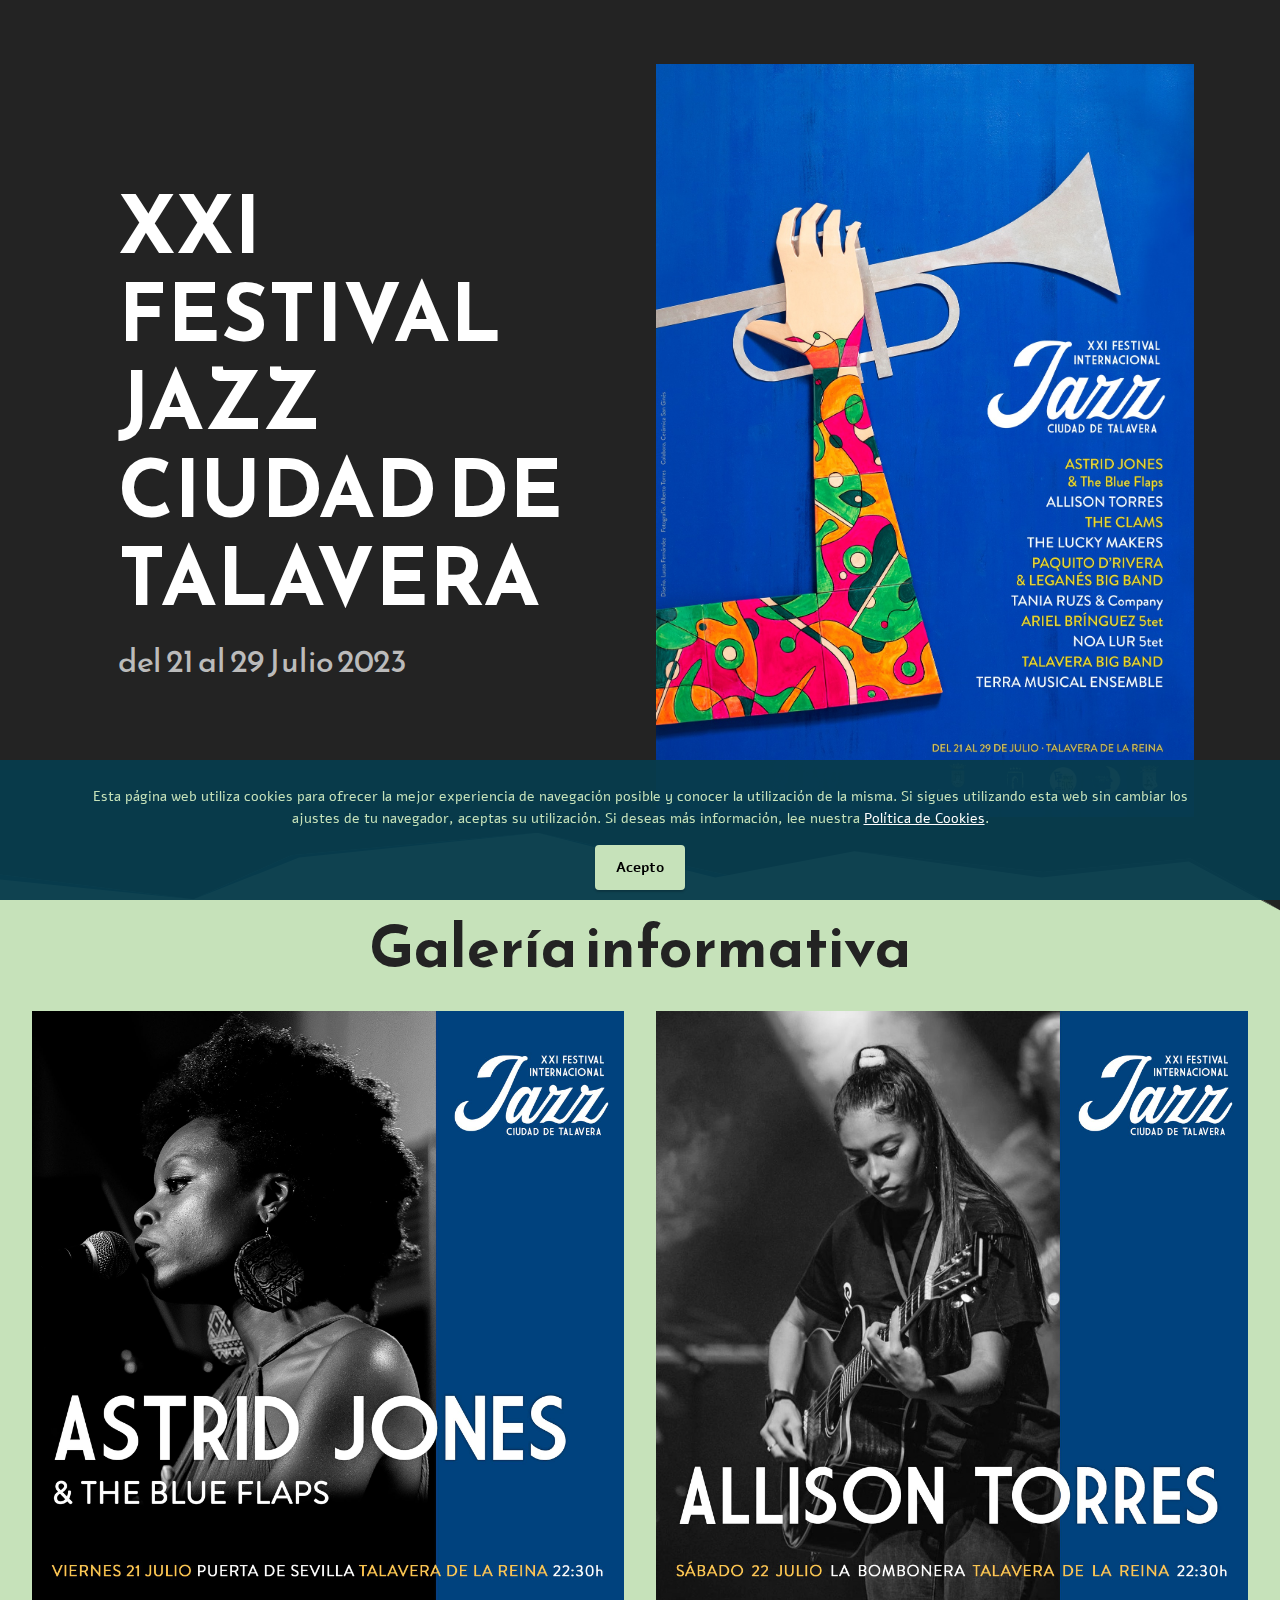
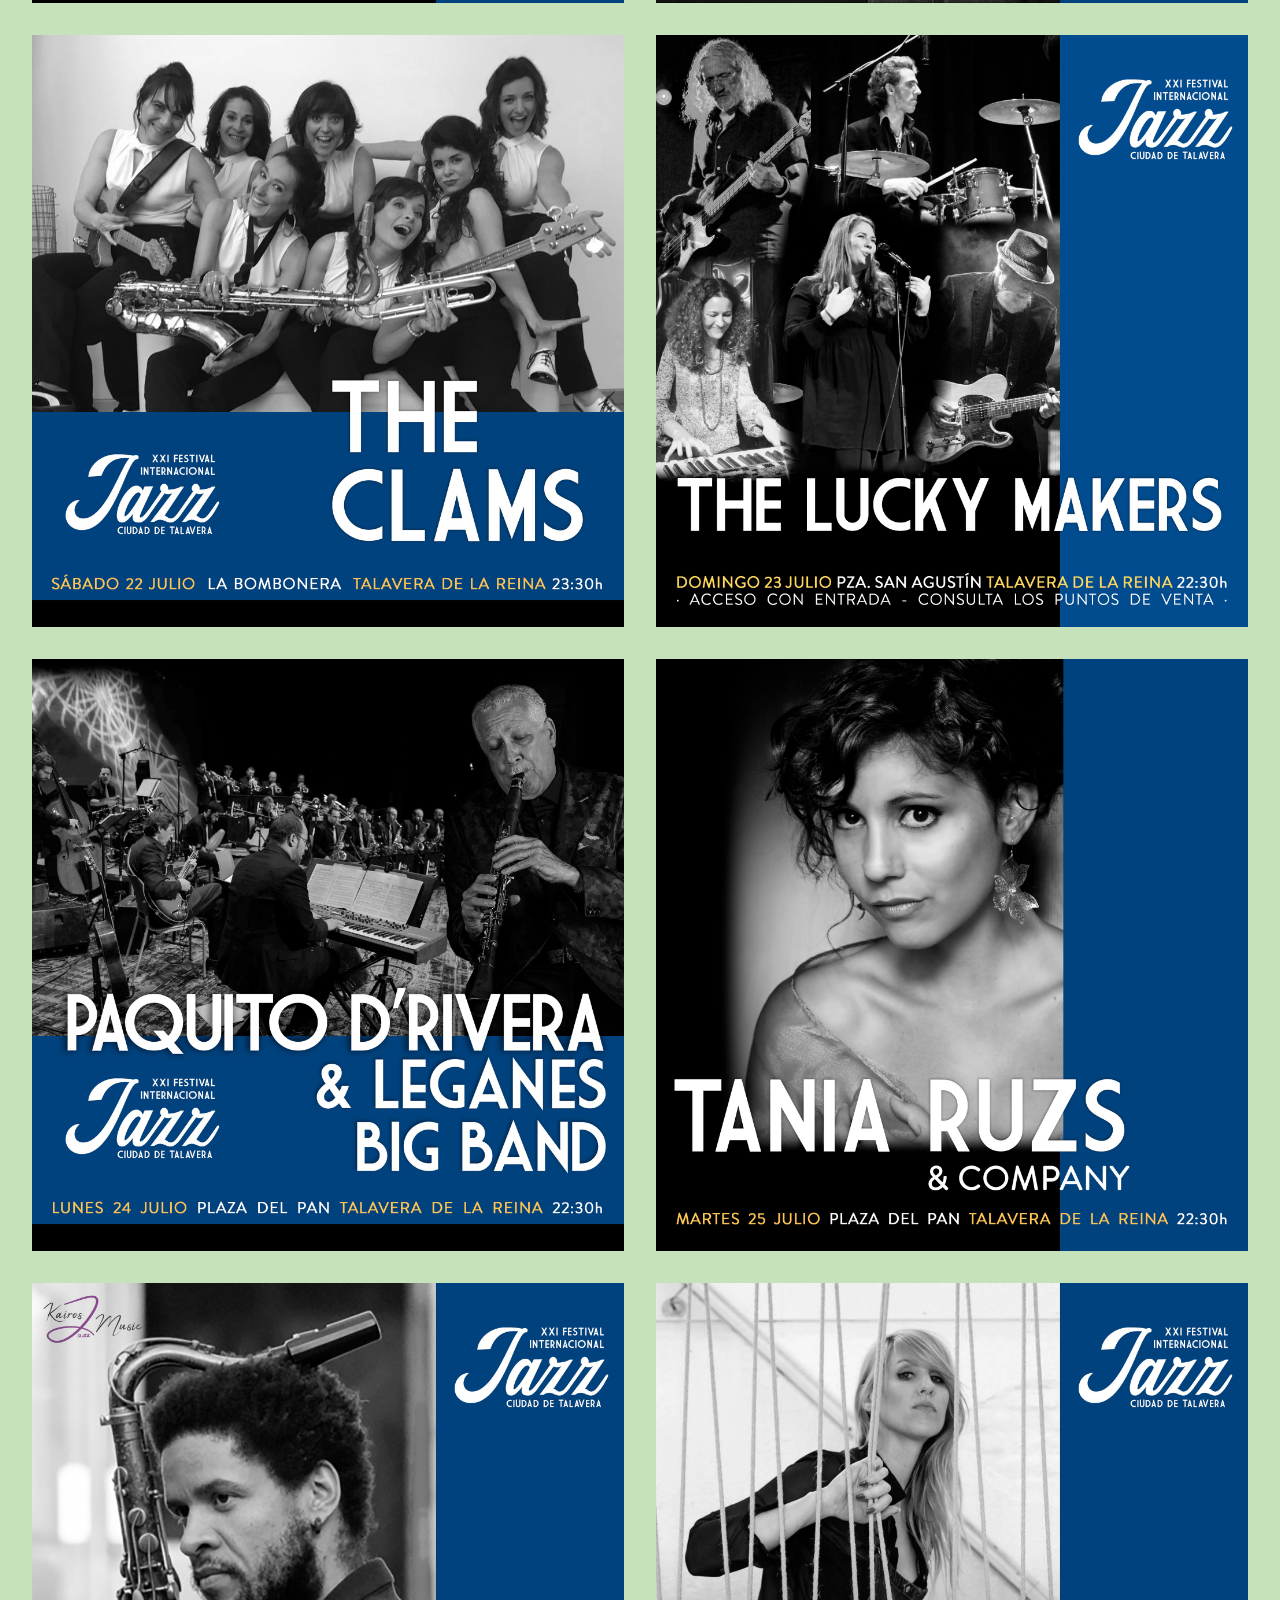
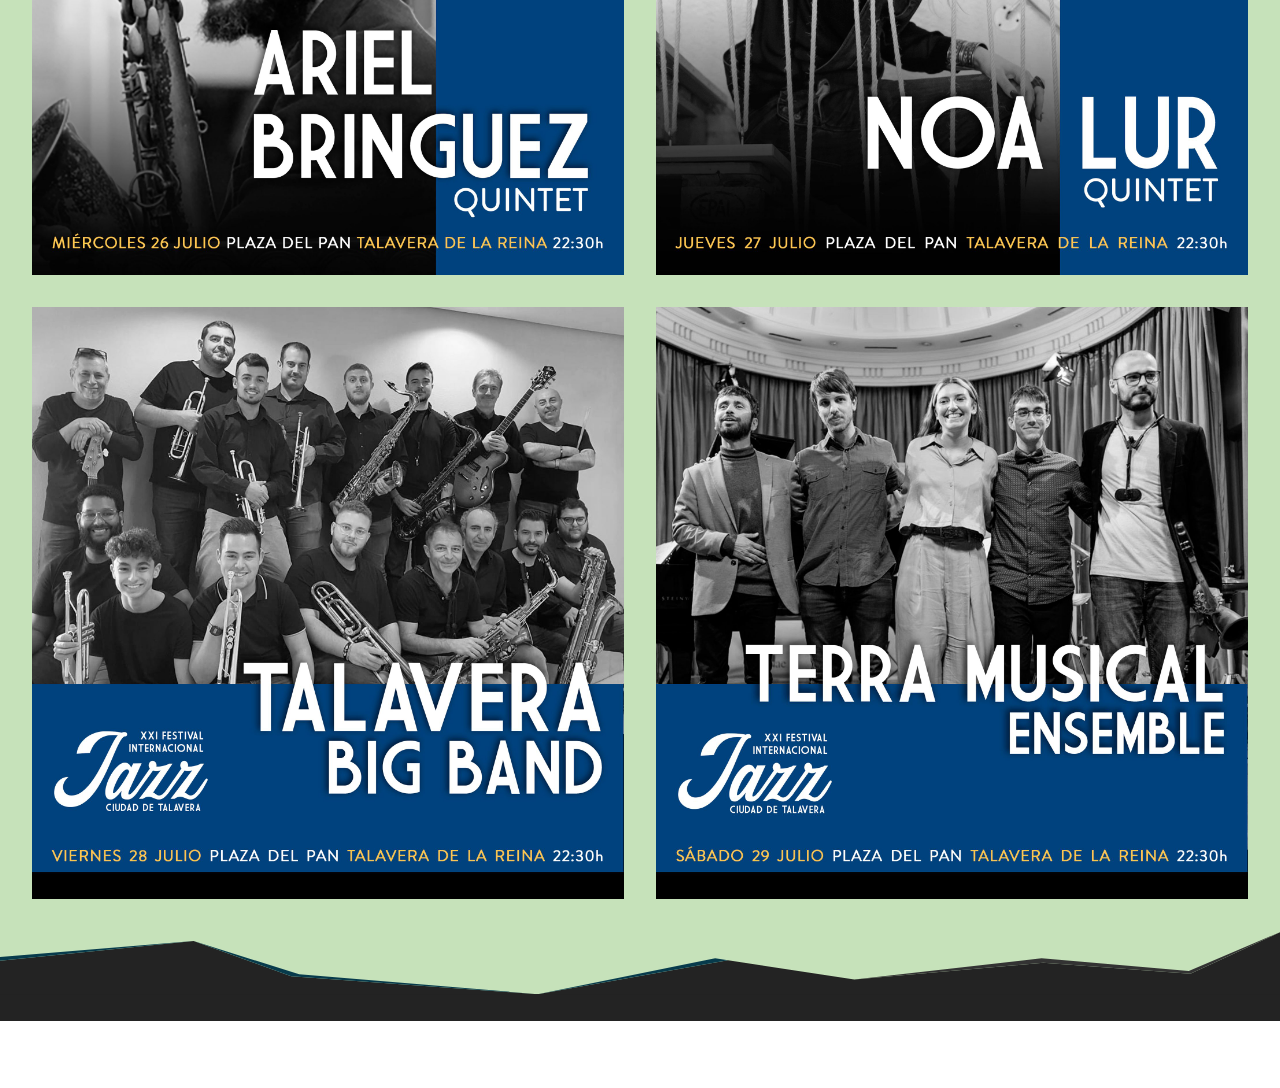
==== index.html @ 3ff1b947 "ok" ====
<!DOCTYPE html>
<html  >
<head>
  
  <meta charset="UTF-8">
  <meta http-equiv="X-UA-Compatible" content="IE=edge">
  
  <meta name="twitter:card" content="summary_large_image"/>
  <meta name="twitter:image:src" content="assets/images/index-meta.jpg">
  <meta property="og:image" content="assets/images/index-meta.jpg">
  <meta name="twitter:title" content="TalaveraJazz">
  <meta name="viewport" content="width=device-width, initial-scale=1, minimum-scale=1">
  <link rel="shortcut icon" href="assets/images/2023.festi.21.logo-128x128.png" type="image/x-icon">
  <meta name="description" content="Festival Jazz Ciudad de Talavera 2023, TalaveraJazz 2023">
  
  
  <title>TalaveraJazz</title>
  <link rel="stylesheet" href="assets/web/assets/mobirise-icons2/mobirise2.css">
  <link rel="stylesheet" href="assets/bootstrap/css/bootstrap.min.css">
  <link rel="stylesheet" href="assets/bootstrap/css/bootstrap-grid.min.css">
  <link rel="stylesheet" href="assets/bootstrap/css/bootstrap-reboot.min.css">
  <link rel="stylesheet" href="assets/animatecss/animate.css">
  <link rel="stylesheet" href="assets/socicon/css/styles.css">
  <link rel="stylesheet" href="assets/theme/css/style.css">
  <link rel="preload" href="https://fonts.googleapis.com/css?family=Reem+Kufi:400,500,600,700&display=swap" as="style" onload="this.onload=null;this.rel='stylesheet'">
  <noscript><link rel="stylesheet" href="https://fonts.googleapis.com/css?family=Reem+Kufi:400,500,600,700&display=swap"></noscript>
  <link rel="preload" href="https://fonts.googleapis.com/css?family=Alef:400,700&display=swap" as="style" onload="this.onload=null;this.rel='stylesheet'">
  <noscript><link rel="stylesheet" href="https://fonts.googleapis.com/css?family=Alef:400,700&display=swap"></noscript>
  <link rel="preload" as="style" href="assets/mobirise/css/mbr-additional.css"><link rel="stylesheet" href="assets/mobirise/css/mbr-additional.css" type="text/css">

  
  
  
</head>
<body>

<!-- Analytics -->
<!-- Global site tag (gtag.js) - Google Analytics -->
<script async src="https://www.googletagmanager.com/gtag/js?id=G-JDN6D75YZQ"></script>
<script>
  window.dataLayer = window.dataLayer || [];
  function gtag(){dataLayer.push(arguments);}
  gtag('js', new Date());

  gtag('config', 'G-JDN6D75YZQ');
</script>
<!-- /Analytics -->


  
  <section data-bs-version="5.1" class="header14 cid-tKys8ejuwC" id="header14-17">

    

    
    

    <div class="container">
        <div class="row justify-content-center align-items-center">
            <div class="col-12 col-md-6 image-wrapper">
                <img src="assets/images/2023.festi.21.cartel.jpg" alt="XXI Festival Jazz Talavera">
            </div>
            <div class="col-12 col-md">
                <div class="text-wrapper">
                    <h1 class="mbr-section-title mbr-fonts-style mb-3 display-1"><strong>XXI FESTIVAL JAZZ CIUDAD DE TALAVERA</strong></h1>
                    <p class="mbr-text mbr-fonts-style display-5">del 21 al 29 Julio 2023</p>
                    
                </div>
            </div>
        </div>
    </div>
</section>

<section data-bs-version="5.1" class="mbr-section article content1 cid-91MKDri6Ai" id="design-block-91MKDri6Ai">

    <!-- Block parameters controls (Blue "Gear" panel) -->
     
    <!-- End block parameters -->
  
 
  
    
	
<!-- Start row red --> 
 


<!-- End row red --> 
   

   

  
  
  
  
  
  
<!-- Start light-grey --> 
 


<!-- End light-grey -->  
  
  
  
  
  
  
  
  
<!-- Start dark-blue --> 
   


<!-- End dark-blue -->  
  
  
 
  
<!-- Start row green2 --> 
 

 
<!-- End row green2 -->   
  
   
  
  
<!-- Start linea a zig zag-->

<div>

	<div class="rowUp">  
	</div> 
	  
	  
	<div class="row zig-zag">
		<div>
			<svg id="" preserveAspectRatio="xMidYMax meet" class="svg-separator sep1" viewBox="0 0 1600 200" style="display: block;" data-height="200">
			<polygon class="zig-zag" points="1488,134 1304,100 1068,152 909.935,92.044 672,198 364,142 242,32 -4,95 -4,204 1604,204 1604,0 "></polygon> 
			<polygon class="firstColor" style="opacity: 1;" points="672,198 364,142 242,32 -4,95 -4,82.333 242,32 374,136 "></polygon> 
			<polygon class="firstColor" style="opacity: 1;" points="894,86 672,198 909.935,92.044 "></polygon> 
			<polygon class="secondColor" style="opacity: 1;" points="1068,152 1302,86 1486,126 1604,0 1488,134 1304,100 "></polygon>
			</svg>
		</div>
	</div>
</div>
  
<!-- End linea a zig zag-->   
    
	
	
	
 
   
<!-- Start grey-blue--> 
   


<!-- End grey-blue-->  
  
 





 
<!-- Start light-grey2-->  
 


<!-- End light-grey2-->  
  
  
  
  
  
 
  
  
<!-- Start white-trees-->



<!-- End white-trees-->
  
  
 
  
 
  
  
  
<!-- Start circle-line-->
  

  
<!-- End circle-line-->   
  
  
  
  
  
  

  
<!-- Start stupid-blue-->


  
<!-- End stupid-blue-->  
  
  
  
  
<!-- Start dark-blue2--> 
  


<!-- End dark-blue2--> 
  
  
  
  
<!-- Start v-->  
  

  
<!-- End v--> 
  
  
  
  
  
  
  
  
  
  
  
</section>

<section data-bs-version="5.1" class="gallery5 mbr-gallery cid-tKyoJLoDBj" id="gallery5-16">
    

    
    

    <div class="container-fluid">
        <div class="mbr-section-head">
            <h3 class="mbr-section-title mbr-fonts-style align-center m-0 display-2"><strong>Galería informativa</strong></h3>
            
        </div>
        <div class="row mbr-gallery mt-4">
            <div class="col-12 col-md-6 col-lg-6 item gallery-image">
                <div class="item-wrapper" data-toggle="modal" data-bs-toggle="modal" data-target="#tKRLpOxqw7-modal" data-bs-target="#tKRLpOxqw7-modal">
                    <img class="w-100" src="assets/images/2023.07.21.astrid.jpg" alt="Astrid Jones" data-slide-to="0" data-bs-slide-to="0" data-target="#lb-tKRLpOxqw7" data-bs-target="#lb-tKRLpOxqw7">
                    <div class="icon-wrapper">
                        <span class="mobi-mbri mobi-mbri-search mbr-iconfont mbr-iconfont-btn"></span>
                    </div>
                </div>
                
            </div>
            <div class="col-12 col-md-6 col-lg-6 item gallery-image">
                <div class="item-wrapper" data-toggle="modal" data-bs-toggle="modal" data-target="#tKRLpOxqw7-modal" data-bs-target="#tKRLpOxqw7-modal">
                    <img class="w-100" src="assets/images/2023.07.22.allsiontorres.jpg" alt="Allison Torres" data-slide-to="1" data-bs-slide-to="1" data-target="#lb-tKRLpOxqw7" data-bs-target="#lb-tKRLpOxqw7">
                    <div class="icon-wrapper">
                        <span class="mobi-mbri mobi-mbri-search mbr-iconfont mbr-iconfont-btn"></span>
                    </div>
                </div>
                
            </div>
            <div class="col-12 col-md-6 col-lg-6 item gallery-image">
                <div class="item-wrapper" data-toggle="modal" data-bs-toggle="modal" data-target="#tKRLpOxqw7-modal" data-bs-target="#tKRLpOxqw7-modal">
                    <img class="w-100" src="assets/images/2023.07.22.theclams.jpg" alt="The Clams" data-slide-to="2" data-bs-slide-to="2" data-target="#lb-tKRLpOxqw7" data-bs-target="#lb-tKRLpOxqw7">
                    <div class="icon-wrapper">
                        <span class="mobi-mbri mobi-mbri-search mbr-iconfont mbr-iconfont-btn"></span>
                    </div>
                </div>
                
            </div>
            <div class="col-12 col-md-6 col-lg-6 item gallery-image">
                <div class="item-wrapper" data-toggle="modal" data-bs-toggle="modal" data-target="#tKRLpOxqw7-modal" data-bs-target="#tKRLpOxqw7-modal">
                    <img class="w-100" src="assets/images/2023.07.23.theluckymakers.jpg" alt="The Lucky Makers" data-slide-to="3" data-bs-slide-to="3" data-target="#lb-tKRLpOxqw7" data-bs-target="#lb-tKRLpOxqw7">
                    <div class="icon-wrapper">
                        <span class="mobi-mbri mobi-mbri-search mbr-iconfont mbr-iconfont-btn"></span>
                    </div>
                </div>
                
            </div><div class="col-12 col-md-6 col-lg-6 item gallery-image">
                <div class="item-wrapper" data-toggle="modal" data-bs-toggle="modal" data-target="#tKRLpOxqw7-modal" data-bs-target="#tKRLpOxqw7-modal">
                    <img class="w-100" src="assets/images/2023.07.24.leganesbigband.jpg" alt="Paquito DRivera Leganes Big Band" data-slide-to="4" data-bs-slide-to="4" data-target="#lb-tKRLpOxqw7" data-bs-target="#lb-tKRLpOxqw7">
                    <div class="icon-wrapper">
                        <span class="mobi-mbri mobi-mbri-search mbr-iconfont mbr-iconfont-btn"></span>
                    </div>
                </div>
                
            </div><div class="col-12 col-md-6 col-lg-6 item gallery-image">
                <div class="item-wrapper" data-toggle="modal" data-bs-toggle="modal" data-target="#tKRLpOxqw7-modal" data-bs-target="#tKRLpOxqw7-modal">
                    <img class="w-100" src="assets/images/2023.07.25.taniaruzs.jpg" alt="Tania Ruzs" data-slide-to="5" data-bs-slide-to="5" data-target="#lb-tKRLpOxqw7" data-bs-target="#lb-tKRLpOxqw7">
                    <div class="icon-wrapper">
                        <span class="mobi-mbri mobi-mbri-search mbr-iconfont mbr-iconfont-btn"></span>
                    </div>
                </div>
                
            </div><div class="col-12 col-md-6 col-lg-6 item gallery-image">
                <div class="item-wrapper" data-toggle="modal" data-bs-toggle="modal" data-target="#tKRLpOxqw7-modal" data-bs-target="#tKRLpOxqw7-modal">
                    <img class="w-100" src="assets/images/2023.07.26.arielbringuez.jpg" alt="Ariel Bringuez" data-slide-to="6" data-bs-slide-to="6" data-target="#lb-tKRLpOxqw7" data-bs-target="#lb-tKRLpOxqw7">
                    <div class="icon-wrapper">
                        <span class="mobi-mbri mobi-mbri-search mbr-iconfont mbr-iconfont-btn"></span>
                    </div>
                </div>
                
            </div><div class="col-12 col-md-6 col-lg-6 item gallery-image">
                <div class="item-wrapper" data-toggle="modal" data-bs-toggle="modal" data-target="#tKRLpOxqw7-modal" data-bs-target="#tKRLpOxqw7-modal">
                    <img class="w-100" src="assets/images/2023.07.27.noalur.jpg" alt="Noa Lur" data-slide-to="7" data-bs-slide-to="7" data-target="#lb-tKRLpOxqw7" data-bs-target="#lb-tKRLpOxqw7">
                    <div class="icon-wrapper">
                        <span class="mobi-mbri mobi-mbri-search mbr-iconfont mbr-iconfont-btn"></span>
                    </div>
                </div>
                
            </div><div class="col-12 col-md-6 col-lg-6 item gallery-image">
                <div class="item-wrapper" data-toggle="modal" data-bs-toggle="modal" data-target="#tKRLpOxqw7-modal" data-bs-target="#tKRLpOxqw7-modal">
                    <img class="w-100" src="assets/images/2023.07.28.talaverabigband.jpg" alt="Talavera Big Bnad" data-slide-to="8" data-bs-slide-to="8" data-target="#lb-tKRLpOxqw7" data-bs-target="#lb-tKRLpOxqw7">
                    <div class="icon-wrapper">
                        <span class="mobi-mbri mobi-mbri-search mbr-iconfont mbr-iconfont-btn"></span>
                    </div>
                </div>
                
            </div><div class="col-12 col-md-6 col-lg-6 item gallery-image">
                <div class="item-wrapper" data-toggle="modal" data-bs-toggle="modal" data-target="#tKRLpOxqw7-modal" data-bs-target="#tKRLpOxqw7-modal">
                    <img class="w-100" src="assets/images/2023.07.29.terramusical.jpg" alt="Terra Musical Ensemble" data-slide-to="9" data-bs-slide-to="9" data-target="#lb-tKRLpOxqw7" data-bs-target="#lb-tKRLpOxqw7">
                    <div class="icon-wrapper">
                        <span class="mobi-mbri mobi-mbri-search mbr-iconfont mbr-iconfont-btn"></span>
                    </div>
                </div>
                
            </div>
        </div>

        <div class="modal mbr-slider" tabindex="-1" role="dialog" aria-hidden="true" id="tKRLpOxqw7-modal">
            <div class="modal-dialog" role="document">
                <div class="modal-content">
                    <div class="modal-body">
                        <div class="carousel slide carousel-fade" id="lb-tKRLpOxqw7" data-ride="carousel" data-bs-ride="carousel" data-interval="5000" data-bs-interval="5000">
                            <div class="carousel-inner">
                                <div class="carousel-item active">
                                    <img class="d-block w-100" src="assets/images/2023.07.21.astrid.jpg" alt="Mobirise Website Builder">
                                </div>
                                <div class="carousel-item">
                                    <img class="d-block w-100" src="assets/images/2023.07.22.allsiontorres.jpg" alt="Mobirise Website Builder">
                                </div>
                                <div class="carousel-item">
                                    <img class="d-block w-100" src="assets/images/2023.07.22.theclams.jpg" alt="Mobirise Website Builder">
                                </div>
                                <div class="carousel-item">
                                    <img class="d-block w-100" src="assets/images/2023.07.23.theluckymakers.jpg" alt="Mobirise Website Builder">
                                </div><div class="carousel-item">
                                    <img class="d-block w-100" src="assets/images/2023.07.24.leganesbigband.jpg" alt="Mobirise Website Builder">
                                </div><div class="carousel-item">
                                    <img class="d-block w-100" src="assets/images/2023.07.25.taniaruzs.jpg" alt="Mobirise Website Builder">
                                </div><div class="carousel-item">
                                    <img class="d-block w-100" src="assets/images/2023.07.26.arielbringuez.jpg" alt="Mobirise Website Builder">
                                </div><div class="carousel-item">
                                    <img class="d-block w-100" src="assets/images/2023.07.27.noalur.jpg" alt="Mobirise Website Builder">
                                </div><div class="carousel-item">
                                    <img class="d-block w-100" src="assets/images/2023.07.28.talaverabigband.jpg" alt="Mobirise Website Builder">
                                </div><div class="carousel-item">
                                    <img class="d-block w-100" src="assets/images/2023.07.29.terramusical.jpg" alt="Mobirise Website Builder">
                                </div>
                            </div>
                            <ol class="carousel-indicators">
                                <li data-slide-to="0" data-bs-slide-to="0" class="active" data-target="#lb-tKRLpOxqw7" data-bs-target="#lb-tKRLpOxqw7"></li>
                                <li data-slide-to="1" data-bs-slide-to="1" data-target="#lb-tKRLpOxqw7" data-bs-target="#lb-tKRLpOxqw7"></li>
                                <li data-slide-to="2" data-bs-slide-to="2" data-target="#lb-tKRLpOxqw7" data-bs-target="#lb-tKRLpOxqw7"></li>
                                <li data-slide-to="3" data-bs-slide-to="3" data-target="#lb-tKRLpOxqw7" data-bs-target="#lb-tKRLpOxqw7"></li><li data-slide-to="4" data-bs-slide-to="4" data-target="#lb-tKRLpOxqw7" data-bs-target="#lb-tKRLpOxqw7"></li><li data-slide-to="5" data-bs-slide-to="5" data-target="#lb-tKRLpOxqw7" data-bs-target="#lb-tKRLpOxqw7"></li><li data-slide-to="6" data-bs-slide-to="6" data-target="#lb-tKRLpOxqw7" data-bs-target="#lb-tKRLpOxqw7"></li><li data-slide-to="7" data-bs-slide-to="7" data-target="#lb-tKRLpOxqw7" data-bs-target="#lb-tKRLpOxqw7"></li><li data-slide-to="8" data-bs-slide-to="8" data-target="#lb-tKRLpOxqw7" data-bs-target="#lb-tKRLpOxqw7"></li><li data-slide-to="9" data-bs-slide-to="9" data-target="#lb-tKRLpOxqw7" data-bs-target="#lb-tKRLpOxqw7"></li>
                            </ol>
                            <a role="button" href="" class="close" data-dismiss="modal" data-bs-dismiss="modal" aria-label="Close">
                            </a>
                            <a class="carousel-control-prev carousel-control" role="button" data-slide="prev" data-bs-slide="prev" href="#lb-tKRLpOxqw7">
                                <span class="mobi-mbri mobi-mbri-arrow-prev" aria-hidden="true"></span>
                                <span class="sr-only visually-hidden">Previous</span>
                            </a>
                            <a class="carousel-control-next carousel-control" role="button" data-slide="next" data-bs-slide="next" href="#lb-tKRLpOxqw7">
                                <span class="mobi-mbri mobi-mbri-arrow-next" aria-hidden="true"></span>
                                <span class="sr-only visually-hidden">Next</span>
                            </a>
                        </div>
                    </div>
                </div>
            </div>
        </div>
    </div>
</section>

<section data-bs-version="5.1" class="mbr-section article content1 cid-2jZQOwlQHg" id="design-block-2jZQOwlQHg">

    <!-- Block parameters controls (Blue "Gear" panel) -->
     
    <!-- End block parameters -->
  
 
  
    
	
<!-- Start row red --> 
 


<!-- End row red --> 
   

   

  
  
  
  
  
  
<!-- Start light-grey --> 
 


<!-- End light-grey -->  
  
  
  
  
  
  
  
  
<!-- Start dark-blue --> 
   


<!-- End dark-blue -->  
  
  
 
  
<!-- Start row green2 --> 
 

 
<!-- End row green2 -->   
  
   
  
  
<!-- Start linea a zig zag-->

<div>

	<div class="rowUp">  
	</div> 
	  
	  
	<div class="row zig-zag">
		<div>
			<svg id="" preserveAspectRatio="xMidYMax meet" class="svg-separator sep1" viewBox="0 0 1600 200" style="display: block;" data-height="200">
			<polygon class="zig-zag" points="1488,134 1304,100 1068,152 909.935,92.044 672,198 364,142 242,32 -4,95 -4,204 1604,204 1604,0 "></polygon> 
			<polygon class="firstColor" style="opacity: 1;" points="672,198 364,142 242,32 -4,95 -4,82.333 242,32 374,136 "></polygon> 
			<polygon class="firstColor" style="opacity: 1;" points="894,86 672,198 909.935,92.044 "></polygon> 
			<polygon class="secondColor" style="opacity: 1;" points="1068,152 1302,86 1486,126 1604,0 1488,134 1304,100 "></polygon>
			</svg>
		</div>
	</div>
</div>
  
<!-- End linea a zig zag-->   
    
	
	
	
 
   
<!-- Start grey-blue--> 
   


<!-- End grey-blue-->  
  
 





 
<!-- Start light-grey2-->  
 


<!-- End light-grey2-->  
  
  
  
  
  
 
  
  
<!-- Start white-trees-->



<!-- End white-trees-->
  
  
 
  
 
  
  
  
<!-- Start circle-line-->
  

  
<!-- End circle-line-->   
  
  
  
  
  
  

  
<!-- Start stupid-blue-->


  
<!-- End stupid-blue-->  
  
  
  
  
<!-- Start dark-blue2--> 
  


<!-- End dark-blue2--> 
  
  
  
  
<!-- Start v-->  
  

  
<!-- End v--> 
  
  
  
  
  
  
  
  
  
  
  
</section>

<section data-bs-version="5.1" class="footer7 cid-tKyEqbfCID mbr-reveal" once="footers" id="footer7-18">

    

    

    <div class="container">
        <div class="media-container-row align-center mbr-white">
            <div class="col-12">
                <p class="mbr-text mb-0 mbr-fonts-style display-7">
                    <a href="https://talaverajazz.github.io/" class="text-primary">© El Cortijo del Jazz</a>&nbsp;2023</p>
            </div>
        </div>
    </div>
</section><section><a href="https://mobiri.se"></a><a href="https://mobiri.se"></a></section><script src="assets/bootstrap/js/bootstrap.bundle.min.js"></script>  <script src="assets/web/assets/cookies-alert-plugin/cookies-alert-core.js"></script>  <script src="assets/web/assets/cookies-alert-plugin/cookies-alert-script.js"></script>  <script src="assets/smoothscroll/smooth-scroll.js"></script>  <script src="assets/ytplayer/index.js"></script>  <script src="assets/theme/js/script.js"></script>  
  
  
<input name="cookieData" type="hidden" data-cookie-cookiesAlertType='false' data-cookie-customDialogSelector='null' data-cookie-colorText='#c6e2ba' data-cookie-colorBg='rgb(7, 59, 76)' data-cookie-opacityOverlay='80' data-cookie-bgOpacity='96' data-cookie-textButton='Acepto' data-cookie-rejectText='Reject' data-cookie-colorButton='#c6e2ba' data-cookie-rejectColor='#ffffff' data-cookie-colorLink='#ffffff' data-cookie-underlineLink='true' data-cookie-text="Esta página web utiliza cookies para ofrecer la mejor experiencia de navegación posible y conocer la utilización de la misma. Si sigues utilizando esta web sin cambiar los ajustes de tu navegador, aceptas su utilización. Si deseas más información, lee nuestra <a href='privacy.html'>Política de Cookies</a>.">
   <div id="scrollToTop" class="scrollToTop mbr-arrow-up"><a style="text-align: center;"><i class="mbr-arrow-up-icon mbr-arrow-up-icon-cm cm-icon cm-icon-smallarrow-up"></i></a></div>
    <input name="animation" type="hidden">
  </body>
</html>
---- assets/web/assets/mobirise-icons2/mobirise2.css ----
@font-face {
  font-family: 'Moririse2';
  font-display: swap;
  src:  url('mobirise2.eot?f2bix4');
  src:  url('mobirise2.eot?f2bix4#iefix') format('embedded-opentype'),
    url('mobirise2.ttf?f2bix4') format('truetype'),
    url('mobirise2.woff?f2bix4') format('woff'),
    url('mobirise2.svg?f2bix4#mobirise2') format('svg');
  font-weight: normal;
  font-style: normal;
}

[class^="mobi-"], [class*=" mobi-"] {
  /* use !important to prevent issues with browser extensions that change fonts */
  font-family: 'Moririse2' !important;
  speak: none;
  font-style: normal;
  font-weight: normal;
  font-variant: normal;
  text-transform: none;
  line-height: 1;

  /* Better Font Rendering =========== */
  -webkit-font-smoothing: antialiased;
  -moz-osx-font-smoothing: grayscale;
}

.mobi-mbri-add-submenu:before {
  content: "\e900";
}
.mobi-mbri-alert:before {
  content: "\e901";
}
.mobi-mbri-align-center:before {
  content: "\e902";
}
.mobi-mbri-align-justify:before {
  content: "\e903";
}
.mobi-mbri-align-left:before {
  content: "\e904";
}
.mobi-mbri-align-right:before {
  content: "\e905";
}
.mobi-mbri-android:before {
  content: "\e906";
}
.mobi-mbri-apple:before {
  content: "\e907";
}
.mobi-mbri-arrow-down:before {
  content: "\e908";
}
.mobi-mbri-arrow-next:before {
  content: "\e909";
}
.mobi-mbri-arrow-prev:before {
  content: "\e90a";
}
.mobi-mbri-arrow-up:before {
  content: "\e90b";
}
.mobi-mbri-bold:before {
  content: "\e90c";
}
.mobi-mbri-bookmark:before {
  content: "\e90d";
}
.mobi-mbri-bootstrap:before {
  content: "\e90e";
}
.mobi-mbri-briefcase:before {
  content: "\e90f";
}
.mobi-mbri-browse:before {
  content: "\e910";
}
.mobi-mbri-bulleted-list:before {
  content: "\e911";
}
.mobi-mbri-calendar:before {
  content: "\e912";
}
.mobi-mbri-camera:before {
  content: "\e913";
}
.mobi-mbri-cart-add:before {
  content: "\e914";
}
.mobi-mbri-cart-full:before {
  content: "\e915";
}
.mobi-mbri-cash:before {
  content: "\e916";
}
.mobi-mbri-change-style:before {
  content: "\e917";
}
.mobi-mbri-chat:before {
  content: "\e918";
}
.mobi-mbri-clock:before {
  content: "\e919";
}
.mobi-mbri-close:before {
  content: "\e91a";
}
.mobi-mbri-cloud:before {
  content: "\e91b";
}
.mobi-mbri-code:before {
  content: "\e91c";
}
.mobi-mbri-contact-form:before {
  content: "\e91d";
}
.mobi-mbri-credit-card:before {
  content: "\e91e";
}
.mobi-mbri-cursor-click:before {
  content: "\e91f";
}
.mobi-mbri-cust-feedback:before {
  content: "\e920";
}
.mobi-mbri-database:before {
  content: "\e921";
}
.mobi-mbri-delivery:before {
  content: "\e922";
}
.mobi-mbri-desktop:before {
  content: "\e923";
}
.mobi-mbri-devices:before {
  content: "\e924";
}
.mobi-mbri-down:before {
  content: "\e925";
}
.mobi-mbri-download-2:before {
  content: "\e926";
}
.mobi-mbri-download:before {
  content: "\e927";
}
.mobi-mbri-drag-n-drop-2:before {
  content: "\e928";
}
.mobi-mbri-drag-n-drop:before {
  content: "\e929";
}
.mobi-mbri-edit-2:before {
  content: "\e92a";
}
.mobi-mbri-edit:before {
  content: "\e92b";
}
.mobi-mbri-error:before {
  content: "\e92c";
}
.mobi-mbri-extension:before {
  content: "\e92d";
}
.mobi-mbri-features:before {
  content: "\e92e";
}
.mobi-mbri-file:before {
  content: "\e92f";
}
.mobi-mbri-flag:before {
  content: "\e930";
}
.mobi-mbri-folder:before {
  content: "\e931";
}
.mobi-mbri-gift:before {
  content: "\e932";
}
.mobi-mbri-github:before {
  content: "\e933";
}
.mobi-mbri-globe-2:before {
  content: "\e934";
}
.mobi-mbri-globe:before {
  content: "\e935";
}
.mobi-mbri-growing-chart:before {
  content: "\e936";
}
.mobi-mbri-hearth:before {
  content: "\e937";
}
.mobi-mbri-help:before {
  content: "\e938";
}
.mobi-mbri-home:before {
  content: "\e939";
}
.mobi-mbri-hot-cup:before {
  content: "\e93a";
}
.mobi-mbri-idea:before {
  content: "\e93b";
}
.mobi-mbri-image-gallery:before {
  content: "\e93c";
}
.mobi-mbri-image-slider:before {
  content: "\e93d";
}
.mobi-mbri-info:before {
  content: "\e93e";
}
.mobi-mbri-italic:before {
  content: "\e93f";
}
.mobi-mbri-key:before {
  content: "\e940";
}
.mobi-mbri-laptop:before {
  content: "\e941";
}
.mobi-mbri-layers:before {
  content: "\e942";
}
.mobi-mbri-left-right:before {
  content: "\e943";
}
.mobi-mbri-left:before {
  content: "\e944";
}
.mobi-mbri-letter:before {
  content: "\e945";
}
.mobi-mbri-like:before {
  content: "\e946";
}
.mobi-mbri-link:before {
  content: "\e947";
}
.mobi-mbri-lock:before {
  content: "\e948";
}
.mobi-mbri-login:before {
  content: "\e949";
}
.mobi-mbri-logout:before {
  content: "\e94a";
}
.mobi-mbri-magic-stick:before {
  content: "\e94b";
}
.mobi-mbri-map-pin:before {
  content: "\e94c";
}
.mobi-mbri-menu:before {
  content: "\e94d";
}
.mobi-mbri-mobile-2:before {
  content: "\e94e";
}
.mobi-mbri-mobile-horizontal:before {
  content: "\e94f";
}
.mobi-mbri-mobile:before {
  content: "\e950";
}
.mobi-mbri-mobirise:before {
  content: "\e951";
}
.mobi-mbri-more-horizontal:before {
  content: "\e952";
}
.mobi-mbri-more-vertical:before {
  content: "\e953";
}
.mobi-mbri-music:before {
  content: "\e954";
}
.mobi-mbri-new-file:before {
  content: "\e955";
}
.mobi-mbri-numbered-list:before {
  content: "\e956";
}
.mobi-mbri-opened-folder:before {
  content: "\e957";
}
.mobi-mbri-pages:before {
  content: "\e958";
}
.mobi-mbri-paper-plane:before {
  content: "\e959";
}
.mobi-mbri-paperclip:before {
  content: "\e95a";
}
.mobi-mbri-phone:before {
  content: "\e95b";
}
.mobi-mbri-photo:before {
  content: "\e95c";
}
.mobi-mbri-photos:before {
  content: "\e95d";
}
.mobi-mbri-pin:before {
  content: "\e95e";
}
.mobi-mbri-play:before {
  content: "\e95f";
}
.mobi-mbri-plus:before {
  content: "\e960";
}
.mobi-mbri-preview:before {
  content: "\e961";
}
.mobi-mbri-print:before {
  content: "\e962";
}
.mobi-mbri-protect:before {
  content: "\e963";
}
.mobi-mbri-question:before {
  content: "\e964";
}
.mobi-mbri-quote-left:before {
  content: "\e965";
}
.mobi-mbri-quote-right:before {
  content: "\e966";
}
.mobi-mbri-redo:before {
  content: "\e967";
}
.mobi-mbri-refresh:before {
  content: "\e968";
}
.mobi-mbri-responsive-2:before {
  content: "\e969";
}
.mobi-mbri-responsive:before {
  content: "\e96a";
}
.mobi-mbri-right:before {
  content: "\e96b";
}
.mobi-mbri-rocket:before {
  content: "\e96c";
}
.mobi-mbri-sad-face:before {
  content: "\e96d";
}
.mobi-mbri-sale:before {
  content: "\e96e";
}
.mobi-mbri-save:before {
  content: "\e96f";
}
.mobi-mbri-search:before {
  content: "\e970";
}
.mobi-mbri-setting-2:before {
  content: "\e971";
}
.mobi-mbri-setting-3:before {
  content: "\e972";
}
.mobi-mbri-setting:before {
  content: "\e973";
}
.mobi-mbri-share:before {
  content: "\e974";
}
.mobi-mbri-shopping-bag:before {
  content: "\e975";
}
.mobi-mbri-shopping-basket:before {
  content: "\e976";
}
.mobi-mbri-shopping-cart:before {
  content: "\e977";
}
.mobi-mbri-sites:before {
  content: "\e978";
}
.mobi-mbri-smile-face:before {
  content: "\e979";
}
.mobi-mbri-speed:before {
  content: "\e97a";
}
.mobi-mbri-star:before {
  content: "\e97b";
}
.mobi-mbri-success:before {
  content: "\e97c";
}
.mobi-mbri-sun:before {
  content: "\e97d";
}
.mobi-mbri-sun2:before {
  content: "\e97e";
}
.mobi-mbri-tablet-vertical:before {
  content: "\e97f";
}
.mobi-mbri-tablet:before {
  content: "\e980";
}
.mobi-mbri-target:before {
  content: "\e981";
}
.mobi-mbri-timer:before {
  content: "\e982";
}
.mobi-mbri-to-ftp:before {
  content: "\e983";
}
.mobi-mbri-to-local-drive:before {
  content: "\e984";
}
.mobi-mbri-touch-swipe:before {
  content: "\e985";
}
.mobi-mbri-touch:before {
  content: "\e986";
}
.mobi-mbri-trash:before {
  content: "\e987";
}
.mobi-mbri-underline:before {
  content: "\e988";
}
.mobi-mbri-undo:before {
  content: "\e989";
}
.mobi-mbri-unlink:before {
  content: "\e98a";
}
.mobi-mbri-unlock:before {
  content: "\e98b";
}
.mobi-mbri-up-down:before {
  content: "\e98c";
}
.mobi-mbri-up:before {
  content: "\e98d";
}
.mobi-mbri-update:before {
  content: "\e98e";
}
.mobi-mbri-upload-2:before {
  content: "\e98f";
}
.mobi-mbri-upload:before {
  content: "\e990";
}
.mobi-mbri-user-2:before {
  content: "\e991";
}
.mobi-mbri-user:before {
  content: "\e992";
}
.mobi-mbri-users:before {
  content: "\e993";
}
.mobi-mbri-video-play:before {
  content: "\e994";
}
.mobi-mbri-video:before {
  content: "\e995";
}
.mobi-mbri-watch:before {
  content: "\e996";
}
.mobi-mbri-website-theme-2:before {
  content: "\e997";
}
.mobi-mbri-website-theme:before {
  content: "\e998";
}
.mobi-mbri-wifi:before {
  content: "\e999";
}
.mobi-mbri-windows:before {
  content: "\e99a";
}
.mobi-mbri-zoom-in:before {
  content: "\e99b";
}
.mobi-mbri-zoom-out:before {
  content: "\e99c";
}
---- assets/socicon/css/styles.css ----
@charset "UTF-8";

@font-face {
  font-family: 'Socicon';
  src:  url('../fonts/socicon.eot');
  src:  url('../fonts/socicon.eot?#iefix') format('embedded-opentype'),
    url('../fonts/socicon.woff2') format('woff2'),
    url('../fonts/socicon.ttf') format('truetype'),
    url('../fonts/socicon.woff') format('woff'),
    url('../fonts/socicon.svg#socicon') format('svg');
  font-weight: normal;
  font-style: normal;
  font-display: swap;
}

[data-icon]:before {
  font-family: "socicon" !important;
  content: attr(data-icon);
  font-style: normal !important;
  font-weight: normal !important;
  font-variant: normal !important;
  text-transform: none !important;
  speak: none;
  line-height: 1;
  -webkit-font-smoothing: antialiased;
  -moz-osx-font-smoothing: grayscale;
}

[class^="socicon-"], [class*=" socicon-"] {
  /* use !important to prevent issues with browser extensions that change fonts */
  font-family: 'Socicon' !important;
  speak: none;
  font-style: normal;
  font-weight: normal;
  font-variant: normal;
  text-transform: none;
  line-height: 1;

  /* Better Font Rendering =========== */
  -webkit-font-smoothing: antialiased;
  -moz-osx-font-smoothing: grayscale;
}

.socicon-eitaa:before {
  content: "\e97c";
}
.socicon-soroush:before {
  content: "\e97d";
}
.socicon-bale:before {
  content: "\e97e";
}
.socicon-zazzle:before {
  content: "\e97b";
}
.socicon-society6:before {
  content: "\e97a";
}
.socicon-redbubble:before {
  content: "\e979";
}
.socicon-avvo:before {
  content: "\e978";
}
.socicon-stitcher:before {
  content: "\e977";
}
.socicon-googlehangouts:before {
  content: "\e974";
}
.socicon-dlive:before {
  content: "\e975";
}
.socicon-vsco:before {
  content: "\e976";
}
.socicon-flipboard:before {
  content: "\e973";
}
.socicon-ubuntu:before {
  content: "\e958";
}
.socicon-artstation:before {
  content: "\e959";
}
.socicon-invision:before {
  content: "\e95a";
}
.socicon-torial:before {
  content: "\e95b";
}
.socicon-collectorz:before {
  content: "\e95c";
}
.socicon-seenthis:before {
  content: "\e95d";
}
.socicon-googleplaymusic:before {
  content: "\e95e";
}
.socicon-debian:before {
  content: "\e95f";
}
.socicon-filmfreeway:before {
  content: "\e960";
}
.socicon-gnome:before {
  content: "\e961";
}
.socicon-itchio:before {
  content: "\e962";
}
.socicon-jamendo:before {
  content: "\e963";
}
.socicon-mix:before {
  content: "\e964";
}
.socicon-sharepoint:before {
  content: "\e965";
}
.socicon-tinder:before {
  content: "\e966";
}
.socicon-windguru:before {
  content: "\e967";
}
.socicon-cdbaby:before {
  content: "\e968";
}
.socicon-elementaryos:before {
  content: "\e969";
}
.socicon-stage32:before {
  content: "\e96a";
}
.socicon-tiktok:before {
  content: "\e96b";
}
.socicon-gitter:before {
  content: "\e96c";
}
.socicon-letterboxd:before {
  content: "\e96d";
}
.socicon-threema:before {
  content: "\e96e";
}
.socicon-splice:before {
  content: "\e96f";
}
.socicon-metapop:before {
  content: "\e970";
}
.socicon-naver:before {
  content: "\e971";
}
.socicon-remote:before {
  content: "\e972";
}
.socicon-internet:before {
  content: "\e957";
}
.socicon-moddb:before {
  content: "\e94b";
}
.socicon-indiedb:before {
  content: "\e94c";
}
.socicon-traxsource:before {
  content: "\e94d";
}
.socicon-gamefor:before {
  content: "\e94e";
}
.socicon-pixiv:before {
  content: "\e94f";
}
.socicon-myanimelist:before {
  content: "\e950";
}
.socicon-blackberry:before {
  content: "\e951";
}
.socicon-wickr:before {
  content: "\e952";
}
.socicon-spip:before {
  content: "\e953";
}
.socicon-napster:before {
  content: "\e954";
}
.socicon-beatport:before {
  content: "\e955";
}
.socicon-hackerone:before {
  content: "\e956";
}
.socicon-hackernews:before {
  content: "\e946";
}
.socicon-smashwords:before {
  content: "\e947";
}
.socicon-kobo:before {
  content: "\e948";
}
.socicon-bookbub:before {
  content: "\e949";
}
.socicon-mailru:before {
  content: "\e94a";
}
.socicon-gitlab:before {
  content: "\e945";
}
.socicon-instructables:before {
  content: "\e944";
}
.socicon-portfolio:before {
  content: "\e943";
}
.socicon-codered:before {
  content: "\e940";
}
.socicon-origin:before {
  content: "\e941";
}
.socicon-nextdoor:before {
  content: "\e942";
}
.socicon-udemy:before {
  content: "\e93f";
}
.socicon-livemaster:before {
  content: "\e93e";
}
.socicon-crunchbase:before {
  content: "\e93b";
}
.socicon-homefy:before {
  content: "\e93c";
}
.socicon-calendly:before {
  content: "\e93d";
}
.socicon-realtor:before {
  content: "\e90f";
}
.socicon-tidal:before {
  content: "\e910";
}
.socicon-qobuz:before {
  content: "\e911";
}
.socicon-natgeo:before {
  content: "\e912";
}
.socicon-mastodon:before {
  content: "\e913";
}
.socicon-unsplash:before {
  content: "\e914";
}
.socicon-homeadvisor:before {
  content: "\e915";
}
.socicon-angieslist:before {
  content: "\e916";
}
.socicon-codepen:before {
  content: "\e917";
}
.socicon-slack:before {
  content: "\e918";
}
.socicon-openaigym:before {
  content: "\e919";
}
.socicon-logmein:before {
  content: "\e91a";
}
.socicon-fiverr:before {
  content: "\e91b";
}
.socicon-gotomeeting:before {
  content: "\e91c";
}
.socicon-aliexpress:before {
  content: "\e91d";
}
.socicon-guru:before {
  content: "\e91e";
}
.socicon-appstore:before {
  content: "\e91f";
}
.socicon-homes:before {
  content: "\e920";
}
.socicon-zoom:before {
  content: "\e921";
}
.socicon-alibaba:before {
  content: "\e922";
}
.socicon-craigslist:before {
  content: "\e923";
}
.socicon-wix:before {
  content: "\e924";
}
.socicon-redfin:before {
  content: "\e925";
}
.socicon-googlecalendar:before {
  content: "\e926";
}
.socicon-shopify:before {
  content: "\e927";
}
.socicon-freelancer:before {
  content: "\e928";
}
.socicon-seedrs:before {
  content: "\e929";
}
.socicon-bing:before {
  content: "\e92a";
}
.socicon-doodle:before {
  content: "\e92b";
}
.socicon-bonanza:before {
  content: "\e92c";
}
.socicon-squarespace:before {
  content: "\e92d";
}
.socicon-toptal:before {
  content: "\e92e";
}
.socicon-gust:before {
  content: "\e92f";
}
.socicon-ask:before {
  content: "\e930";
}
.socicon-trulia:before {
  content: "\e931";
}
.socicon-loomly:before {
  content: "\e932";
}
.socicon-ghost:before {
  content: "\e933";
}
.socicon-upwork:before {
  content: "\e934";
}
.socicon-fundable:before {
  content: "\e935";
}
.socicon-booking:before {
  content: "\e936";
}
.socicon-googlemaps:before {
  content: "\e937";
}
.socicon-zillow:before {
  content: "\e938";
}
.socicon-niconico:before {
  content: "\e939";
}
.socicon-toneden:before {
  content: "\e93a";
}
.socicon-augment:before {
  content: "\e908";
}
.socicon-bitbucket:before {
  content: "\e909";
}
.socicon-fyuse:before {
  content: "\e90a";
}
.socicon-yt-gaming:before {
  content: "\e90b";
}
.socicon-sketchfab:before {
  content: "\e90c";
}
.socicon-mobcrush:before {
  content: "\e90d";
}
.socicon-microsoft:before {
  content: "\e90e";
}
.socicon-pandora:before {
  content: "\e907";
}
.socicon-messenger:before {
  content: "\e906";
}
.socicon-gamewisp:before {
  content: "\e905";
}
.socicon-bloglovin:before {
  content: "\e904";
}
.socicon-tunein:before {
  content: "\e903";
}
.socicon-gamejolt:before {
  content: "\e901";
}
.socicon-trello:before {
  content: "\e902";
}
.socicon-spreadshirt:before {
  content: "\e900";
}
.socicon-500px:before {
  content: "\e000";
}
.socicon-8tracks:before {
  content: "\e001";
}
.socicon-airbnb:before {
  content: "\e002";
}
.socicon-alliance:before {
  content: "\e003";
}
.socicon-amazon:before {
  content: "\e004";
}
.socicon-amplement:before {
  content: "\e005";
}
.socicon-android:before {
  content: "\e006";
}
.socicon-angellist:before {
  content: "\e007";
}
.socicon-apple:before {
  content: "\e008";
}
.socicon-appnet:before {
  content: "\e009";
}
.socicon-baidu:before {
  content: "\e00a";
}
.socicon-bandcamp:before {
  content: "\e00b";
}
.socicon-battlenet:before {
  content: "\e00c";
}
.socicon-mixer:before {
  content: "\e00d";
}
.socicon-bebee:before {
  content: "\e00e";
}
.socicon-bebo:before {
  content: "\e00f";
}
.socicon-behance:before {
  content: "\e010";
}
.socicon-blizzard:before {
  content: "\e011";
}
.socicon-blogger:before {
  content: "\e012";
}
.socicon-buffer:before {
  content: "\e013";
}
.socicon-chrome:before {
  content: "\e014";
}
.socicon-coderwall:before {
  content: "\e015";
}
.socicon-curse:before {
  content: "\e016";
}
.socicon-dailymotion:before {
  content: "\e017";
}
.socicon-deezer:before {
  content: "\e018";
}
.socicon-delicious:before {
  content: "\e019";
}
.socicon-deviantart:before {
  content: "\e01a";
}
.socicon-diablo:before {
  content: "\e01b";
}
.socicon-digg:before {
  content: "\e01c";
}
.socicon-discord:before {
  content: "\e01d";
}
.socicon-disqus:before {
  content: "\e01e";
}
.socicon-douban:before {
  content: "\e01f";
}
.socicon-draugiem:before {
  content: "\e020";
}
.socicon-dribbble:before {
  content: "\e021";
}
.socicon-drupal:before {
  content: "\e022";
}
.socicon-ebay:before {
  content: "\e023";
}
.socicon-ello:before {
  content: "\e024";
}
.socicon-endomodo:before {
  content: "\e025";
}
.socicon-envato:before {
  content: "\e026";
}
.socicon-etsy:before {
  content: "\e027";
}
.socicon-facebook:before {
  content: "\e028";
}
.socicon-feedburner:before {
  content: "\e029";
}
.socicon-filmweb:before {
  content: "\e02a";
}
.socicon-firefox:before {
  content: "\e02b";
}
.socicon-flattr:before {
  content: "\e02c";
}
.socicon-flickr:before {
  content: "\e02d";
}
.socicon-formulr:before {
  content: "\e02e";
}
.socicon-forrst:before {
  content: "\e02f";
}
.socicon-foursquare:before {
  content: "\e030";
}
.socicon-friendfeed:before {
  content: "\e031";
}
.socicon-github:before {
  content: "\e032";
}
.socicon-goodreads:before {
  content: "\e033";
}
.socicon-google:before {
  content: "\e034";
}
.socicon-googlescholar:before {
  content: "\e035";
}
.socicon-googlegroups:before {
  content: "\e036";
}
.socicon-googlephotos:before {
  content: "\e037";
}
.socicon-googleplus:before {
  content: "\e038";
}
.socicon-grooveshark:before {
  content: "\e039";
}
.socicon-hackerrank:before {
  content: "\e03a";
}
.socicon-hearthstone:before {
  content: "\e03b";
}
.socicon-hellocoton:before {
  content: "\e03c";
}
.socicon-heroes:before {
  content: "\e03d";
}
.socicon-smashcast:before {
  content: "\e03e";
}
.socicon-horde:before {
  content: "\e03f";
}
.socicon-houzz:before {
  content: "\e040";
}
.socicon-icq:before {
  content: "\e041";
}
.socicon-identica:before {
  content: "\e042";
}
.socicon-imdb:before {
  content: "\e043";
}
.socicon-instagram:before {
  content: "\e044";
}
.socicon-issuu:before {
  content: "\e045";
}
.socicon-istock:before {
  content: "\e046";
}
.socicon-itunes:before {
  content: "\e047";
}
.socicon-keybase:before {
  content: "\e048";
}
.socicon-lanyrd:before {
  content: "\e049";
}
.socicon-lastfm:before {
  content: "\e04a";
}
.socicon-line:before {
  content: "\e04b";
}
.socicon-linkedin:before {
  content: "\e04c";
}
.socicon-livejournal:before {
  content: "\e04d";
}
.socicon-lyft:before {
  content: "\e04e";
}
.socicon-macos:before {
  content: "\e04f";
}
.socicon-mail:before {
  content: "\e050";
}
.socicon-medium:before {
  content: "\e051";
}
.socicon-meetup:before {
  content: "\e052";
}
.socicon-mixcloud:before {
  content: "\e053";
}
.socicon-modelmayhem:before {
  content: "\e054";
}
.socicon-mumble:before {
  content: "\e055";
}
.socicon-myspace:before {
  content: "\e056";
}
.socicon-newsvine:before {
  content: "\e057";
}
.socicon-nintendo:before {
  content: "\e058";
}
.socicon-npm:before {
  content: "\e059";
}
.socicon-odnoklassniki:before {
  content: "\e05a";
}
.socicon-openid:before {
  content: "\e05b";
}
.socicon-opera:before {
  content: "\e05c";
}
.socicon-outlook:before {
  content: "\e05d";
}
.socicon-overwatch:before {
  content: "\e05e";
}
.socicon-patreon:before {
  content: "\e05f";
}
.socicon-paypal:before {
  content: "\e060";
}
.socicon-periscope:before {
  content: "\e061";
}
.socicon-persona:before {
  content: "\e062";
}
.socicon-pinterest:before {
  content: "\e063";
}
.socicon-play:before {
  content: "\e064";
}
.socicon-player:before {
  content: "\e065";
}
.socicon-playstation:before {
  content: "\e066";
}
.socicon-pocket:before {
  content: "\e067";
}
.socicon-qq:before {
  content: "\e068";
}
.socicon-quora:before {
  content: "\e069";
}
.socicon-raidcall:before {
  content: "\e06a";
}
.socicon-ravelry:before {
  content: "\e06b";
}
.socicon-reddit:before {
  content: "\e06c";
}
.socicon-renren:before {
  content: "\e06d";
}
.socicon-researchgate:before {
  content: "\e06e";
}
.socicon-residentadvisor:before {
  content: "\e06f";
}
.socicon-reverbnation:before {
  content: "\e070";
}
.socicon-rss:before {
  content: "\e071";
}
.socicon-sharethis:before {
  content: "\e072";
}
.socicon-skype:before {
  content: "\e073";
}
.socicon-slideshare:before {
  content: "\e074";
}
.socicon-smugmug:before {
  content: "\e075";
}
.socicon-snapchat:before {
  content: "\e076";
}
.socicon-songkick:before {
  content: "\e077";
}
.socicon-soundcloud:before {
  content: "\e078";
}
.socicon-spotify:before {
  content: "\e079";
}
.socicon-stackexchange:before {
  content: "\e07a";
}
.socicon-stackoverflow:before {
  content: "\e07b";
}
.socicon-starcraft:before {
  content: "\e07c";
}
.socicon-stayfriends:before {
  content: "\e07d";
}
.socicon-steam:before {
  content: "\e07e";
}
.socicon-storehouse:before {
  content: "\e07f";
}
.socicon-strava:before {
  content: "\e080";
}
.socicon-streamjar:before {
  content: "\e081";
}
.socicon-stumbleupon:before {
  content: "\e082";
}
.socicon-swarm:before {
  content: "\e083";
}
.socicon-teamspeak:before {
  content: "\e084";
}
.socicon-teamviewer:before {
  content: "\e085";
}
.socicon-technorati:before {
  content: "\e086";
}
.socicon-telegram:before {
  content: "\e087";
}
.socicon-tripadvisor:before {
  content: "\e088";
}
.socicon-tripit:before {
  content: "\e089";
}
.socicon-triplej:before {
  content: "\e08a";
}
.socicon-tumblr:before {
  content: "\e08b";
}
.socicon-twitch:before {
  content: "\e08c";
}
.socicon-twitter:before {
  content: "\e08d";
}
.socicon-uber:before {
  content: "\e08e";
}
.socicon-ventrilo:before {
  content: "\e08f";
}
.socicon-viadeo:before {
  content: "\e090";
}
.socicon-viber:before {
  content: "\e091";
}
.socicon-viewbug:before {
  content: "\e092";
}
.socicon-vimeo:before {
  content: "\e093";
}
.socicon-vine:before {
  content: "\e094";
}
.socicon-vkontakte:before {
  content: "\e095";
}
.socicon-warcraft:before {
  content: "\e096";
}
.socicon-wechat:before {
  content: "\e097";
}
.socicon-weibo:before {
  content: "\e098";
}
.socicon-whatsapp:before {
  content: "\e099";
}
.socicon-wikipedia:before {
  content: "\e09a";
}
.socicon-windows:before {
  content: "\e09b";
}
.socicon-wordpress:before {
  content: "\e09c";
}
.socicon-wykop:before {
  content: "\e09d";
}
.socicon-xbox:before {
  content: "\e09e";
}
.socicon-xing:before {
  content: "\e09f";
}
.socicon-yahoo:before {
  content: "\e0a0";
}
.socicon-yammer:before {
  content: "\e0a1";
}
.socicon-yandex:before {
  content: "\e0a2";
}
.socicon-yelp:before {
  content: "\e0a3";
}
.socicon-younow:before {
  content: "\e0a4";
}
.socicon-youtube:before {
  content: "\e0a5";
}
.socicon-zapier:before {
  content: "\e0a6";
}
.socicon-zerply:before {
  content: "\e0a7";
}
.socicon-zomato:before {
  content: "\e0a8";
}
.socicon-zynga:before {
  content: "\e0a9";
}
---- assets/theme/css/style.css ----
@charset "UTF-8";
section {
  background-color: #ffffff;
}

body {
  font-style: normal;
  line-height: 1.5;
  font-weight: 400;
  color: #232323;
  position: relative;
}

button {
  background-color: transparent;
  border-color: transparent;
}

section,
.container,
.container-fluid {
  position: relative;
  word-wrap: break-word;
}

a.mbr-iconfont:hover {
  text-decoration: none;
}

.article .lead p,
.article .lead ul,
.article .lead ol,
.article .lead pre,
.article .lead blockquote {
  margin-bottom: 0;
}

a {
  font-style: normal;
  font-weight: 400;
  cursor: pointer;
}
a, a:hover {
  text-decoration: none;
}

.mbr-section-title {
  font-style: normal;
  line-height: 1.3;
}

.mbr-section-subtitle {
  line-height: 1.3;
}

.mbr-text {
  font-style: normal;
  line-height: 1.7;
}

h1,
h2,
h3,
h4,
h5,
h6,
.display-1,
.display-2,
.display-4,
.display-5,
.display-7,
span,
p,
a {
  line-height: 1;
  word-break: break-word;
  word-wrap: break-word;
  font-weight: 400;
}

b,
strong {
  font-weight: bold;
}

input:-webkit-autofill, input:-webkit-autofill:hover, input:-webkit-autofill:focus, input:-webkit-autofill:active {
  transition-delay: 9999s;
  -webkit-transition-property: background-color, color;
  transition-property: background-color, color;
}

textarea[type=hidden] {
  display: none;
}

section {
  background-position: 50% 50%;
  background-repeat: no-repeat;
  background-size: cover;
}
section .mbr-background-video,
section .mbr-background-video-preview {
  position: absolute;
  bottom: 0;
  left: 0;
  right: 0;
  top: 0;
}

.hidden {
  visibility: hidden;
}

.mbr-z-index20 {
  z-index: 20;
}

/*! Base colors */
.mbr-white {
  color: #ffffff;
}

.mbr-black {
  color: #111111;
}

.mbr-bg-white {
  background-color: #ffffff;
}

.mbr-bg-black {
  background-color: #000000;
}

/*! Text-aligns */
.align-left {
  text-align: left;
}

.align-center {
  text-align: center;
}

.align-right {
  text-align: right;
}

/*! Font-weight  */
.mbr-light {
  font-weight: 300;
}

.mbr-regular {
  font-weight: 400;
}

.mbr-semibold {
  font-weight: 500;
}

.mbr-bold {
  font-weight: 700;
}

/*! Media  */
.media-content {
  flex-basis: 100%;
}

.media-container-row {
  display: flex;
  flex-direction: row;
  flex-wrap: wrap;
  justify-content: center;
  align-content: center;
  align-items: start;
}
.media-container-row .media-size-item {
  width: 400px;
}

.media-container-column {
  display: flex;
  flex-direction: column;
  flex-wrap: wrap;
  justify-content: center;
  align-content: center;
  align-items: stretch;
}
.media-container-column > * {
  width: 100%;
}

@media (min-width: 992px) {
  .media-container-row {
    flex-wrap: nowrap;
  }
}
figure {
  margin-bottom: 0;
  overflow: hidden;
}

figure[mbr-media-size] {
  transition: width 0.1s;
}

img,
iframe {
  display: block;
  width: 100%;
}

.card {
  background-color: transparent;
  border: none;
}

.card-box {
  width: 100%;
}

.card-img {
  text-align: center;
  flex-shrink: 0;
  -webkit-flex-shrink: 0;
}

.media {
  max-width: 100%;
  margin: 0 auto;
}

.mbr-figure {
  align-self: center;
}

.media-container > div {
  max-width: 100%;
}

.mbr-figure img,
.card-img img {
  width: 100%;
}

@media (max-width: 991px) {
  .media-size-item {
    width: auto !important;
  }

  .media {
    width: auto;
  }

  .mbr-figure {
    width: 100% !important;
  }
}
/*! Buttons */
.mbr-section-btn {
  margin-left: -0.6rem;
  margin-right: -0.6rem;
  font-size: 0;
}

.btn {
  font-weight: 600;
  border-width: 1px;
  font-style: normal;
  margin: 0.6rem 0.6rem;
  white-space: normal;
  transition: all 0.2s ease-in-out;
  display: inline-flex;
  align-items: center;
  justify-content: center;
  word-break: break-word;
}

.btn-sm {
  font-weight: 600;
  letter-spacing: 0px;
  transition: all 0.3s ease-in-out;
}

.btn-md {
  font-weight: 600;
  letter-spacing: 0px;
  transition: all 0.3s ease-in-out;
}

.btn-lg {
  font-weight: 600;
  letter-spacing: 0px;
  transition: all 0.3s ease-in-out;
}

.btn-form {
  margin: 0;
}
.btn-form:hover {
  cursor: pointer;
}

nav .mbr-section-btn {
  margin-left: 0rem;
  margin-right: 0rem;
}

/*! Btn icon margin */
.btn .mbr-iconfont,
.btn.btn-sm .mbr-iconfont {
  order: 1;
  cursor: pointer;
  margin-left: 0.5rem;
  vertical-align: sub;
}

.btn.btn-md .mbr-iconfont,
.btn.btn-md .mbr-iconfont {
  margin-left: 0.8rem;
}

.mbr-regular {
  font-weight: 400;
}

.mbr-semibold {
  font-weight: 500;
}

.mbr-bold {
  font-weight: 700;
}

[type=submit] {
  -webkit-appearance: none;
}

/*! Full-screen */
.mbr-fullscreen .mbr-overlay {
  min-height: 100vh;
}

.mbr-fullscreen {
  display: flex;
  display: -moz-flex;
  display: -ms-flex;
  display: -o-flex;
  align-items: center;
  min-height: 100vh;
  padding-top: 3rem;
  padding-bottom: 3rem;
}

/*! Map */
.map {
  height: 25rem;
  position: relative;
}
.map iframe {
  width: 100%;
  height: 100%;
}

/*! Scroll to top arrow */
.mbr-arrow-up {
  bottom: 25px;
  right: 90px;
  position: fixed;
  text-align: right;
  z-index: 5000;
  color: #ffffff;
  font-size: 22px;
}

.mbr-arrow-up a {
  background: rgba(0, 0, 0, 0.2);
  border-radius: 50%;
  color: #fff;
  display: inline-block;
  height: 60px;
  width: 60px;
  border: 2px solid #fff;
  outline-style: none !important;
  position: relative;
  text-decoration: none;
  transition: all 0.3s ease-in-out;
  cursor: pointer;
  text-align: center;
}
.mbr-arrow-up a:hover {
  background-color: rgba(0, 0, 0, 0.4);
}
.mbr-arrow-up a i {
  line-height: 60px;
}

.mbr-arrow-up-icon {
  display: block;
  color: #fff;
}

.mbr-arrow-up-icon::before {
  content: "›";
  display: inline-block;
  font-family: serif;
  font-size: 22px;
  line-height: 1;
  font-style: normal;
  position: relative;
  top: 6px;
  left: -4px;
  transform: rotate(-90deg);
}

/*! Arrow Down */
.mbr-arrow {
  position: absolute;
  bottom: 45px;
  left: 50%;
  width: 60px;
  height: 60px;
  cursor: pointer;
  background-color: rgba(80, 80, 80, 0.5);
  border-radius: 50%;
  transform: translateX(-50%);
}
@media (max-width: 767px) {
  .mbr-arrow {
    display: none;
  }
}
.mbr-arrow > a {
  display: inline-block;
  text-decoration: none;
  outline-style: none;
  -webkit-animation: arrowdown 1.7s ease-in-out infinite;
          animation: arrowdown 1.7s ease-in-out infinite;
  color: #ffffff;
}
.mbr-arrow > a > i {
  position: absolute;
  top: -2px;
  left: 15px;
  font-size: 2rem;
}

#scrollToTop a i::before {
  content: "";
  position: absolute;
  display: block;
  border-bottom: 2.5px solid #fff;
  border-left: 2.5px solid #fff;
  width: 27.8%;
  height: 27.8%;
  left: 50%;
  top: 51%;
  transform: translateY(-30%) translateX(-50%) rotate(135deg);
}

@keyframes arrowdown {
  0% {
    transform: translateY(0px);
  }
  50% {
    transform: translateY(-5px);
  }
  100% {
    transform: translateY(0px);
  }
}
@-webkit-keyframes arrowdown {
  0% {
    transform: translateY(0px);
  }
  50% {
    transform: translateY(-5px);
  }
  100% {
    transform: translateY(0px);
  }
}
@media (max-width: 500px) {
  .mbr-arrow-up {
    left: 0;
    right: 0;
    text-align: center;
  }
}
/*Gradients animation*/
@keyframes gradient-animation {
  from {
    background-position: 0% 100%;
    -webkit-animation-timing-function: ease-in-out;
            animation-timing-function: ease-in-out;
  }
  to {
    background-position: 100% 0%;
    -webkit-animation-timing-function: ease-in-out;
            animation-timing-function: ease-in-out;
  }
}
@-webkit-keyframes gradient-animation {
  from {
    background-position: 0% 100%;
    -webkit-animation-timing-function: ease-in-out;
            animation-timing-function: ease-in-out;
  }
  to {
    background-position: 100% 0%;
    -webkit-animation-timing-function: ease-in-out;
            animation-timing-function: ease-in-out;
  }
}
.bg-gradient {
  background-size: 200% 200%;
  animation: gradient-animation 5s infinite alternate;
  -webkit-animation: gradient-animation 5s infinite alternate;
}

.menu .navbar-brand {
  display: -webkit-flex;
}
.menu .navbar-brand span {
  display: flex;
  display: -webkit-flex;
}
.menu .navbar-brand .navbar-caption-wrap {
  display: -webkit-flex;
}
.menu .navbar-brand .navbar-logo img {
  display: -webkit-flex;
  width: auto;
}
@media (min-width: 768px) and (max-width: 991px) {
  .menu .navbar-toggleable-sm .navbar-nav {
    display: -ms-flexbox;
  }
}
@media (max-width: 991px) {
  .menu .navbar-collapse {
    max-height: 93.5vh;
  }
  .menu .navbar-collapse.show {
    overflow: auto;
  }
}
@media (min-width: 992px) {
  .menu .navbar-nav.nav-dropdown {
    display: -webkit-flex;
  }
  .menu .navbar-toggleable-sm .navbar-collapse {
    display: -webkit-flex !important;
  }
  .menu .collapsed .navbar-collapse {
    max-height: 93.5vh;
  }
  .menu .collapsed .navbar-collapse.show {
    overflow: auto;
  }
}
@media (max-width: 767px) {
  .menu .navbar-collapse {
    max-height: 80vh;
  }
}

.nav-link .mbr-iconfont {
  margin-right: 0.5rem;
}

.navbar {
  display: -webkit-flex;
  -webkit-flex-wrap: wrap;
  -webkit-align-items: center;
  -webkit-justify-content: space-between;
}

.navbar-collapse {
  -webkit-flex-basis: 100%;
  -webkit-flex-grow: 1;
  -webkit-align-items: center;
}

.nav-dropdown .link {
  padding: 0.667em 1.667em !important;
  margin: 0 !important;
}

.nav {
  display: -webkit-flex;
  -webkit-flex-wrap: wrap;
}

.row {
  display: -webkit-flex;
  -webkit-flex-wrap: wrap;
}

.justify-content-center {
  -webkit-justify-content: center;
}

.form-inline {
  display: -webkit-flex;
}

.card-wrapper {
  -webkit-flex: 1;
}

.carousel-control {
  z-index: 10;
  display: -webkit-flex;
}

.carousel-controls {
  display: -webkit-flex;
}

.media {
  display: -webkit-flex;
}

.form-group:focus {
  outline: none;
}

.jq-selectbox__select {
  padding: 7px 0;
  position: relative;
}

.jq-selectbox__dropdown {
  overflow: hidden;
  border-radius: 10px;
  position: absolute;
  top: 100%;
  left: 0 !important;
  width: 100% !important;
}

.jq-selectbox__trigger-arrow {
  right: 0;
  transform: translateY(-50%);
}

.jq-selectbox li {
  padding: 1.07em 0.5em;
}

input[type=range] {
  padding-left: 0 !important;
  padding-right: 0 !important;
}

.modal-dialog,
.modal-content {
  height: 100%;
}

.modal-dialog .carousel-inner {
  height: calc(100vh - 1.75rem);
}
@media (max-width: 575px) {
  .modal-dialog .carousel-inner {
    height: calc(100vh - 1rem);
  }
}

.carousel-item {
  text-align: center;
}

.carousel-item img {
  margin: auto;
}

.navbar-toggler {
  align-self: flex-start;
  padding: 0.25rem 0.75rem;
  font-size: 1.25rem;
  line-height: 1;
  background: transparent;
  border: 1px solid transparent;
  border-radius: 0.25rem;
}

.navbar-toggler:focus,
.navbar-toggler:hover {
  text-decoration: none;
  box-shadow: none;
}

.navbar-toggler-icon {
  display: inline-block;
  width: 1.5em;
  height: 1.5em;
  vertical-align: middle;
  content: "";
  background: no-repeat center center;
  background-size: 100% 100%;
}

.navbar-toggler-left {
  position: absolute;
  left: 1rem;
}

.navbar-toggler-right {
  position: absolute;
  right: 1rem;
}

.card-img {
  width: auto;
}

.menu .navbar.collapsed:not(.beta-menu) {
  flex-direction: column;
}

.carousel-item.active,
.carousel-item-next,
.carousel-item-prev {
  display: flex;
}

.note-air-layout .dropup .dropdown-menu,
.note-air-layout .navbar-fixed-bottom .dropdown .dropdown-menu {
  bottom: initial !important;
}

html,
body {
  height: auto;
  min-height: 100vh;
}

.dropup .dropdown-toggle::after {
  display: none;
}

.form-asterisk {
  font-family: initial;
  position: absolute;
  top: -2px;
  font-weight: normal;
}

.form-control-label {
  position: relative;
  cursor: pointer;
  margin-bottom: 0.357em;
  padding: 0;
}

.alert {
  color: #ffffff;
  border-radius: 0;
  border: 0;
  font-size: 1.1rem;
  line-height: 1.5;
  margin-bottom: 1.875rem;
  padding: 1.25rem;
  position: relative;
  text-align: center;
}
.alert.alert-form::after {
  background-color: inherit;
  bottom: -7px;
  content: "";
  display: block;
  height: 14px;
  left: 50%;
  margin-left: -7px;
  position: absolute;
  transform: rotate(45deg);
  width: 14px;
}

.form-control {
  background-color: #ffffff;
  background-clip: border-box;
  color: #232323;
  line-height: 1rem !important;
  height: auto;
  padding: 0.6rem 1.2rem;
  transition: border-color 0.25s ease 0s;
  border: 1px solid transparent !important;
  border-radius: 4px;
  box-shadow: rgba(0, 0, 0, 0.07) 0px 1px 1px 0px, rgba(0, 0, 0, 0.07) 0px 1px 3px 0px, rgba(0, 0, 0, 0.03) 0px 0px 0px 1px;
}
.form-active .form-control:invalid {
  border-color: red;
}

form .row {
  margin-left: -0.6rem;
  margin-right: -0.6rem;
}
form .row [class*=col] {
  padding-left: 0.6rem;
  padding-right: 0.6rem;
}

form .mbr-section-btn {
  margin: 0;
  padding-left: 0.6rem;
  padding-right: 0.6rem;
}

form .btn {
  display: flex;
  padding: 0.6rem 1.2rem;
  margin: 0;
}

form .form-check-input {
  margin-top: 0.5;
}

textarea.form-control {
  line-height: 1.5rem !important;
}

.form-group {
  margin-bottom: 1.2rem;
}

.form-control,
form .btn {
  min-height: 48px;
}

.gdpr-block label span.textGDPR input[name=gdpr] {
  top: 7px;
}

.form-control:focus {
  box-shadow: none;
}

:focus {
  outline: none;
}

.mbr-overlay {
  background-color: #000;
  bottom: 0;
  left: 0;
  opacity: 0.5;
  position: absolute;
  right: 0;
  top: 0;
  z-index: 0;
  pointer-events: none;
}

blockquote {
  font-style: italic;
  padding: 3rem;
  font-size: 1.09rem;
  position: relative;
  border-left: 3px solid;
}

ul,
ol,
pre,
blockquote {
  margin-bottom: 2.3125rem;
}

.mt-4 {
  margin-top: 2rem !important;
}

.mb-4 {
  margin-bottom: 2rem !important;
}

@media (min-width: 992px) {
  .container {
    padding-left: 16px;
    padding-right: 16px;
  }

  .row {
    margin-left: -16px;
    margin-right: -16px;
  }
  .row > [class*=col] {
    padding-left: 16px;
    padding-right: 16px;
  }
}
@media (min-width: 768px) {
  .container-fluid {
    padding-left: 32px;
    padding-right: 32px;
  }
}
@media (min-width: 768px) and (max-width: 991px) {
  .mbr-container {
    padding-left: 32px;
    padding-right: 32px;
  }
}
@media (max-width: 767px) {
  .mbr-container {
    padding-left: 16px;
    padding-right: 16px;
  }
}
.card-wrapper,
.item-wrapper {
  overflow: hidden;
}

.app-video-wrapper > img {
  opacity: 1;
}

.item {
  position: relative;
}

.dropdown-menu .dropdown-menu {
  left: 100%;
}

.dropdown-item + .dropdown-menu {
  display: none;
}

.dropdown-item:hover + .dropdown-menu,
.dropdown-menu:hover {
  display: block;
}

@media (min-aspect-ratio: 16/9) {
  .mbr-video-foreground {
    height: 300% !important;
    top: -100% !important;
  }
}
@media (max-aspect-ratio: 16/9) {
  .mbr-video-foreground {
    width: 300% !important;
    left: -100% !important;
  }
}.engine {
	position: absolute;
	text-indent: -2400px;
	text-align: center;
	padding: 0;
	top: 0;
	left: -2400px;
}
---- assets/mobirise/css/mbr-additional.css ----
.btn {
  border-width: 2px;
}
body {
  font-family: Jost;
}
.display-1 {
  font-family: 'Reem Kufi', sans-serif;
  font-size: 5rem;
  line-height: 1.1;
}
.display-1 > .mbr-iconfont {
  font-size: 6.25rem;
}
.display-2 {
  font-family: 'Reem Kufi', sans-serif;
  font-size: 3.7rem;
  line-height: 1.1;
}
.display-2 > .mbr-iconfont {
  font-size: 4.625rem;
}
.display-4 {
  font-family: 'Reem Kufi', sans-serif;
  font-size: 1.4rem;
  line-height: 1.5;
}
.display-4 > .mbr-iconfont {
  font-size: 1.75rem;
}
.display-5 {
  font-family: 'Reem Kufi', sans-serif;
  font-size: 2rem;
  line-height: 1.5;
}
.display-5 > .mbr-iconfont {
  font-size: 2.5rem;
}
.display-7 {
  font-family: 'Alef', sans-serif;
  font-size: 0.9rem;
  line-height: 1.5;
}
.display-7 > .mbr-iconfont {
  font-size: 1.125rem;
}
/* ---- Fluid typography for mobile devices ---- */
/* 1.4 - font scale ratio ( bootstrap == 1.42857 ) */
/* 100vw - current viewport width */
/* (48 - 20)  48 == 48rem == 768px, 20 == 20rem == 320px(minimal supported viewport) */
/* 0.65 - min scale variable, may vary */
@media (max-width: 992px) {
  .display-1 {
    font-size: 4rem;
  }
}
@media (max-width: 768px) {
  .display-1 {
    font-size: 3.5rem;
    font-size: calc( 2.4rem + (5 - 2.4) * ((100vw - 20rem) / (48 - 20)));
    line-height: calc( 1.1 * (2.4rem + (5 - 2.4) * ((100vw - 20rem) / (48 - 20))));
  }
  .display-2 {
    font-size: 2.96rem;
    font-size: calc( 1.945rem + (3.7 - 1.945) * ((100vw - 20rem) / (48 - 20)));
    line-height: calc( 1.3 * (1.945rem + (3.7 - 1.945) * ((100vw - 20rem) / (48 - 20))));
  }
  .display-4 {
    font-size: 1.12rem;
    font-size: calc( 1.14rem + (1.4 - 1.14) * ((100vw - 20rem) / (48 - 20)));
    line-height: calc( 1.4 * (1.14rem + (1.4 - 1.14) * ((100vw - 20rem) / (48 - 20))));
  }
  .display-5 {
    font-size: 1.6rem;
    font-size: calc( 1.35rem + (2 - 1.35) * ((100vw - 20rem) / (48 - 20)));
    line-height: calc( 1.4 * (1.35rem + (2 - 1.35) * ((100vw - 20rem) / (48 - 20))));
  }
  .display-7 {
    font-size: 0.72rem;
    font-size: calc( 0.965rem + (0.9 - 0.965) * ((100vw - 20rem) / (48 - 20)));
    line-height: calc( 1.4 * (0.965rem + (0.9 - 0.965) * ((100vw - 20rem) / (48 - 20))));
  }
}
/* Buttons */
.btn {
  padding: 0.6rem 1.2rem;
  border-radius: 4px;
}
.btn-sm {
  padding: 0.6rem 1.2rem;
  border-radius: 4px;
}
.btn-md {
  padding: 0.6rem 1.2rem;
  border-radius: 4px;
}
.btn-lg {
  padding: 1rem 2.6rem;
  border-radius: 4px;
}
.bg-primary {
  background-color: #c6e2ba !important;
}
.bg-success {
  background-color: #40b0bf !important;
}
.bg-info {
  background-color: #47b5ed !important;
}
.bg-warning {
  background-color: #073b4c !important;
}
.bg-danger {
  background-color: #0f7699 !important;
}
.btn-primary,
.btn-primary:active {
  background-color: #c6e2ba !important;
  border-color: #c6e2ba !important;
  color: #426f2e !important;
  box-shadow: 0 2px 2px 0 rgba(0, 0, 0, 0.2);
}
.btn-primary:hover,
.btn-primary:focus,
.btn-primary.focus,
.btn-primary.active {
  color: #ffffff !important;
  background-color: #94c87d !important;
  border-color: #94c87d !important;
  box-shadow: 0 2px 5px 0 rgba(0, 0, 0, 0.2);
}
.btn-primary.disabled,
.btn-primary:disabled {
  color: #426f2e !important;
  background-color: #94c87d !important;
  border-color: #94c87d !important;
}
.btn-secondary,
.btn-secondary:active {
  background-color: #0f7699 !important;
  border-color: #0f7699 !important;
  color: #ffffff !important;
  box-shadow: 0 2px 2px 0 rgba(0, 0, 0, 0.2);
}
.btn-secondary:hover,
.btn-secondary:focus,
.btn-secondary.focus,
.btn-secondary.active {
  color: #ffffff !important;
  background-color: #07394a !important;
  border-color: #07394a !important;
  box-shadow: 0 2px 5px 0 rgba(0, 0, 0, 0.2);
}
.btn-secondary.disabled,
.btn-secondary:disabled {
  color: #ffffff !important;
  background-color: #07394a !important;
  border-color: #07394a !important;
}
.btn-info,
.btn-info:active {
  background-color: #47b5ed !important;
  border-color: #47b5ed !important;
  color: #ffffff !important;
  box-shadow: 0 2px 2px 0 rgba(0, 0, 0, 0.2);
}
.btn-info:hover,
.btn-info:focus,
.btn-info.focus,
.btn-info.active {
  color: #ffffff !important;
  background-color: #148cca !important;
  border-color: #148cca !important;
  box-shadow: 0 2px 5px 0 rgba(0, 0, 0, 0.2);
}
.btn-info.disabled,
.btn-info:disabled {
  color: #ffffff !important;
  background-color: #148cca !important;
  border-color: #148cca !important;
}
.btn-success,
.btn-success:active {
  background-color: #40b0bf !important;
  border-color: #40b0bf !important;
  color: #ffffff !important;
  box-shadow: 0 2px 2px 0 rgba(0, 0, 0, 0.2);
}
.btn-success:hover,
.btn-success:focus,
.btn-success.focus,
.btn-success.active {
  color: #ffffff !important;
  background-color: #2a747e !important;
  border-color: #2a747e !important;
  box-shadow: 0 2px 5px 0 rgba(0, 0, 0, 0.2);
}
.btn-success.disabled,
.btn-success:disabled {
  color: #ffffff !important;
  background-color: #2a747e !important;
  border-color: #2a747e !important;
}
.btn-warning,
.btn-warning:active {
  background-color: #073b4c !important;
  border-color: #073b4c !important;
  color: #ffffff !important;
  box-shadow: 0 2px 2px 0 rgba(0, 0, 0, 0.2);
}
.btn-warning:hover,
.btn-warning:focus,
.btn-warning.focus,
.btn-warning.active {
  color: #ffffff !important;
  background-color: #000000 !important;
  border-color: #000000 !important;
  box-shadow: 0 2px 5px 0 rgba(0, 0, 0, 0.2);
}
.btn-warning.disabled,
.btn-warning:disabled {
  color: #ffffff !important;
  background-color: #000000 !important;
  border-color: #000000 !important;
}
.btn-danger,
.btn-danger:active {
  background-color: #0f7699 !important;
  border-color: #0f7699 !important;
  color: #ffffff !important;
  box-shadow: 0 2px 2px 0 rgba(0, 0, 0, 0.2);
}
.btn-danger:hover,
.btn-danger:focus,
.btn-danger.focus,
.btn-danger.active {
  color: #ffffff !important;
  background-color: #07394a !important;
  border-color: #07394a !important;
  box-shadow: 0 2px 5px 0 rgba(0, 0, 0, 0.2);
}
.btn-danger.disabled,
.btn-danger:disabled {
  color: #ffffff !important;
  background-color: #07394a !important;
  border-color: #07394a !important;
}
.btn-white,
.btn-white:active {
  background-color: #fafafa !important;
  border-color: #fafafa !important;
  color: #7a7a7a !important;
  box-shadow: 0 2px 2px 0 rgba(0, 0, 0, 0.2);
}
.btn-white:hover,
.btn-white:focus,
.btn-white.focus,
.btn-white.active {
  color: #4f4f4f !important;
  background-color: #cfcfcf !important;
  border-color: #cfcfcf !important;
  box-shadow: 0 2px 5px 0 rgba(0, 0, 0, 0.2);
}
.btn-white.disabled,
.btn-white:disabled {
  color: #7a7a7a !important;
  background-color: #cfcfcf !important;
  border-color: #cfcfcf !important;
}
.btn-black,
.btn-black:active {
  background-color: #232323 !important;
  border-color: #232323 !important;
  color: #ffffff !important;
  box-shadow: 0 2px 2px 0 rgba(0, 0, 0, 0.2);
}
.btn-black:hover,
.btn-black:focus,
.btn-black.focus,
.btn-black.active {
  color: #ffffff !important;
  background-color: #000000 !important;
  border-color: #000000 !important;
  box-shadow: 0 2px 5px 0 rgba(0, 0, 0, 0.2);
}
.btn-black.disabled,
.btn-black:disabled {
  color: #ffffff !important;
  background-color: #000000 !important;
  border-color: #000000 !important;
}
.btn-primary-outline,
.btn-primary-outline:active {
  background-color: transparent !important;
  border-color: #c6e2ba;
  color: #c6e2ba;
}
.btn-primary-outline:hover,
.btn-primary-outline:focus,
.btn-primary-outline.focus,
.btn-primary-outline.active {
  color: #94c87d !important;
  background-color: transparent!important;
  border-color: #94c87d !important;
  box-shadow: none!important;
}
.btn-primary-outline.disabled,
.btn-primary-outline:disabled {
  color: #426f2e !important;
  background-color: #c6e2ba !important;
  border-color: #c6e2ba !important;
}
.btn-secondary-outline,
.btn-secondary-outline:active {
  background-color: transparent !important;
  border-color: #0f7699;
  color: #0f7699;
}
.btn-secondary-outline:hover,
.btn-secondary-outline:focus,
.btn-secondary-outline.focus,
.btn-secondary-outline.active {
  color: #07394a !important;
  background-color: transparent!important;
  border-color: #07394a !important;
  box-shadow: none!important;
}
.btn-secondary-outline.disabled,
.btn-secondary-outline:disabled {
  color: #ffffff !important;
  background-color: #0f7699 !important;
  border-color: #0f7699 !important;
}
.btn-info-outline,
.btn-info-outline:active {
  background-color: transparent !important;
  border-color: #47b5ed;
  color: #47b5ed;
}
.btn-info-outline:hover,
.btn-info-outline:focus,
.btn-info-outline.focus,
.btn-info-outline.active {
  color: #148cca !important;
  background-color: transparent!important;
  border-color: #148cca !important;
  box-shadow: none!important;
}
.btn-info-outline.disabled,
.btn-info-outline:disabled {
  color: #ffffff !important;
  background-color: #47b5ed !important;
  border-color: #47b5ed !important;
}
.btn-success-outline,
.btn-success-outline:active {
  background-color: transparent !important;
  border-color: #40b0bf;
  color: #40b0bf;
}
.btn-success-outline:hover,
.btn-success-outline:focus,
.btn-success-outline.focus,
.btn-success-outline.active {
  color: #2a747e !important;
  background-color: transparent!important;
  border-color: #2a747e !important;
  box-shadow: none!important;
}
.btn-success-outline.disabled,
.btn-success-outline:disabled {
  color: #ffffff !important;
  background-color: #40b0bf !important;
  border-color: #40b0bf !important;
}
.btn-warning-outline,
.btn-warning-outline:active {
  background-color: transparent !important;
  border-color: #073b4c;
  color: #073b4c;
}
.btn-warning-outline:hover,
.btn-warning-outline:focus,
.btn-warning-outline.focus,
.btn-warning-outline.active {
  color: #000000 !important;
  background-color: transparent!important;
  border-color: #000000 !important;
  box-shadow: none!important;
}
.btn-warning-outline.disabled,
.btn-warning-outline:disabled {
  color: #ffffff !important;
  background-color: #073b4c !important;
  border-color: #073b4c !important;
}
.btn-danger-outline,
.btn-danger-outline:active {
  background-color: transparent !important;
  border-color: #0f7699;
  color: #0f7699;
}
.btn-danger-outline:hover,
.btn-danger-outline:focus,
.btn-danger-outline.focus,
.btn-danger-outline.active {
  color: #07394a !important;
  background-color: transparent!important;
  border-color: #07394a !important;
  box-shadow: none!important;
}
.btn-danger-outline.disabled,
.btn-danger-outline:disabled {
  color: #ffffff !important;
  background-color: #0f7699 !important;
  border-color: #0f7699 !important;
}
.btn-black-outline,
.btn-black-outline:active {
  background-color: transparent !important;
  border-color: #232323;
  color: #232323;
}
.btn-black-outline:hover,
.btn-black-outline:focus,
.btn-black-outline.focus,
.btn-black-outline.active {
  color: #000000 !important;
  background-color: transparent!important;
  border-color: #000000 !important;
  box-shadow: none!important;
}
.btn-black-outline.disabled,
.btn-black-outline:disabled {
  color: #ffffff !important;
  background-color: #232323 !important;
  border-color: #232323 !important;
}
.btn-white-outline,
.btn-white-outline:active {
  background-color: transparent !important;
  border-color: #fafafa;
  color: #fafafa;
}
.btn-white-outline:hover,
.btn-white-outline:focus,
.btn-white-outline.focus,
.btn-white-outline.active {
  color: #cfcfcf !important;
  background-color: transparent!important;
  border-color: #cfcfcf !important;
  box-shadow: none!important;
}
.btn-white-outline.disabled,
.btn-white-outline:disabled {
  color: #7a7a7a !important;
  background-color: #fafafa !important;
  border-color: #fafafa !important;
}
.text-primary {
  color: #c6e2ba !important;
}
.text-secondary {
  color: #0f7699 !important;
}
.text-success {
  color: #40b0bf !important;
}
.text-info {
  color: #47b5ed !important;
}
.text-warning {
  color: #073b4c !important;
}
.text-danger {
  color: #0f7699 !important;
}
.text-white {
  color: #fafafa !important;
}
.text-black {
  color: #232323 !important;
}
a.text-primary:hover,
a.text-primary:focus,
a.text-primary.active {
  color: #8bc472 !important;
}
a.text-secondary:hover,
a.text-secondary:focus,
a.text-secondary.active {
  color: #062e3c !important;
}
a.text-success:hover,
a.text-success:focus,
a.text-success.active {
  color: #266a73 !important;
}
a.text-info:hover,
a.text-info:focus,
a.text-info.active {
  color: #1283bc !important;
}
a.text-warning:hover,
a.text-warning:focus,
a.text-warning.active {
  color: #000000 !important;
}
a.text-danger:hover,
a.text-danger:focus,
a.text-danger.active {
  color: #062e3c !important;
}
a.text-white:hover,
a.text-white:focus,
a.text-white.active {
  color: #c7c7c7 !important;
}
a.text-black:hover,
a.text-black:focus,
a.text-black.active {
  color: #000000 !important;
}
a[class*="text-"]:not(.nav-link):not(.dropdown-item):not([role]):not(.navbar-caption) {
  position: relative;
  background-image: transparent;
  background-size: 10000px 2px;
  background-repeat: no-repeat;
  background-position: 0px 1.2em;
  background-position: -10000px 1.2em;
}
a[class*="text-"]:not(.nav-link):not(.dropdown-item):not([role]):not(.navbar-caption):hover {
  transition: background-position 2s ease-in-out;
  background-image: linear-gradient(currentColor 50%, currentColor 50%);
  background-position: 0px 1.2em;
}
.nav-tabs .nav-link.active {
  color: #c6e2ba;
}
.nav-tabs .nav-link:not(.active) {
  color: #232323;
}
.alert-success {
  background-color: #70c770;
}
.alert-info {
  background-color: #47b5ed;
}
.alert-warning {
  background-color: #073b4c;
}
.alert-danger {
  background-color: #0f7699;
}
.mbr-gallery-filter li.active .btn {
  background-color: #c6e2ba;
  border-color: #c6e2ba;
  color: #4c8036;
}
.mbr-gallery-filter li.active .btn:focus {
  box-shadow: none;
}
a,
a:hover {
  color: #c6e2ba;
}
.mbr-plan-header.bg-primary .mbr-plan-subtitle,
.mbr-plan-header.bg-primary .mbr-plan-price-desc {
  color: #ffffff;
}
.mbr-plan-header.bg-success .mbr-plan-subtitle,
.mbr-plan-header.bg-success .mbr-plan-price-desc {
  color: #a0d8df;
}
.mbr-plan-header.bg-info .mbr-plan-subtitle,
.mbr-plan-header.bg-info .mbr-plan-price-desc {
  color: #ffffff;
}
.mbr-plan-header.bg-warning .mbr-plan-subtitle,
.mbr-plan-header.bg-warning .mbr-plan-price-desc {
  color: #4ac6ee;
}
.mbr-plan-header.bg-danger .mbr-plan-subtitle,
.mbr-plan-header.bg-danger .mbr-plan-price-desc {
  color: #3cbfec;
}
/* Scroll to top button*/
.form-control {
  font-family: 'Reem Kufi', sans-serif;
  font-size: 1.4rem;
  line-height: 1.5;
  font-weight: 400;
}
.form-control > .mbr-iconfont {
  font-size: 1.75rem;
}
.form-control:hover,
.form-control:focus {
  box-shadow: rgba(0, 0, 0, 0.07) 0px 1px 1px 0px, rgba(0, 0, 0, 0.07) 0px 1px 3px 0px, rgba(0, 0, 0, 0.03) 0px 0px 0px 1px;
  border-color: #c6e2ba !important;
}
.form-control:-webkit-input-placeholder {
  font-family: 'Reem Kufi', sans-serif;
  font-size: 1.4rem;
  line-height: 1.5;
  font-weight: 400;
}
.form-control:-webkit-input-placeholder > .mbr-iconfont {
  font-size: 1.75rem;
}
blockquote {
  border-color: #c6e2ba;
}
/* Forms */
.jq-selectbox li:hover,
.jq-selectbox li.selected {
  background-color: #c6e2ba;
  color: #000000;
}
.jq-number__spin {
  transition: 0.25s ease;
}
.jq-number__spin:hover {
  border-color: #c6e2ba;
}
.jq-selectbox .jq-selectbox__trigger-arrow,
.jq-number__spin.minus:after,
.jq-number__spin.plus:after {
  transition: 0.4s;
  border-top-color: #353535;
  border-bottom-color: #353535;
}
.jq-selectbox:hover .jq-selectbox__trigger-arrow,
.jq-number__spin.minus:hover:after,
.jq-number__spin.plus:hover:after {
  border-top-color: #c6e2ba;
  border-bottom-color: #c6e2ba;
}
.xdsoft_datetimepicker .xdsoft_calendar td.xdsoft_default,
.xdsoft_datetimepicker .xdsoft_calendar td.xdsoft_current,
.xdsoft_datetimepicker .xdsoft_timepicker .xdsoft_time_box > div > div.xdsoft_current {
  color: #000000 !important;
  background-color: #c6e2ba !important;
  box-shadow: none !important;
}
.xdsoft_datetimepicker .xdsoft_calendar td:hover,
.xdsoft_datetimepicker .xdsoft_timepicker .xdsoft_time_box > div > div:hover {
  color: #ffffff !important;
  background: #0f7699 !important;
  box-shadow: none !important;
}
.lazy-bg {
  background-image: none !important;
}
.lazy-placeholder:not(section),
.lazy-none {
  display: block;
  position: relative;
  padding-bottom: 56.25%;
  width: 100%;
  height: auto;
}
iframe.lazy-placeholder,
.lazy-placeholder:after {
  content: '';
  position: absolute;
  width: 200px;
  height: 200px;
  background: transparent no-repeat center;
  background-size: contain;
  top: 50%;
  left: 50%;
  transform: translateX(-50%) translateY(-50%);
  background-image: url("data:image/svg+xml;charset=UTF-8,%3csvg width='32' height='32' viewBox='0 0 64 64' xmlns='http://www.w3.org/2000/svg' stroke='%23c6e2ba' %3e%3cg fill='none' fill-rule='evenodd'%3e%3cg transform='translate(16 16)' stroke-width='2'%3e%3ccircle stroke-opacity='.5' cx='16' cy='16' r='16'/%3e%3cpath d='M32 16c0-9.94-8.06-16-16-16'%3e%3canimateTransform attributeName='transform' type='rotate' from='0 16 16' to='360 16 16' dur='1s' repeatCount='indefinite'/%3e%3c/path%3e%3c/g%3e%3c/g%3e%3c/svg%3e");
}
section.lazy-placeholder:after {
  opacity: 0.5;
}
body {
  overflow-x: hidden;
}
a {
  transition: color 0.6s;
}
.cid-tKys8ejuwC {
  padding-top: 4rem;
  padding-bottom: 1rem;
  background-color: #232323;
}
.cid-tKys8ejuwC .mbr-fallback-image.disabled {
  display: none;
}
.cid-tKys8ejuwC .mbr-fallback-image {
  display: block;
  background-size: cover;
  background-position: center center;
  width: 100%;
  height: 100%;
  position: absolute;
  top: 0;
}
.cid-tKys8ejuwC .row {
  flex-direction: row-reverse;
}
@media (max-width: 991px) {
  .cid-tKys8ejuwC .image-wrapper {
    margin-bottom: 2rem;
  }
}
.cid-tKys8ejuwC .image-wrapper img {
  width: 100%;
  object-fit: cover;
}
@media (min-width: 992px) {
  .cid-tKys8ejuwC .text-wrapper {
    padding: 0 2rem;
  }
}
@media (max-width: 768px) {
  .cid-tKys8ejuwC .text-wrapper {
    margin-bottom: 2rem;
  }
}
.cid-tKys8ejuwC .mbr-section-title {
  color: #ffffff;
}
.cid-tKys8ejuwC .mbr-text,
.cid-tKys8ejuwC .mbr-section-btn {
  color: #bbbbbb;
}
.cid-91MKDri6Ai .row,
.cid-91MKDri6Ai .rowUp {
  width: 100%;
  padding: 0;
  margin: 0;
  display: flex;
  justify-content: center;
  flex-direction: column;
  position: relative;
  background-color: #232323;
}
.cid-91MKDri6Ai .row {
  height: 9vh;
}
.cid-91MKDri6Ai .rowUp {
  height: 0vh;
}
.cid-91MKDri6Ai .svg-separator {
  display: block;
  background: 0 0;
  position: absolute;
  left: 0;
  right: 0;
  top: 0;
  z-index: 9;
  -webkit-transform: translateY(-100%) translateY(2px);
  transform: translateY(-100%) translateY(2px);
  width: 100%;
}
.cid-91MKDri6Ai .svg-separator.bottom {
  top: auto;
  bottom: 0;
}
.cid-91MKDri6Ai .sep1 {
  transform: translateY(-100%) translateY(-1px) scale(1, -0.5);
  transform-origin: bottom;
}
.cid-91MKDri6Ai .sep2 {
  transform: translateY(0%) translateY(1px) scale(-1, 0.5);
  transform-origin: bottom;
}
.cid-91MKDri6Ai .red,
.cid-91MKDri6Ai .green2,
.cid-91MKDri6Ai .stupid-blue,
.cid-91MKDri6Ai .v,
.cid-91MKDri6Ai .light-grey,
.cid-91MKDri6Ai .light-grey2,
.cid-91MKDri6Ai .dark-blue,
.cid-91MKDri6Ai .grey-blue,
.cid-91MKDri6Ai .white-trees,
.cid-91MKDri6Ai .zig-zag {
  background-color: #c6e2ba;
  fill: #232323;
}
.cid-91MKDri6Ai .circle-line {
  background-color: #232323;
  fill: #c6e2ba;
}
.cid-91MKDri6Ai .circle-line-down {
  background-color: #c6e2ba;
  fill: #c6e2ba;
}
.cid-91MKDri6Ai .firstColor {
  fill: #073b4c;
}
.cid-91MKDri6Ai .secondColor {
  fill: #333333;
}
.cid-tKyoJLoDBj {
  padding-top: 0rem;
  padding-bottom: 0rem;
  background-color: #c6e2ba;
}
.cid-tKyoJLoDBj .mbr-fallback-image.disabled {
  display: none;
}
.cid-tKyoJLoDBj .mbr-fallback-image {
  display: block;
  background-size: cover;
  background-position: center center;
  width: 100%;
  height: 100%;
  position: absolute;
  top: 0;
}
.cid-tKyoJLoDBj .item {
  padding-bottom: 2rem;
}
.cid-tKyoJLoDBj .item-wrapper {
  position: relative;
}
.cid-tKyoJLoDBj .item-wrapper .icon-wrapper {
  pointer-events: none;
  position: absolute;
  width: 60px;
  height: 60px;
  font-size: 22px;
  left: 50%;
  top: 50%;
  display: flex;
  align-items: center;
  justify-content: center;
  border: 2px solid #ffffff;
  border-radius: 50%;
  opacity: 0;
  color: #ffffff;
  transform: translateX(-50%) translateY(-50%);
  background-color: #1b1b1b;
  transition: 0.2s;
}
.cid-tKyoJLoDBj .item-wrapper:hover .icon-wrapper {
  opacity: 0.7;
}
.cid-tKyoJLoDBj .carousel-control,
.cid-tKyoJLoDBj .close {
  background: #1b1b1b;
}
.cid-tKyoJLoDBj .carousel-control-prev {
  margin-left: 2.5rem;
}
.cid-tKyoJLoDBj .carousel-control-prev span {
  margin-right: 5px;
}
.cid-tKyoJLoDBj .carousel-control-next {
  margin-right: 2.5rem;
}
.cid-tKyoJLoDBj .carousel-control-next span {
  margin-left: 5px;
}
.cid-tKyoJLoDBj .close {
  position: fixed;
  opacity: 0.5;
  font-size: 22px;
  font-weight: 300;
  width: 60px;
  height: 60px;
  border-radius: 50%;
  color: #fff;
  top: 2.5rem;
  right: 2.5rem;
  border: 2px solid #fff;
  text-shadow: none;
  z-index: 5;
  transition: opacity 0.3s ease;
  font-family: 'Moririse2';
  align-items: center;
  justify-content: center;
  display: flex;
}
.cid-tKyoJLoDBj .close::before {
  content: '\e91a';
}
.cid-tKyoJLoDBj .close:hover {
  opacity: 1;
  background: #000;
  color: #fff;
}
.cid-tKyoJLoDBj .carousel-control {
  display: flex;
  top: 50%;
  width: 60px;
  height: 60px;
  margin-top: -1.5rem;
  font-size: 22px;
  background-color: rgba(0, 0, 0, 0.5);
  border: 2px solid #fff;
  border-radius: 50%;
  transition: all 0.3s;
}
.cid-tKyoJLoDBj .carousel-control.carousel-control-prev {
  left: 0;
  margin-left: 2.5rem;
}
.cid-tKyoJLoDBj .carousel-control.carousel-control-next {
  right: 0;
  margin-right: 2.5rem;
}
@media (max-width: 767px) {
  .cid-tKyoJLoDBj .carousel-control {
    top: auto;
    bottom: 1rem;
  }
}
.cid-tKyoJLoDBj .carousel-indicators {
  position: absolute;
  bottom: 0;
  margin-bottom: 3px;
}
.cid-tKyoJLoDBj .carousel-indicators li {
  max-width: 15px;
  height: 15px;
  width: 15px;
  max-height: 15px;
  margin: 3px;
  background-color: rgba(0, 0, 0, 0.5);
  border: 2px solid #fff;
  border-radius: 50%;
  opacity: 0.5;
  transition: all 0.3s;
}
.cid-tKyoJLoDBj .carousel-indicators li.active,
.cid-tKyoJLoDBj .carousel-indicators li:hover {
  opacity: 0.9;
}
.cid-tKyoJLoDBj .carousel-indicators li::after,
.cid-tKyoJLoDBj .carousel-indicators li::before {
  content: none;
}
.cid-tKyoJLoDBj .carousel-indicators.ie-fix {
  left: 50%;
  display: block;
  width: 60%;
  margin-left: -30%;
  text-align: center;
}
@media (max-width: 768px) {
  .cid-tKyoJLoDBj .carousel-indicators {
    display: none !important;
  }
}
@media (max-width: 991px) {
  .cid-tKyoJLoDBj .carousel-indicators {
    margin-bottom: 3.625rem !important;
    padding-left: 2.5rem;
    padding-right: 2.5rem;
  }
}
@media (max-width: 767px) {
  .cid-tKyoJLoDBj .carousel-indicators {
    display: none;
  }
}
.cid-tKyoJLoDBj .carousel-inner {
  display: flex;
  align-items: center;
}
.cid-tKyoJLoDBj .carousel-inner > .active {
  display: block;
}
.cid-tKyoJLoDBj .carousel-control.left {
  left: 0;
  margin-left: 2.5rem;
}
.cid-tKyoJLoDBj .carousel-control.right {
  right: 0;
  margin-right: 2.5rem;
}
.cid-tKyoJLoDBj .carousel-control:hover {
  background: #1b1b1b;
  color: #fff;
  opacity: 1;
}
@media (max-width: 768px) {
  .cid-tKyoJLoDBj .carousel-control,
  .cid-tKyoJLoDBj .carousel-indicators,
  .cid-tKyoJLoDBj .modal .close {
    position: fixed;
  }
}
@media (max-width: 767px) {
  .cid-tKyoJLoDBj .mbr-slider .carousel-control {
    top: auto;
    bottom: 20px;
  }
  .cid-tKyoJLoDBj .mbr-slider > .container .carousel-control {
    margin-bottom: 0;
  }
}
.cid-tKyoJLoDBj .carousel-indicators .active,
.cid-tKyoJLoDBj .carousel-indicators li {
  width: 7px;
  height: 7px;
  margin: 3px;
  background: #000000;
  opacity: 0.5;
  border: 4px solid #000000;
}
.cid-tKyoJLoDBj .carousel-indicators .active {
  background: #fff;
}
.cid-tKyoJLoDBj .carousel-indicators li {
  max-width: 15px;
  max-height: 15px;
  border-radius: 50%;
}
.cid-tKyoJLoDBj .modal {
  padding-left: 0 !important;
  position: fixed;
  overflow: hidden;
  padding-right: 0 !important;
}
.cid-tKyoJLoDBj .modal-dialog {
  margin: 0 auto;
  max-width: 100%;
  padding-left: 1rem;
  padding-right: 1rem;
}
.cid-tKyoJLoDBj .modal-content {
  border-radius: 0;
  border: none;
  background: transparent;
}
.cid-tKyoJLoDBj .modal-body {
  padding: 0;
  display: flex;
  align-items: center;
}
.cid-tKyoJLoDBj .modal-body img {
  width: 100%;
  object-fit: contain;
  max-height: calc(100vh - 1.75rem);
}
.cid-tKyoJLoDBj .carousel {
  width: 100%;
}
.cid-tKyoJLoDBj .modal-backdrop.in {
  opacity: 0.8;
}
.cid-tKyoJLoDBj .modal.fade .modal-dialog {
  transition: margin-top 0.3s ease-out;
}
.cid-tKyoJLoDBj .modal.fade .modal-dialog,
.cid-tKyoJLoDBj .modal.in .modal-dialog {
  transform: none;
}
.cid-tKyoJLoDBj .mbr-gallery .item-wrapper {
  cursor: pointer;
}
.cid-tKyoJLoDBj H6 {
  text-align: center;
  color: #073b4c;
}
.cid-tKyoJLoDBj H3 {
  color: #232323;
}
.cid-2jZQOwlQHg .row,
.cid-2jZQOwlQHg .rowUp {
  width: 100%;
  padding: 0;
  margin: 0;
  display: flex;
  justify-content: center;
  flex-direction: column;
  position: relative;
  background-color: #c6e2ba;
}
.cid-2jZQOwlQHg .row {
  height: 3vh;
}
.cid-2jZQOwlQHg .rowUp {
  height: 7vh;
}
.cid-2jZQOwlQHg .svg-separator {
  display: block;
  background: 0 0;
  position: absolute;
  left: 0;
  right: 0;
  top: 0;
  z-index: 9;
  -webkit-transform: translateY(-100%) translateY(2px);
  transform: translateY(-100%) translateY(2px);
  width: 100%;
}
.cid-2jZQOwlQHg .svg-separator.bottom {
  top: auto;
  bottom: 0;
}
.cid-2jZQOwlQHg .sep1 {
  transform: translateY(-100%) translateY(0.8px) scale(1, 0.4);
  transform-origin: bottom;
}
.cid-2jZQOwlQHg .sep2 {
  transform: translateY(0%) translateY(-0.8px) scale(-1, -0.4);
  transform-origin: bottom;
}
.cid-2jZQOwlQHg .red,
.cid-2jZQOwlQHg .green2,
.cid-2jZQOwlQHg .stupid-blue,
.cid-2jZQOwlQHg .v,
.cid-2jZQOwlQHg .light-grey,
.cid-2jZQOwlQHg .light-grey2,
.cid-2jZQOwlQHg .dark-blue,
.cid-2jZQOwlQHg .grey-blue,
.cid-2jZQOwlQHg .white-trees,
.cid-2jZQOwlQHg .zig-zag {
  background-color: #232323;
  fill: #232323;
}
.cid-2jZQOwlQHg .circle-line {
  background-color: #c6e2ba;
  fill: #c6e2ba;
}
.cid-2jZQOwlQHg .circle-line-down {
  background-color: #232323;
  fill: #232323;
}
.cid-2jZQOwlQHg .firstColor {
  fill: #073b4c;
}
.cid-2jZQOwlQHg .secondColor {
  fill: #333333;
}
.cid-tKyEqbfCID {
  padding-top: 0px;
  padding-bottom: 45px;
  background-color: #232323;
  overflow: hidden;
}
.cid-tKyEqbfCID .media-container-row .mbr-text {
  color: #bbbbbb;
}
.cid-tejm7va8PU {
  padding-top: 5rem;
  padding-bottom: 2rem;
  background-color: #111111;
}
.cid-tejm7va8PU blockquote {
  border-color: #c6e2ba;
  border-radius: 4px;
  background-color: #000000;
}
.cid-tejm7va8PU .mbr-section-title {
  color: #c6e2ba;
}
.cid-tejm7va8PU .mbr-text {
  color: #fafafa;
}
.cid-tKyEqbfCID {
  padding-top: 0px;
  padding-bottom: 45px;
  background-color: #232323;
  overflow: hidden;
}
.cid-tKyEqbfCID .media-container-row .mbr-text {
  color: #bbbbbb;
}
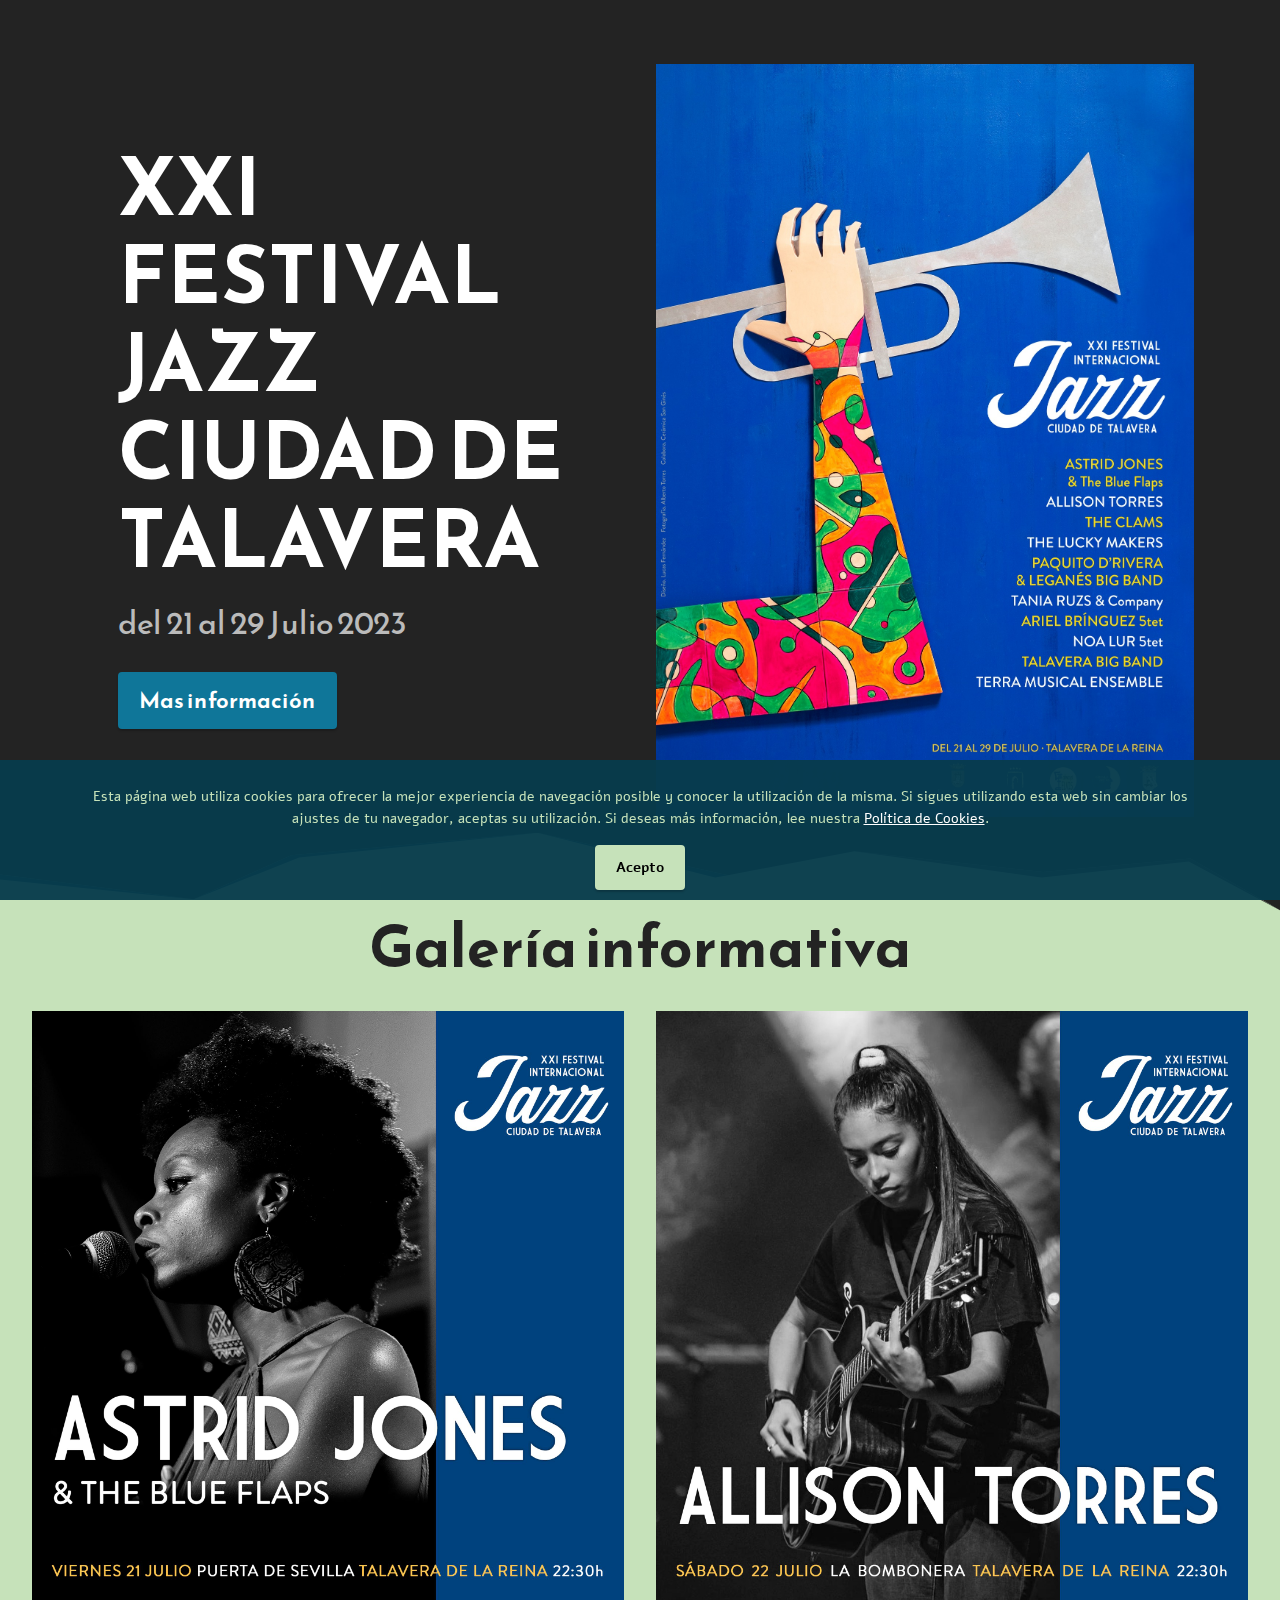
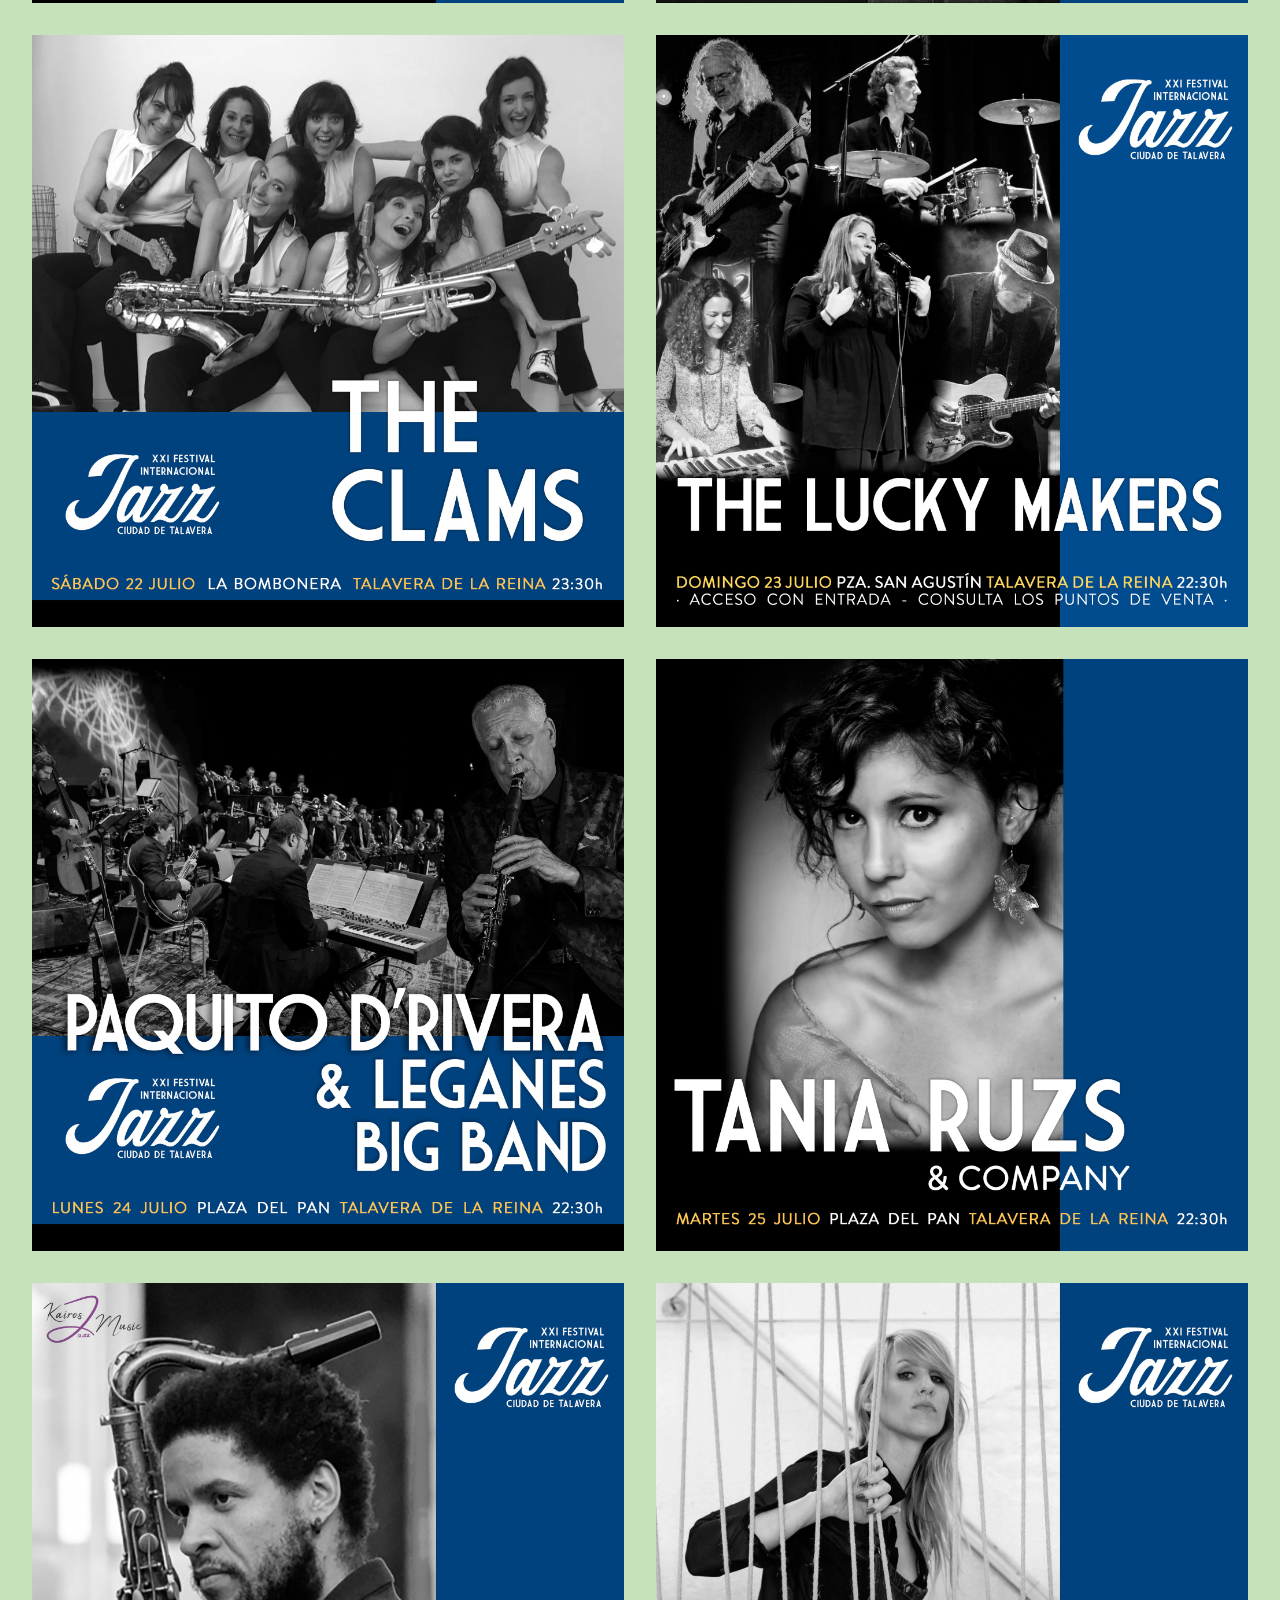
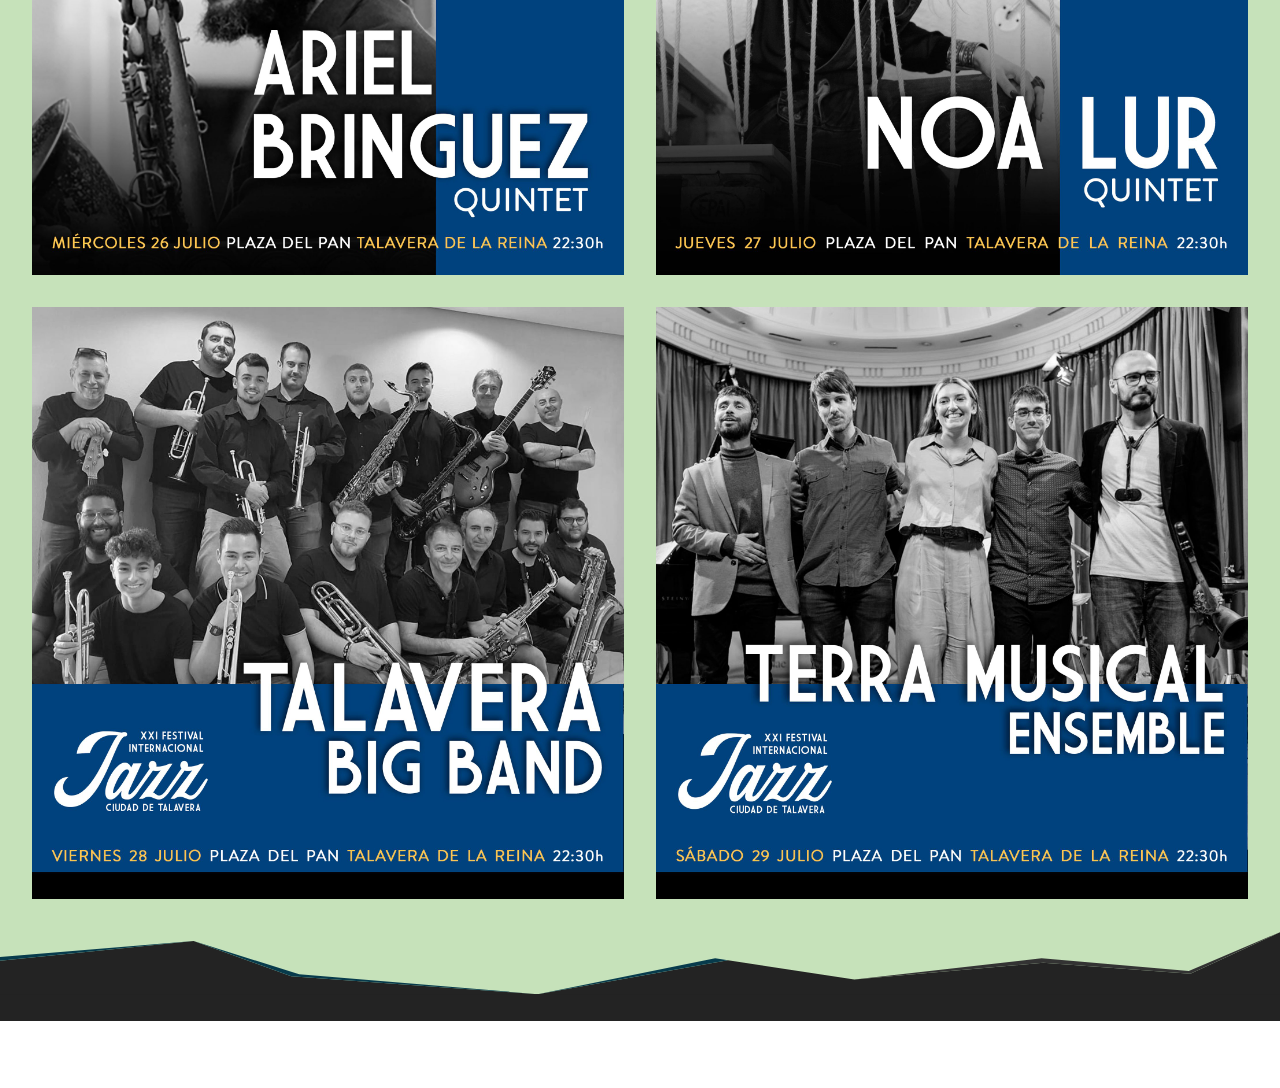
==== commit 1d246738: "24.07.23" ====
--- a/index.html
+++ b/index.html
@@ -20,7 +20,6 @@
   <link rel="stylesheet" href="assets/bootstrap/css/bootstrap-grid.min.css">
   <link rel="stylesheet" href="assets/bootstrap/css/bootstrap-reboot.min.css">
   <link rel="stylesheet" href="assets/animatecss/animate.css">
-  <link rel="stylesheet" href="assets/socicon/css/styles.css">
   <link rel="stylesheet" href="assets/theme/css/style.css">
   <link rel="preload" href="https://fonts.googleapis.com/css?family=Reem+Kufi:400,500,600,700&display=swap" as="style" onload="this.onload=null;this.rel='stylesheet'">
   <noscript><link rel="stylesheet" href="https://fonts.googleapis.com/css?family=Reem+Kufi:400,500,600,700&display=swap"></noscript>
@@ -64,7 +63,7 @@
                 <div class="text-wrapper">
                     <h1 class="mbr-section-title mbr-fonts-style mb-3 display-1"><strong>XXI FESTIVAL JAZZ CIUDAD DE TALAVERA</strong></h1>
                     <p class="mbr-text mbr-fonts-style display-5">del 21 al 29 Julio 2023</p>
-                    
+                    <div class="mbr-section-btn mt-3"><a class="btn btn-secondary display-4" href="https://www.facebook.com/TalaveraJazzFestival/">Mas información</a></div>
                 </div>
             </div>
         </div>
@@ -255,8 +254,8 @@
         </div>
         <div class="row mbr-gallery mt-4">
             <div class="col-12 col-md-6 col-lg-6 item gallery-image">
-                <div class="item-wrapper" data-toggle="modal" data-bs-toggle="modal" data-target="#tKRLpOxqw7-modal" data-bs-target="#tKRLpOxqw7-modal">
-                    <img class="w-100" src="assets/images/2023.07.21.astrid.jpg" alt="Astrid Jones" data-slide-to="0" data-bs-slide-to="0" data-target="#lb-tKRLpOxqw7" data-bs-target="#lb-tKRLpOxqw7">
+                <div class="item-wrapper" data-toggle="modal" data-bs-toggle="modal" data-target="#tKV5HCTDUD-modal" data-bs-target="#tKV5HCTDUD-modal">
+                    <img class="w-100" src="assets/images/2023.07.21.astrid.jpg" alt="Astrid Jones" data-slide-to="0" data-bs-slide-to="0" data-target="#lb-tKV5HCTDUD" data-bs-target="#lb-tKV5HCTDUD">
                     <div class="icon-wrapper">
                         <span class="mobi-mbri mobi-mbri-search mbr-iconfont mbr-iconfont-btn"></span>
                     </div>
@@ -264,8 +263,8 @@
                 
             </div>
             <div class="col-12 col-md-6 col-lg-6 item gallery-image">
-                <div class="item-wrapper" data-toggle="modal" data-bs-toggle="modal" data-target="#tKRLpOxqw7-modal" data-bs-target="#tKRLpOxqw7-modal">
-                    <img class="w-100" src="assets/images/2023.07.22.allsiontorres.jpg" alt="Allison Torres" data-slide-to="1" data-bs-slide-to="1" data-target="#lb-tKRLpOxqw7" data-bs-target="#lb-tKRLpOxqw7">
+                <div class="item-wrapper" data-toggle="modal" data-bs-toggle="modal" data-target="#tKV5HCTDUD-modal" data-bs-target="#tKV5HCTDUD-modal">
+                    <img class="w-100" src="assets/images/2023.07.22.allsiontorres.jpg" alt="Allison Torres" data-slide-to="1" data-bs-slide-to="1" data-target="#lb-tKV5HCTDUD" data-bs-target="#lb-tKV5HCTDUD">
                     <div class="icon-wrapper">
                         <span class="mobi-mbri mobi-mbri-search mbr-iconfont mbr-iconfont-btn"></span>
                     </div>
@@ -273,8 +272,8 @@
                 
             </div>
             <div class="col-12 col-md-6 col-lg-6 item gallery-image">
-                <div class="item-wrapper" data-toggle="modal" data-bs-toggle="modal" data-target="#tKRLpOxqw7-modal" data-bs-target="#tKRLpOxqw7-modal">
-                    <img class="w-100" src="assets/images/2023.07.22.theclams.jpg" alt="The Clams" data-slide-to="2" data-bs-slide-to="2" data-target="#lb-tKRLpOxqw7" data-bs-target="#lb-tKRLpOxqw7">
+                <div class="item-wrapper" data-toggle="modal" data-bs-toggle="modal" data-target="#tKV5HCTDUD-modal" data-bs-target="#tKV5HCTDUD-modal">
+                    <img class="w-100" src="assets/images/2023.07.22.theclams.jpg" alt="The Clams" data-slide-to="2" data-bs-slide-to="2" data-target="#lb-tKV5HCTDUD" data-bs-target="#lb-tKV5HCTDUD">
                     <div class="icon-wrapper">
                         <span class="mobi-mbri mobi-mbri-search mbr-iconfont mbr-iconfont-btn"></span>
                     </div>
@@ -282,56 +281,56 @@
                 
             </div>
             <div class="col-12 col-md-6 col-lg-6 item gallery-image">
-                <div class="item-wrapper" data-toggle="modal" data-bs-toggle="modal" data-target="#tKRLpOxqw7-modal" data-bs-target="#tKRLpOxqw7-modal">
-                    <img class="w-100" src="assets/images/2023.07.23.theluckymakers.jpg" alt="The Lucky Makers" data-slide-to="3" data-bs-slide-to="3" data-target="#lb-tKRLpOxqw7" data-bs-target="#lb-tKRLpOxqw7">
+                <div class="item-wrapper" data-toggle="modal" data-bs-toggle="modal" data-target="#tKV5HCTDUD-modal" data-bs-target="#tKV5HCTDUD-modal">
+                    <img class="w-100" src="assets/images/2023.07.23.theluckymakers.jpg" alt="The Lucky Makers" data-slide-to="3" data-bs-slide-to="3" data-target="#lb-tKV5HCTDUD" data-bs-target="#lb-tKV5HCTDUD">
                     <div class="icon-wrapper">
                         <span class="mobi-mbri mobi-mbri-search mbr-iconfont mbr-iconfont-btn"></span>
                     </div>
                 </div>
                 
             </div><div class="col-12 col-md-6 col-lg-6 item gallery-image">
-                <div class="item-wrapper" data-toggle="modal" data-bs-toggle="modal" data-target="#tKRLpOxqw7-modal" data-bs-target="#tKRLpOxqw7-modal">
-                    <img class="w-100" src="assets/images/2023.07.24.leganesbigband.jpg" alt="Paquito DRivera Leganes Big Band" data-slide-to="4" data-bs-slide-to="4" data-target="#lb-tKRLpOxqw7" data-bs-target="#lb-tKRLpOxqw7">
+                <div class="item-wrapper" data-toggle="modal" data-bs-toggle="modal" data-target="#tKV5HCTDUD-modal" data-bs-target="#tKV5HCTDUD-modal">
+                    <img class="w-100" src="assets/images/2023.07.24.leganesbigband.jpg" alt="Paquito DRivera Leganes Big Band" data-slide-to="4" data-bs-slide-to="4" data-target="#lb-tKV5HCTDUD" data-bs-target="#lb-tKV5HCTDUD">
                     <div class="icon-wrapper">
                         <span class="mobi-mbri mobi-mbri-search mbr-iconfont mbr-iconfont-btn"></span>
                     </div>
                 </div>
                 
             </div><div class="col-12 col-md-6 col-lg-6 item gallery-image">
-                <div class="item-wrapper" data-toggle="modal" data-bs-toggle="modal" data-target="#tKRLpOxqw7-modal" data-bs-target="#tKRLpOxqw7-modal">
-                    <img class="w-100" src="assets/images/2023.07.25.taniaruzs.jpg" alt="Tania Ruzs" data-slide-to="5" data-bs-slide-to="5" data-target="#lb-tKRLpOxqw7" data-bs-target="#lb-tKRLpOxqw7">
+                <div class="item-wrapper" data-toggle="modal" data-bs-toggle="modal" data-target="#tKV5HCTDUD-modal" data-bs-target="#tKV5HCTDUD-modal">
+                    <img class="w-100" src="assets/images/2023.07.25.taniaruzs.jpg" alt="Tania Ruzs" data-slide-to="5" data-bs-slide-to="5" data-target="#lb-tKV5HCTDUD" data-bs-target="#lb-tKV5HCTDUD">
                     <div class="icon-wrapper">
                         <span class="mobi-mbri mobi-mbri-search mbr-iconfont mbr-iconfont-btn"></span>
                     </div>
                 </div>
                 
             </div><div class="col-12 col-md-6 col-lg-6 item gallery-image">
-                <div class="item-wrapper" data-toggle="modal" data-bs-toggle="modal" data-target="#tKRLpOxqw7-modal" data-bs-target="#tKRLpOxqw7-modal">
-                    <img class="w-100" src="assets/images/2023.07.26.arielbringuez.jpg" alt="Ariel Bringuez" data-slide-to="6" data-bs-slide-to="6" data-target="#lb-tKRLpOxqw7" data-bs-target="#lb-tKRLpOxqw7">
+                <div class="item-wrapper" data-toggle="modal" data-bs-toggle="modal" data-target="#tKV5HCTDUD-modal" data-bs-target="#tKV5HCTDUD-modal">
+                    <img class="w-100" src="assets/images/2023.07.26.arielbringuez.jpg" alt="Ariel Bringuez" data-slide-to="6" data-bs-slide-to="6" data-target="#lb-tKV5HCTDUD" data-bs-target="#lb-tKV5HCTDUD">
                     <div class="icon-wrapper">
                         <span class="mobi-mbri mobi-mbri-search mbr-iconfont mbr-iconfont-btn"></span>
                     </div>
                 </div>
                 
             </div><div class="col-12 col-md-6 col-lg-6 item gallery-image">
-                <div class="item-wrapper" data-toggle="modal" data-bs-toggle="modal" data-target="#tKRLpOxqw7-modal" data-bs-target="#tKRLpOxqw7-modal">
-                    <img class="w-100" src="assets/images/2023.07.27.noalur.jpg" alt="Noa Lur" data-slide-to="7" data-bs-slide-to="7" data-target="#lb-tKRLpOxqw7" data-bs-target="#lb-tKRLpOxqw7">
+                <div class="item-wrapper" data-toggle="modal" data-bs-toggle="modal" data-target="#tKV5HCTDUD-modal" data-bs-target="#tKV5HCTDUD-modal">
+                    <img class="w-100" src="assets/images/2023.07.27.noalur.jpg" alt="Noa Lur" data-slide-to="7" data-bs-slide-to="7" data-target="#lb-tKV5HCTDUD" data-bs-target="#lb-tKV5HCTDUD">
                     <div class="icon-wrapper">
                         <span class="mobi-mbri mobi-mbri-search mbr-iconfont mbr-iconfont-btn"></span>
                     </div>
                 </div>
                 
             </div><div class="col-12 col-md-6 col-lg-6 item gallery-image">
-                <div class="item-wrapper" data-toggle="modal" data-bs-toggle="modal" data-target="#tKRLpOxqw7-modal" data-bs-target="#tKRLpOxqw7-modal">
-                    <img class="w-100" src="assets/images/2023.07.28.talaverabigband.jpg" alt="Talavera Big Bnad" data-slide-to="8" data-bs-slide-to="8" data-target="#lb-tKRLpOxqw7" data-bs-target="#lb-tKRLpOxqw7">
+                <div class="item-wrapper" data-toggle="modal" data-bs-toggle="modal" data-target="#tKV5HCTDUD-modal" data-bs-target="#tKV5HCTDUD-modal">
+                    <img class="w-100" src="assets/images/2023.07.28.talaverabigband.jpg" alt="Talavera Big Bnad" data-slide-to="8" data-bs-slide-to="8" data-target="#lb-tKV5HCTDUD" data-bs-target="#lb-tKV5HCTDUD">
                     <div class="icon-wrapper">
                         <span class="mobi-mbri mobi-mbri-search mbr-iconfont mbr-iconfont-btn"></span>
                     </div>
                 </div>
                 
             </div><div class="col-12 col-md-6 col-lg-6 item gallery-image">
-                <div class="item-wrapper" data-toggle="modal" data-bs-toggle="modal" data-target="#tKRLpOxqw7-modal" data-bs-target="#tKRLpOxqw7-modal">
-                    <img class="w-100" src="assets/images/2023.07.29.terramusical.jpg" alt="Terra Musical Ensemble" data-slide-to="9" data-bs-slide-to="9" data-target="#lb-tKRLpOxqw7" data-bs-target="#lb-tKRLpOxqw7">
+                <div class="item-wrapper" data-toggle="modal" data-bs-toggle="modal" data-target="#tKV5HCTDUD-modal" data-bs-target="#tKV5HCTDUD-modal">
+                    <img class="w-100" src="assets/images/2023.07.29.terramusical.jpg" alt="Terra Musical Ensemble" data-slide-to="9" data-bs-slide-to="9" data-target="#lb-tKV5HCTDUD" data-bs-target="#lb-tKV5HCTDUD">
                     <div class="icon-wrapper">
                         <span class="mobi-mbri mobi-mbri-search mbr-iconfont mbr-iconfont-btn"></span>
                     </div>
@@ -340,11 +339,11 @@
             </div>
         </div>
 
-        <div class="modal mbr-slider" tabindex="-1" role="dialog" aria-hidden="true" id="tKRLpOxqw7-modal">
+        <div class="modal mbr-slider" tabindex="-1" role="dialog" aria-hidden="true" id="tKV5HCTDUD-modal">
             <div class="modal-dialog" role="document">
                 <div class="modal-content">
                     <div class="modal-body">
-                        <div class="carousel slide carousel-fade" id="lb-tKRLpOxqw7" data-ride="carousel" data-bs-ride="carousel" data-interval="5000" data-bs-interval="5000">
+                        <div class="carousel slide carousel-fade" id="lb-tKV5HCTDUD" data-ride="carousel" data-bs-ride="carousel" data-interval="5000" data-bs-interval="5000">
                             <div class="carousel-inner">
                                 <div class="carousel-item active">
                                     <img class="d-block w-100" src="assets/images/2023.07.21.astrid.jpg" alt="Mobirise Website Builder">
@@ -372,18 +371,18 @@
                                 </div>
                             </div>
                             <ol class="carousel-indicators">
-                                <li data-slide-to="0" data-bs-slide-to="0" class="active" data-target="#lb-tKRLpOxqw7" data-bs-target="#lb-tKRLpOxqw7"></li>
-                                <li data-slide-to="1" data-bs-slide-to="1" data-target="#lb-tKRLpOxqw7" data-bs-target="#lb-tKRLpOxqw7"></li>
-                                <li data-slide-to="2" data-bs-slide-to="2" data-target="#lb-tKRLpOxqw7" data-bs-target="#lb-tKRLpOxqw7"></li>
-                                <li data-slide-to="3" data-bs-slide-to="3" data-target="#lb-tKRLpOxqw7" data-bs-target="#lb-tKRLpOxqw7"></li><li data-slide-to="4" data-bs-slide-to="4" data-target="#lb-tKRLpOxqw7" data-bs-target="#lb-tKRLpOxqw7"></li><li data-slide-to="5" data-bs-slide-to="5" data-target="#lb-tKRLpOxqw7" data-bs-target="#lb-tKRLpOxqw7"></li><li data-slide-to="6" data-bs-slide-to="6" data-target="#lb-tKRLpOxqw7" data-bs-target="#lb-tKRLpOxqw7"></li><li data-slide-to="7" data-bs-slide-to="7" data-target="#lb-tKRLpOxqw7" data-bs-target="#lb-tKRLpOxqw7"></li><li data-slide-to="8" data-bs-slide-to="8" data-target="#lb-tKRLpOxqw7" data-bs-target="#lb-tKRLpOxqw7"></li><li data-slide-to="9" data-bs-slide-to="9" data-target="#lb-tKRLpOxqw7" data-bs-target="#lb-tKRLpOxqw7"></li>
+                                <li data-slide-to="0" data-bs-slide-to="0" class="active" data-target="#lb-tKV5HCTDUD" data-bs-target="#lb-tKV5HCTDUD"></li>
+                                <li data-slide-to="1" data-bs-slide-to="1" data-target="#lb-tKV5HCTDUD" data-bs-target="#lb-tKV5HCTDUD"></li>
+                                <li data-slide-to="2" data-bs-slide-to="2" data-target="#lb-tKV5HCTDUD" data-bs-target="#lb-tKV5HCTDUD"></li>
+                                <li data-slide-to="3" data-bs-slide-to="3" data-target="#lb-tKV5HCTDUD" data-bs-target="#lb-tKV5HCTDUD"></li><li data-slide-to="4" data-bs-slide-to="4" data-target="#lb-tKV5HCTDUD" data-bs-target="#lb-tKV5HCTDUD"></li><li data-slide-to="5" data-bs-slide-to="5" data-target="#lb-tKV5HCTDUD" data-bs-target="#lb-tKV5HCTDUD"></li><li data-slide-to="6" data-bs-slide-to="6" data-target="#lb-tKV5HCTDUD" data-bs-target="#lb-tKV5HCTDUD"></li><li data-slide-to="7" data-bs-slide-to="7" data-target="#lb-tKV5HCTDUD" data-bs-target="#lb-tKV5HCTDUD"></li><li data-slide-to="8" data-bs-slide-to="8" data-target="#lb-tKV5HCTDUD" data-bs-target="#lb-tKV5HCTDUD"></li><li data-slide-to="9" data-bs-slide-to="9" data-target="#lb-tKV5HCTDUD" data-bs-target="#lb-tKV5HCTDUD"></li>
                             </ol>
                             <a role="button" href="" class="close" data-dismiss="modal" data-bs-dismiss="modal" aria-label="Close">
                             </a>
-                            <a class="carousel-control-prev carousel-control" role="button" data-slide="prev" data-bs-slide="prev" href="#lb-tKRLpOxqw7">
+                            <a class="carousel-control-prev carousel-control" role="button" data-slide="prev" data-bs-slide="prev" href="#lb-tKV5HCTDUD">
                                 <span class="mobi-mbri mobi-mbri-arrow-prev" aria-hidden="true"></span>
                                 <span class="sr-only visually-hidden">Previous</span>
                             </a>
-                            <a class="carousel-control-next carousel-control" role="button" data-slide="next" data-bs-slide="next" href="#lb-tKRLpOxqw7">
+                            <a class="carousel-control-next carousel-control" role="button" data-slide="next" data-bs-slide="next" href="#lb-tKV5HCTDUD">
                                 <span class="mobi-mbri mobi-mbri-arrow-next" aria-hidden="true"></span>
                                 <span class="sr-only visually-hidden">Next</span>
                             </a>
@@ -576,7 +575,7 @@
         <div class="media-container-row align-center mbr-white">
             <div class="col-12">
                 <p class="mbr-text mb-0 mbr-fonts-style display-7">
-                    <a href="https://talaverajazz.github.io/" class="text-primary">© El Cortijo del Jazz</a>&nbsp;2023</p>
+                    <a href="index.html#top" class="text-primary">© El Cortijo del Jazz</a>&nbsp;2023</p>
             </div>
         </div>
     </div>
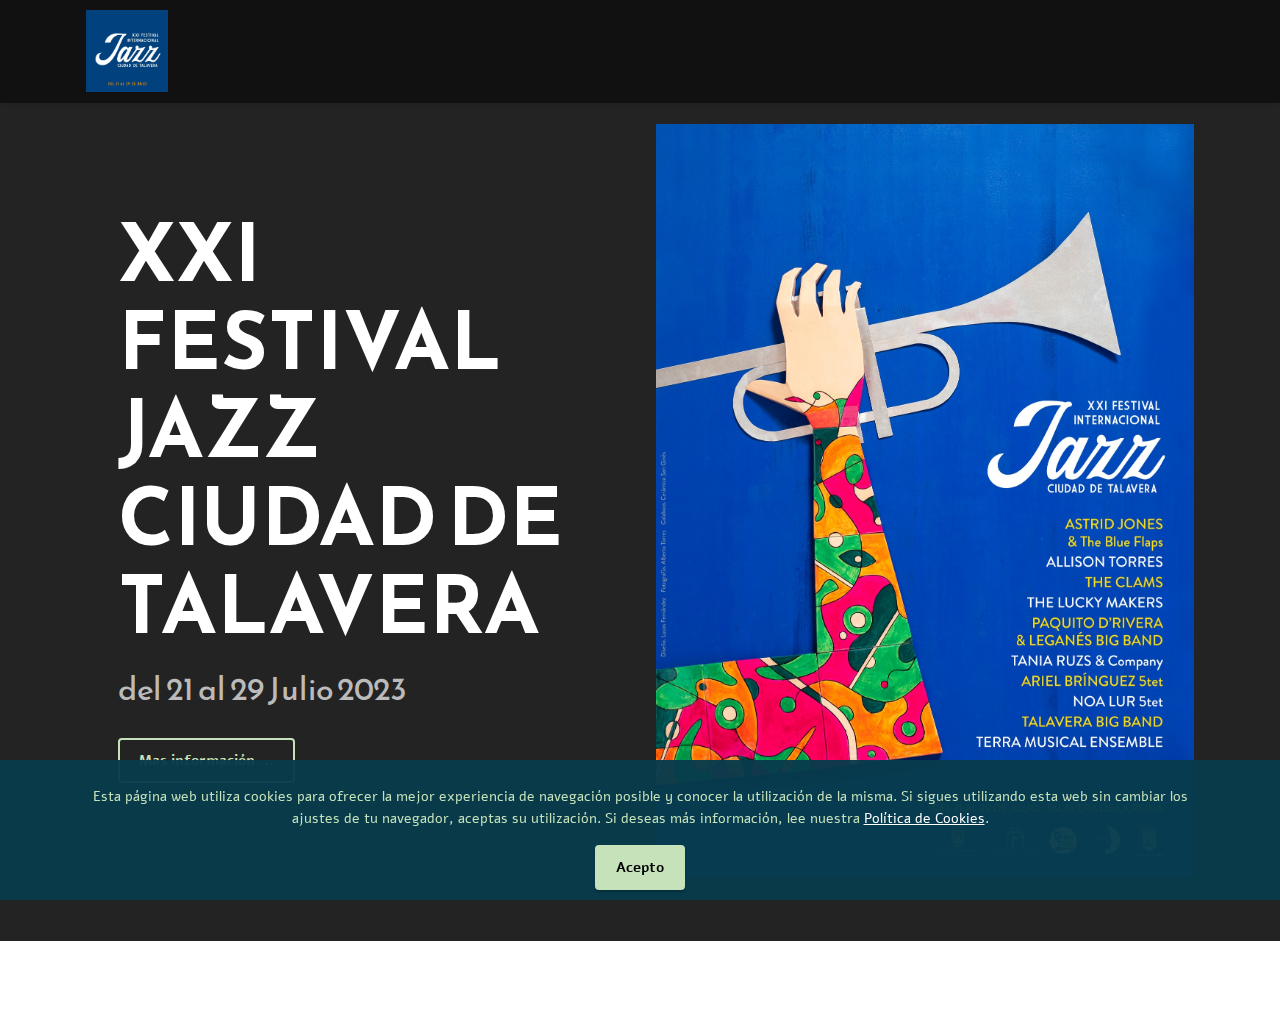
==== commit 512f2bbb: "150823" ====
--- a/index.html
+++ b/index.html
@@ -4,22 +4,22 @@
   
   <meta charset="UTF-8">
   <meta http-equiv="X-UA-Compatible" content="IE=edge">
-  
+  <meta name="generator" content="">
   <meta name="twitter:card" content="summary_large_image"/>
   <meta name="twitter:image:src" content="assets/images/index-meta.jpg">
   <meta property="og:image" content="assets/images/index-meta.jpg">
   <meta name="twitter:title" content="TalaveraJazz">
   <meta name="viewport" content="width=device-width, initial-scale=1, minimum-scale=1">
-  <link rel="shortcut icon" href="assets/images/2023.festi.21.logo-128x128.png" type="image/x-icon">
+  <link rel="shortcut icon" href="assets/images/2023.festi.21.logo.jpg" type="image/x-icon">
   <meta name="description" content="Festival Jazz Ciudad de Talavera 2023, TalaveraJazz 2023">
   
   
   <title>TalaveraJazz</title>
-  <link rel="stylesheet" href="assets/web/assets/mobirise-icons2/mobirise2.css">
   <link rel="stylesheet" href="assets/bootstrap/css/bootstrap.min.css">
   <link rel="stylesheet" href="assets/bootstrap/css/bootstrap-grid.min.css">
   <link rel="stylesheet" href="assets/bootstrap/css/bootstrap-reboot.min.css">
-  <link rel="stylesheet" href="assets/animatecss/animate.css">
+  <link rel="stylesheet" href="assets/dropdown/css/style.css">
+  <link rel="stylesheet" href="assets/socicon/css/styles.css">
   <link rel="stylesheet" href="assets/theme/css/style.css">
   <link rel="preload" href="https://fonts.googleapis.com/css?family=Reem+Kufi:400,500,600,700&display=swap" as="style" onload="this.onload=null;this.rel='stylesheet'">
   <noscript><link rel="stylesheet" href="https://fonts.googleapis.com/css?family=Reem+Kufi:400,500,600,700&display=swap"></noscript>
@@ -47,7 +47,25 @@
 
 
   
-  <section data-bs-version="5.1" class="header14 cid-tKys8ejuwC" id="header14-17">
+  <section data-bs-version="5.1" class="menu menu3 cid-tMwJsGJ6Hx" once="menu" id="menu3-1u">
+    
+    <nav class="navbar navbar-dropdown navbar-fixed-top navbar-expand-lg">
+        <div class="container">
+            <div class="navbar-brand">
+                <span class="navbar-logo">
+                    
+                        <img src="assets/images/2023.festi.21.logo.jpg" alt="XXI Festival Talavera 2023" style="height: 5.1rem;">
+                    
+                </span>
+                
+            </div>
+            
+            
+        </div>
+    </nav>
+</section>
+
+<section data-bs-version="5.1" class="header14 cid-tKys8ejuwC" id="header14-17">
 
     
 
@@ -63,506 +81,11 @@
                 <div class="text-wrapper">
                     <h1 class="mbr-section-title mbr-fonts-style mb-3 display-1"><strong>XXI FESTIVAL JAZZ CIUDAD DE TALAVERA</strong></h1>
                     <p class="mbr-text mbr-fonts-style display-5">del 21 al 29 Julio 2023</p>
-                    <div class="mbr-section-btn mt-3"><a class="btn btn-secondary display-4" href="https://www.facebook.com/TalaveraJazzFestival/">Mas información</a></div>
+                    <div class="mbr-section-btn mt-3"><a class="btn btn-primary-outline display-7" href="https://www.facebook.com/TalaveraJazzFestival/">Mas información ...</a></div>
                 </div>
             </div>
         </div>
     </div>
-</section>
-
-<section data-bs-version="5.1" class="mbr-section article content1 cid-91MKDri6Ai" id="design-block-91MKDri6Ai">
-
-    <!-- Block parameters controls (Blue "Gear" panel) -->
-     
-    <!-- End block parameters -->
-  
- 
-  
-    
-	
-<!-- Start row red --> 
- 
-
-
-<!-- End row red --> 
-   
-
-   
-
-  
-  
-  
-  
-  
-  
-<!-- Start light-grey --> 
- 
-
-
-<!-- End light-grey -->  
-  
-  
-  
-  
-  
-  
-  
-  
-<!-- Start dark-blue --> 
-   
-
-
-<!-- End dark-blue -->  
-  
-  
- 
-  
-<!-- Start row green2 --> 
- 
-
- 
-<!-- End row green2 -->   
-  
-   
-  
-  
-<!-- Start linea a zig zag-->
-
-<div>
-
-	<div class="rowUp">  
-	</div> 
-	  
-	  
-	<div class="row zig-zag">
-		<div>
-			<svg id="" preserveAspectRatio="xMidYMax meet" class="svg-separator sep1" viewBox="0 0 1600 200" style="display: block;" data-height="200">
-			<polygon class="zig-zag" points="1488,134 1304,100 1068,152 909.935,92.044 672,198 364,142 242,32 -4,95 -4,204 1604,204 1604,0 "></polygon> 
-			<polygon class="firstColor" style="opacity: 1;" points="672,198 364,142 242,32 -4,95 -4,82.333 242,32 374,136 "></polygon> 
-			<polygon class="firstColor" style="opacity: 1;" points="894,86 672,198 909.935,92.044 "></polygon> 
-			<polygon class="secondColor" style="opacity: 1;" points="1068,152 1302,86 1486,126 1604,0 1488,134 1304,100 "></polygon>
-			</svg>
-		</div>
-	</div>
-</div>
-  
-<!-- End linea a zig zag-->   
-    
-	
-	
-	
- 
-   
-<!-- Start grey-blue--> 
-   
-
-
-<!-- End grey-blue-->  
-  
- 
-
-
-
-
-
- 
-<!-- Start light-grey2-->  
- 
-
-
-<!-- End light-grey2-->  
-  
-  
-  
-  
-  
- 
-  
-  
-<!-- Start white-trees-->
-
-
-
-<!-- End white-trees-->
-  
-  
- 
-  
- 
-  
-  
-  
-<!-- Start circle-line-->
-  
-
-  
-<!-- End circle-line-->   
-  
-  
-  
-  
-  
-  
-
-  
-<!-- Start stupid-blue-->
-
-
-  
-<!-- End stupid-blue-->  
-  
-  
-  
-  
-<!-- Start dark-blue2--> 
-  
-
-
-<!-- End dark-blue2--> 
-  
-  
-  
-  
-<!-- Start v-->  
-  
-
-  
-<!-- End v--> 
-  
-  
-  
-  
-  
-  
-  
-  
-  
-  
-  
-</section>
-
-<section data-bs-version="5.1" class="gallery5 mbr-gallery cid-tKyoJLoDBj" id="gallery5-16">
-    
-
-    
-    
-
-    <div class="container-fluid">
-        <div class="mbr-section-head">
-            <h3 class="mbr-section-title mbr-fonts-style align-center m-0 display-2"><strong>Galería informativa</strong></h3>
-            
-        </div>
-        <div class="row mbr-gallery mt-4">
-            <div class="col-12 col-md-6 col-lg-6 item gallery-image">
-                <div class="item-wrapper" data-toggle="modal" data-bs-toggle="modal" data-target="#tKV5HCTDUD-modal" data-bs-target="#tKV5HCTDUD-modal">
-                    <img class="w-100" src="assets/images/2023.07.21.astrid.jpg" alt="Astrid Jones" data-slide-to="0" data-bs-slide-to="0" data-target="#lb-tKV5HCTDUD" data-bs-target="#lb-tKV5HCTDUD">
-                    <div class="icon-wrapper">
-                        <span class="mobi-mbri mobi-mbri-search mbr-iconfont mbr-iconfont-btn"></span>
-                    </div>
-                </div>
-                
-            </div>
-            <div class="col-12 col-md-6 col-lg-6 item gallery-image">
-                <div class="item-wrapper" data-toggle="modal" data-bs-toggle="modal" data-target="#tKV5HCTDUD-modal" data-bs-target="#tKV5HCTDUD-modal">
-                    <img class="w-100" src="assets/images/2023.07.22.allsiontorres.jpg" alt="Allison Torres" data-slide-to="1" data-bs-slide-to="1" data-target="#lb-tKV5HCTDUD" data-bs-target="#lb-tKV5HCTDUD">
-                    <div class="icon-wrapper">
-                        <span class="mobi-mbri mobi-mbri-search mbr-iconfont mbr-iconfont-btn"></span>
-                    </div>
-                </div>
-                
-            </div>
-            <div class="col-12 col-md-6 col-lg-6 item gallery-image">
-                <div class="item-wrapper" data-toggle="modal" data-bs-toggle="modal" data-target="#tKV5HCTDUD-modal" data-bs-target="#tKV5HCTDUD-modal">
-                    <img class="w-100" src="assets/images/2023.07.22.theclams.jpg" alt="The Clams" data-slide-to="2" data-bs-slide-to="2" data-target="#lb-tKV5HCTDUD" data-bs-target="#lb-tKV5HCTDUD">
-                    <div class="icon-wrapper">
-                        <span class="mobi-mbri mobi-mbri-search mbr-iconfont mbr-iconfont-btn"></span>
-                    </div>
-                </div>
-                
-            </div>
-            <div class="col-12 col-md-6 col-lg-6 item gallery-image">
-                <div class="item-wrapper" data-toggle="modal" data-bs-toggle="modal" data-target="#tKV5HCTDUD-modal" data-bs-target="#tKV5HCTDUD-modal">
-                    <img class="w-100" src="assets/images/2023.07.23.theluckymakers.jpg" alt="The Lucky Makers" data-slide-to="3" data-bs-slide-to="3" data-target="#lb-tKV5HCTDUD" data-bs-target="#lb-tKV5HCTDUD">
-                    <div class="icon-wrapper">
-                        <span class="mobi-mbri mobi-mbri-search mbr-iconfont mbr-iconfont-btn"></span>
-                    </div>
-                </div>
-                
-            </div><div class="col-12 col-md-6 col-lg-6 item gallery-image">
-                <div class="item-wrapper" data-toggle="modal" data-bs-toggle="modal" data-target="#tKV5HCTDUD-modal" data-bs-target="#tKV5HCTDUD-modal">
-                    <img class="w-100" src="assets/images/2023.07.24.leganesbigband.jpg" alt="Paquito DRivera Leganes Big Band" data-slide-to="4" data-bs-slide-to="4" data-target="#lb-tKV5HCTDUD" data-bs-target="#lb-tKV5HCTDUD">
-                    <div class="icon-wrapper">
-                        <span class="mobi-mbri mobi-mbri-search mbr-iconfont mbr-iconfont-btn"></span>
-                    </div>
-                </div>
-                
-            </div><div class="col-12 col-md-6 col-lg-6 item gallery-image">
-                <div class="item-wrapper" data-toggle="modal" data-bs-toggle="modal" data-target="#tKV5HCTDUD-modal" data-bs-target="#tKV5HCTDUD-modal">
-                    <img class="w-100" src="assets/images/2023.07.25.taniaruzs.jpg" alt="Tania Ruzs" data-slide-to="5" data-bs-slide-to="5" data-target="#lb-tKV5HCTDUD" data-bs-target="#lb-tKV5HCTDUD">
-                    <div class="icon-wrapper">
-                        <span class="mobi-mbri mobi-mbri-search mbr-iconfont mbr-iconfont-btn"></span>
-                    </div>
-                </div>
-                
-            </div><div class="col-12 col-md-6 col-lg-6 item gallery-image">
-                <div class="item-wrapper" data-toggle="modal" data-bs-toggle="modal" data-target="#tKV5HCTDUD-modal" data-bs-target="#tKV5HCTDUD-modal">
-                    <img class="w-100" src="assets/images/2023.07.26.arielbringuez.jpg" alt="Ariel Bringuez" data-slide-to="6" data-bs-slide-to="6" data-target="#lb-tKV5HCTDUD" data-bs-target="#lb-tKV5HCTDUD">
-                    <div class="icon-wrapper">
-                        <span class="mobi-mbri mobi-mbri-search mbr-iconfont mbr-iconfont-btn"></span>
-                    </div>
-                </div>
-                
-            </div><div class="col-12 col-md-6 col-lg-6 item gallery-image">
-                <div class="item-wrapper" data-toggle="modal" data-bs-toggle="modal" data-target="#tKV5HCTDUD-modal" data-bs-target="#tKV5HCTDUD-modal">
-                    <img class="w-100" src="assets/images/2023.07.27.noalur.jpg" alt="Noa Lur" data-slide-to="7" data-bs-slide-to="7" data-target="#lb-tKV5HCTDUD" data-bs-target="#lb-tKV5HCTDUD">
-                    <div class="icon-wrapper">
-                        <span class="mobi-mbri mobi-mbri-search mbr-iconfont mbr-iconfont-btn"></span>
-                    </div>
-                </div>
-                
-            </div><div class="col-12 col-md-6 col-lg-6 item gallery-image">
-                <div class="item-wrapper" data-toggle="modal" data-bs-toggle="modal" data-target="#tKV5HCTDUD-modal" data-bs-target="#tKV5HCTDUD-modal">
-                    <img class="w-100" src="assets/images/2023.07.28.talaverabigband.jpg" alt="Talavera Big Bnad" data-slide-to="8" data-bs-slide-to="8" data-target="#lb-tKV5HCTDUD" data-bs-target="#lb-tKV5HCTDUD">
-                    <div class="icon-wrapper">
-                        <span class="mobi-mbri mobi-mbri-search mbr-iconfont mbr-iconfont-btn"></span>
-                    </div>
-                </div>
-                
-            </div><div class="col-12 col-md-6 col-lg-6 item gallery-image">
-                <div class="item-wrapper" data-toggle="modal" data-bs-toggle="modal" data-target="#tKV5HCTDUD-modal" data-bs-target="#tKV5HCTDUD-modal">
-                    <img class="w-100" src="assets/images/2023.07.29.terramusical.jpg" alt="Terra Musical Ensemble" data-slide-to="9" data-bs-slide-to="9" data-target="#lb-tKV5HCTDUD" data-bs-target="#lb-tKV5HCTDUD">
-                    <div class="icon-wrapper">
-                        <span class="mobi-mbri mobi-mbri-search mbr-iconfont mbr-iconfont-btn"></span>
-                    </div>
-                </div>
-                
-            </div>
-        </div>
-
-        <div class="modal mbr-slider" tabindex="-1" role="dialog" aria-hidden="true" id="tKV5HCTDUD-modal">
-            <div class="modal-dialog" role="document">
-                <div class="modal-content">
-                    <div class="modal-body">
-                        <div class="carousel slide carousel-fade" id="lb-tKV5HCTDUD" data-ride="carousel" data-bs-ride="carousel" data-interval="5000" data-bs-interval="5000">
-                            <div class="carousel-inner">
-                                <div class="carousel-item active">
-                                    <img class="d-block w-100" src="assets/images/2023.07.21.astrid.jpg" alt="Mobirise Website Builder">
-                                </div>
-                                <div class="carousel-item">
-                                    <img class="d-block w-100" src="assets/images/2023.07.22.allsiontorres.jpg" alt="Mobirise Website Builder">
-                                </div>
-                                <div class="carousel-item">
-                                    <img class="d-block w-100" src="assets/images/2023.07.22.theclams.jpg" alt="Mobirise Website Builder">
-                                </div>
-                                <div class="carousel-item">
-                                    <img class="d-block w-100" src="assets/images/2023.07.23.theluckymakers.jpg" alt="Mobirise Website Builder">
-                                </div><div class="carousel-item">
-                                    <img class="d-block w-100" src="assets/images/2023.07.24.leganesbigband.jpg" alt="Mobirise Website Builder">
-                                </div><div class="carousel-item">
-                                    <img class="d-block w-100" src="assets/images/2023.07.25.taniaruzs.jpg" alt="Mobirise Website Builder">
-                                </div><div class="carousel-item">
-                                    <img class="d-block w-100" src="assets/images/2023.07.26.arielbringuez.jpg" alt="Mobirise Website Builder">
-                                </div><div class="carousel-item">
-                                    <img class="d-block w-100" src="assets/images/2023.07.27.noalur.jpg" alt="Mobirise Website Builder">
-                                </div><div class="carousel-item">
-                                    <img class="d-block w-100" src="assets/images/2023.07.28.talaverabigband.jpg" alt="Mobirise Website Builder">
-                                </div><div class="carousel-item">
-                                    <img class="d-block w-100" src="assets/images/2023.07.29.terramusical.jpg" alt="Mobirise Website Builder">
-                                </div>
-                            </div>
-                            <ol class="carousel-indicators">
-                                <li data-slide-to="0" data-bs-slide-to="0" class="active" data-target="#lb-tKV5HCTDUD" data-bs-target="#lb-tKV5HCTDUD"></li>
-                                <li data-slide-to="1" data-bs-slide-to="1" data-target="#lb-tKV5HCTDUD" data-bs-target="#lb-tKV5HCTDUD"></li>
-                                <li data-slide-to="2" data-bs-slide-to="2" data-target="#lb-tKV5HCTDUD" data-bs-target="#lb-tKV5HCTDUD"></li>
-                                <li data-slide-to="3" data-bs-slide-to="3" data-target="#lb-tKV5HCTDUD" data-bs-target="#lb-tKV5HCTDUD"></li><li data-slide-to="4" data-bs-slide-to="4" data-target="#lb-tKV5HCTDUD" data-bs-target="#lb-tKV5HCTDUD"></li><li data-slide-to="5" data-bs-slide-to="5" data-target="#lb-tKV5HCTDUD" data-bs-target="#lb-tKV5HCTDUD"></li><li data-slide-to="6" data-bs-slide-to="6" data-target="#lb-tKV5HCTDUD" data-bs-target="#lb-tKV5HCTDUD"></li><li data-slide-to="7" data-bs-slide-to="7" data-target="#lb-tKV5HCTDUD" data-bs-target="#lb-tKV5HCTDUD"></li><li data-slide-to="8" data-bs-slide-to="8" data-target="#lb-tKV5HCTDUD" data-bs-target="#lb-tKV5HCTDUD"></li><li data-slide-to="9" data-bs-slide-to="9" data-target="#lb-tKV5HCTDUD" data-bs-target="#lb-tKV5HCTDUD"></li>
-                            </ol>
-                            <a role="button" href="" class="close" data-dismiss="modal" data-bs-dismiss="modal" aria-label="Close">
-                            </a>
-                            <a class="carousel-control-prev carousel-control" role="button" data-slide="prev" data-bs-slide="prev" href="#lb-tKV5HCTDUD">
-                                <span class="mobi-mbri mobi-mbri-arrow-prev" aria-hidden="true"></span>
-                                <span class="sr-only visually-hidden">Previous</span>
-                            </a>
-                            <a class="carousel-control-next carousel-control" role="button" data-slide="next" data-bs-slide="next" href="#lb-tKV5HCTDUD">
-                                <span class="mobi-mbri mobi-mbri-arrow-next" aria-hidden="true"></span>
-                                <span class="sr-only visually-hidden">Next</span>
-                            </a>
-                        </div>
-                    </div>
-                </div>
-            </div>
-        </div>
-    </div>
-</section>
-
-<section data-bs-version="5.1" class="mbr-section article content1 cid-2jZQOwlQHg" id="design-block-2jZQOwlQHg">
-
-    <!-- Block parameters controls (Blue "Gear" panel) -->
-     
-    <!-- End block parameters -->
-  
- 
-  
-    
-	
-<!-- Start row red --> 
- 
-
-
-<!-- End row red --> 
-   
-
-   
-
-  
-  
-  
-  
-  
-  
-<!-- Start light-grey --> 
- 
-
-
-<!-- End light-grey -->  
-  
-  
-  
-  
-  
-  
-  
-  
-<!-- Start dark-blue --> 
-   
-
-
-<!-- End dark-blue -->  
-  
-  
- 
-  
-<!-- Start row green2 --> 
- 
-
- 
-<!-- End row green2 -->   
-  
-   
-  
-  
-<!-- Start linea a zig zag-->
-
-<div>
-
-	<div class="rowUp">  
-	</div> 
-	  
-	  
-	<div class="row zig-zag">
-		<div>
-			<svg id="" preserveAspectRatio="xMidYMax meet" class="svg-separator sep1" viewBox="0 0 1600 200" style="display: block;" data-height="200">
-			<polygon class="zig-zag" points="1488,134 1304,100 1068,152 909.935,92.044 672,198 364,142 242,32 -4,95 -4,204 1604,204 1604,0 "></polygon> 
-			<polygon class="firstColor" style="opacity: 1;" points="672,198 364,142 242,32 -4,95 -4,82.333 242,32 374,136 "></polygon> 
-			<polygon class="firstColor" style="opacity: 1;" points="894,86 672,198 909.935,92.044 "></polygon> 
-			<polygon class="secondColor" style="opacity: 1;" points="1068,152 1302,86 1486,126 1604,0 1488,134 1304,100 "></polygon>
-			</svg>
-		</div>
-	</div>
-</div>
-  
-<!-- End linea a zig zag-->   
-    
-	
-	
-	
- 
-   
-<!-- Start grey-blue--> 
-   
-
-
-<!-- End grey-blue-->  
-  
- 
-
-
-
-
-
- 
-<!-- Start light-grey2-->  
- 
-
-
-<!-- End light-grey2-->  
-  
-  
-  
-  
-  
- 
-  
-  
-<!-- Start white-trees-->
-
-
-
-<!-- End white-trees-->
-  
-  
- 
-  
- 
-  
-  
-  
-<!-- Start circle-line-->
-  
-
-  
-<!-- End circle-line-->   
-  
-  
-  
-  
-  
-  
-
-  
-<!-- Start stupid-blue-->
-
-
-  
-<!-- End stupid-blue-->  
-  
-  
-  
-  
-<!-- Start dark-blue2--> 
-  
-
-
-<!-- End dark-blue2--> 
-  
-  
-  
-  
-<!-- Start v-->  
-  
-
-  
-<!-- End v--> 
-  
-  
-  
-  
-  
-  
-  
-  
-  
-  
-  
 </section>
 
 <section data-bs-version="5.1" class="footer7 cid-tKyEqbfCID mbr-reveal" once="footers" id="footer7-18">
@@ -579,11 +102,9 @@
             </div>
         </div>
     </div>
-</section><section><a href="https://mobiri.se"></a><a href="https://mobiri.se"></a></section><script src="assets/bootstrap/js/bootstrap.bundle.min.js"></script>  <script src="assets/web/assets/cookies-alert-plugin/cookies-alert-core.js"></script>  <script src="assets/web/assets/cookies-alert-plugin/cookies-alert-script.js"></script>  <script src="assets/smoothscroll/smooth-scroll.js"></script>  <script src="assets/ytplayer/index.js"></script>  <script src="assets/theme/js/script.js"></script>  
+</section><section id="tarari" class="display-7" style="padding: 0;align-items: center;justify-content: center;flex-wrap: wrap;    align-content: center;display: flex;position: relative;height: 4rem;"><a href="https://mobiri.se/" style="flex: 1 1;height: 4rem;position: absolute;width: 100%;z-index: 1;"><img alt="Mobirise" style="height: 4rem;" src="[data-uri]"></a><p style="margin: 0;text-align: center;" class="display-7">Created with Mobirise &#8204;</p><a style="z-index:1" href="https://mobirise.com/website-maker.html">Website Maker</a></section><script src="assets/bootstrap/js/bootstrap.bundle.min.js"></script>  <script src="assets/web/assets/cookies-alert-plugin/cookies-alert-core.js"></script>  <script src="assets/web/assets/cookies-alert-plugin/cookies-alert-script.js"></script>  <script src="assets/smoothscroll/smooth-scroll.js"></script>  <script src="assets/ytplayer/index.js"></script>  <script src="assets/dropdown/js/navbar-dropdown.js"></script>  <script src="assets/theme/js/script.js"></script>  
   
   
 <input name="cookieData" type="hidden" data-cookie-cookiesAlertType='false' data-cookie-customDialogSelector='null' data-cookie-colorText='#c6e2ba' data-cookie-colorBg='rgb(7, 59, 76)' data-cookie-opacityOverlay='80' data-cookie-bgOpacity='96' data-cookie-textButton='Acepto' data-cookie-rejectText='Reject' data-cookie-colorButton='#c6e2ba' data-cookie-rejectColor='#ffffff' data-cookie-colorLink='#ffffff' data-cookie-underlineLink='true' data-cookie-text="Esta página web utiliza cookies para ofrecer la mejor experiencia de navegación posible y conocer la utilización de la misma. Si sigues utilizando esta web sin cambiar los ajustes de tu navegador, aceptas su utilización. Si deseas más información, lee nuestra <a href='privacy.html'>Política de Cookies</a>.">
-   <div id="scrollToTop" class="scrollToTop mbr-arrow-up"><a style="text-align: center;"><i class="mbr-arrow-up-icon mbr-arrow-up-icon-cm cm-icon cm-icon-smallarrow-up"></i></a></div>
-    <input name="animation" type="hidden">
   </body>
 </html>--- a/assets/dropdown/css/style.css
+++ b/assets/dropdown/css/style.css
@@ -0,0 +1,265 @@
+.navbar-dropdown {
+  left: 0;
+  padding: 0;
+  position: absolute;
+  right: 0;
+  top: 0;
+  transition: all 0.45s ease;
+  z-index: 1030;
+  background: #282828; }
+  .navbar-dropdown .navbar-logo {
+    margin-right: 0.8rem;
+    transition: margin 0.3s ease-in-out;
+    vertical-align: middle; }
+    .navbar-dropdown .navbar-logo img {
+      height: 3.125rem;
+      transition: all 0.3s ease-in-out; }
+    .navbar-dropdown .navbar-logo.mbr-iconfont {
+      font-size: 3.125rem;
+      line-height: 3.125rem; }
+  .navbar-dropdown .navbar-caption {
+    font-weight: 700;
+    white-space: normal;
+    vertical-align: -4px;
+    line-height: 3.125rem !important; }
+    .navbar-dropdown .navbar-caption, .navbar-dropdown .navbar-caption:hover {
+      color: inherit;
+      text-decoration: none; }
+  .navbar-dropdown .mbr-iconfont + .navbar-caption {
+    vertical-align: -1px; }
+  .navbar-dropdown.navbar-fixed-top {
+    position: fixed; }
+  .navbar-dropdown .navbar-brand span {
+    vertical-align: -4px; }
+  .navbar-dropdown.bg-color.transparent {
+    background: none; }
+  .navbar-dropdown.navbar-short .navbar-brand {
+    padding: 0.625rem 0; }
+    .navbar-dropdown.navbar-short .navbar-brand span {
+      vertical-align: -1px; }
+  .navbar-dropdown.navbar-short .navbar-caption {
+    line-height: 2.375rem !important;
+    vertical-align: -2px; }
+  .navbar-dropdown.navbar-short .navbar-logo {
+    margin-right: 0.5rem; }
+    .navbar-dropdown.navbar-short .navbar-logo img {
+      height: 2.375rem; }
+    .navbar-dropdown.navbar-short .navbar-logo.mbr-iconfont {
+      font-size: 2.375rem;
+      line-height: 2.375rem; }
+  .navbar-dropdown.navbar-short .mbr-table-cell {
+    height: 3.625rem; }
+  .navbar-dropdown .navbar-close {
+    left: 0.6875rem;
+    position: fixed;
+    top: 0.75rem;
+    z-index: 1000; }
+  .navbar-dropdown .hamburger-icon {
+    content: "";
+    display: inline-block;
+    vertical-align: middle;
+    width: 16px;
+    -webkit-box-shadow: 0 -6px 0 1px #282828,0 0 0 1px #282828,0 6px 0 1px #282828;
+    -moz-box-shadow: 0 -6px 0 1px #282828,0 0 0 1px #282828,0 6px 0 1px #282828;
+    box-shadow: 0 -6px 0 1px #282828,0 0 0 1px #282828,0 6px 0 1px #282828; }
+
+.dropdown-menu .dropdown-toggle[data-toggle="dropdown-submenu"]::after {
+  border-bottom: 0.35em solid transparent;
+  border-left: 0.35em solid;
+  border-right: 0;
+  border-top: 0.35em solid transparent;
+  margin-left: 0.3rem; }
+
+.dropdown-menu .dropdown-item:focus {
+  outline: 0; }
+
+.nav-dropdown {
+  font-size: 0.75rem;
+  font-weight: 500;
+  height: auto !important; }
+  .nav-dropdown .nav-btn {
+    padding-left: 1rem; }
+  .nav-dropdown .link {
+    margin: .667em 1.667em;
+    font-weight: 500;
+    padding: 0;
+    transition: color .2s ease-in-out; }
+    .nav-dropdown .link.dropdown-toggle {
+      margin-right: 2.583em; }
+      .nav-dropdown .link.dropdown-toggle::after {
+        margin-left: .25rem;
+        border-top: 0.35em solid;
+        border-right: 0.35em solid transparent;
+        border-left: 0.35em solid transparent;
+        border-bottom: 0; }
+      .nav-dropdown .link.dropdown-toggle[aria-expanded="true"] {
+        margin: 0;
+        padding: 0.667em 3.263em  0.667em 1.667em; }
+  .nav-dropdown .link::after,
+  .nav-dropdown .dropdown-item::after {
+    color: inherit; }
+  .nav-dropdown .btn {
+    font-size: 0.75rem;
+    font-weight: 700;
+    letter-spacing: 0;
+    margin-bottom: 0;
+    padding-left: 1.25rem;
+    padding-right: 1.25rem; }
+  .nav-dropdown .dropdown-menu {
+    border-radius: 0;
+    border: 0;
+    left: 0;
+    margin: 0;
+    padding-bottom: 1.25rem;
+    padding-top: 1.25rem;
+    position: relative; }
+  .nav-dropdown .dropdown-submenu {
+    margin-left: 0.125rem;
+    top: 0; }
+  .nav-dropdown .dropdown-item {
+    font-weight: 500;
+    line-height: 2;
+    padding: 0.3846em 4.615em 0.3846em 1.5385em;
+    position: relative;
+    transition: color .2s ease-in-out, background-color .2s ease-in-out; }
+    .nav-dropdown .dropdown-item::after {
+      margin-top: -0.3077em;
+      position: absolute;
+      right: 1.1538em;
+      top: 50%; }
+    .nav-dropdown .dropdown-item:focus, .nav-dropdown .dropdown-item:hover {
+      background: none; }
+
+@media (max-width: 767px) {
+  .nav-dropdown.navbar-toggleable-sm {
+    bottom: 0;
+    display: none;
+    left: 0;
+    overflow-x: hidden;
+    position: fixed;
+    top: 0;
+    transform: translateX(-100%);
+    -ms-transform: translateX(-100%);
+    -webkit-transform: translateX(-100%);
+    width: 18.75rem;
+    z-index: 999; } }
+.nav-dropdown.navbar-toggleable-xl {
+  bottom: 0;
+  display: none;
+  left: 0;
+  overflow-x: hidden;
+  position: fixed;
+  top: 0;
+  transform: translateX(-100%);
+  -ms-transform: translateX(-100%);
+  -webkit-transform: translateX(-100%);
+  width: 18.75rem;
+  z-index: 999; }
+
+.nav-dropdown-sm {
+  display: block !important;
+  overflow-x: hidden;
+  overflow: auto;
+  padding-top: 3.875rem; }
+  .nav-dropdown-sm::after {
+    content: "";
+    display: block;
+    height: 3rem;
+    width: 100%; }
+  .nav-dropdown-sm.collapse.in ~ .navbar-close {
+    display: block !important; }
+  .nav-dropdown-sm.collapsing, .nav-dropdown-sm.collapse.in {
+    transform: translateX(0);
+    -ms-transform: translateX(0);
+    -webkit-transform: translateX(0);
+    transition: all 0.25s ease-out;
+    -webkit-transition: all 0.25s ease-out;
+    background: #282828; }
+  .nav-dropdown-sm.collapsing[aria-expanded="false"] {
+    transform: translateX(-100%);
+    -ms-transform: translateX(-100%);
+    -webkit-transform: translateX(-100%); }
+  .nav-dropdown-sm .nav-item {
+    display: block;
+    margin-left: 0 !important;
+    padding-left: 0; }
+  .nav-dropdown-sm .link,
+  .nav-dropdown-sm .dropdown-item {
+    border-top: 1px dotted rgba(255, 255, 255, 0.1);
+    font-size: 0.8125rem;
+    line-height: 1.6;
+    margin: 0 !important;
+    padding: 0.875rem 2.4rem 0.875rem 1.5625rem !important;
+    position: relative;
+    white-space: normal; }
+    .nav-dropdown-sm .link:focus, .nav-dropdown-sm .link:hover,
+    .nav-dropdown-sm .dropdown-item:focus,
+    .nav-dropdown-sm .dropdown-item:hover {
+      background: rgba(0, 0, 0, 0.2) !important;
+      color: #c0a375; }
+  .nav-dropdown-sm .nav-btn {
+    position: relative;
+    padding: 1.5625rem 1.5625rem 0 1.5625rem; }
+    .nav-dropdown-sm .nav-btn::before {
+      border-top: 1px dotted rgba(255, 255, 255, 0.1);
+      content: "";
+      left: 0;
+      position: absolute;
+      top: 0;
+      width: 100%; }
+    .nav-dropdown-sm .nav-btn + .nav-btn {
+      padding-top: 0.625rem; }
+      .nav-dropdown-sm .nav-btn + .nav-btn::before {
+        display: none; }
+  .nav-dropdown-sm .btn {
+    padding: 0.625rem 0; }
+  .nav-dropdown-sm .dropdown-toggle[data-toggle="dropdown-submenu"]::after {
+    margin-left: .25rem;
+    border-top: 0.35em solid;
+    border-right: 0.35em solid transparent;
+    border-left: 0.35em solid transparent;
+    border-bottom: 0; }
+  .nav-dropdown-sm .dropdown-toggle[data-toggle="dropdown-submenu"][aria-expanded="true"]::after {
+    border-top: 0;
+    border-right: 0.35em solid transparent;
+    border-left: 0.35em solid transparent;
+    border-bottom: 0.35em solid; }
+  .nav-dropdown-sm .dropdown-menu {
+    margin: 0;
+    padding: 0;
+    position: relative;
+    top: 0;
+    left: 0;
+    width: 100%;
+    border: 0;
+    float: none;
+    border-radius: 0;
+    background: none; }
+  .nav-dropdown-sm .dropdown-submenu {
+    left: 100%;
+    margin-left: 0.125rem;
+    margin-top: -1.25rem;
+    top: 0; }
+
+.navbar-toggleable-sm .nav-dropdown .dropdown-menu {
+  position: absolute; }
+
+.navbar-toggleable-sm .nav-dropdown .dropdown-submenu {
+  left: 100%;
+  margin-left: 0.125rem;
+  margin-top: -1.25rem;
+  top: 0; }
+
+.navbar-toggleable-sm.opened .nav-dropdown .dropdown-menu {
+  position: relative; }
+
+.navbar-toggleable-sm.opened .nav-dropdown .dropdown-submenu {
+  left: 0;
+  margin-left: 00rem;
+  margin-top: 0rem;
+  top: 0; }
+
+.is-builder .nav-dropdown.collapsing {
+  transition: none !important; }
+
+
--- a/assets/socicon/css/styles.css
+++ b/assets/socicon/css/styles.css
@@ -0,0 +1,934 @@
+@charset "UTF-8";
+
+@font-face {
+  font-family: 'Socicon';
+  src:  url('../fonts/socicon.eot');
+  src:  url('../fonts/socicon.eot?#iefix') format('embedded-opentype'),
+    url('../fonts/socicon.woff2') format('woff2'),
+    url('../fonts/socicon.ttf') format('truetype'),
+    url('../fonts/socicon.woff') format('woff'),
+    url('../fonts/socicon.svg#socicon') format('svg');
+  font-weight: normal;
+  font-style: normal;
+  font-display: swap;
+}
+
+[data-icon]:before {
+  font-family: "socicon" !important;
+  content: attr(data-icon);
+  font-style: normal !important;
+  font-weight: normal !important;
+  font-variant: normal !important;
+  text-transform: none !important;
+  speak: none;
+  line-height: 1;
+  -webkit-font-smoothing: antialiased;
+  -moz-osx-font-smoothing: grayscale;
+}
+
+[class^="socicon-"], [class*=" socicon-"] {
+  /* use !important to prevent issues with browser extensions that change fonts */
+  font-family: 'Socicon' !important;
+  speak: none;
+  font-style: normal;
+  font-weight: normal;
+  font-variant: normal;
+  text-transform: none;
+  line-height: 1;
+
+  /* Better Font Rendering =========== */
+  -webkit-font-smoothing: antialiased;
+  -moz-osx-font-smoothing: grayscale;
+}
+
+.socicon-eitaa:before {
+  content: "\e97c";
+}
+.socicon-soroush:before {
+  content: "\e97d";
+}
+.socicon-bale:before {
+  content: "\e97e";
+}
+.socicon-zazzle:before {
+  content: "\e97b";
+}
+.socicon-society6:before {
+  content: "\e97a";
+}
+.socicon-redbubble:before {
+  content: "\e979";
+}
+.socicon-avvo:before {
+  content: "\e978";
+}
+.socicon-stitcher:before {
+  content: "\e977";
+}
+.socicon-googlehangouts:before {
+  content: "\e974";
+}
+.socicon-dlive:before {
+  content: "\e975";
+}
+.socicon-vsco:before {
+  content: "\e976";
+}
+.socicon-flipboard:before {
+  content: "\e973";
+}
+.socicon-ubuntu:before {
+  content: "\e958";
+}
+.socicon-artstation:before {
+  content: "\e959";
+}
+.socicon-invision:before {
+  content: "\e95a";
+}
+.socicon-torial:before {
+  content: "\e95b";
+}
+.socicon-collectorz:before {
+  content: "\e95c";
+}
+.socicon-seenthis:before {
+  content: "\e95d";
+}
+.socicon-googleplaymusic:before {
+  content: "\e95e";
+}
+.socicon-debian:before {
+  content: "\e95f";
+}
+.socicon-filmfreeway:before {
+  content: "\e960";
+}
+.socicon-gnome:before {
+  content: "\e961";
+}
+.socicon-itchio:before {
+  content: "\e962";
+}
+.socicon-jamendo:before {
+  content: "\e963";
+}
+.socicon-mix:before {
+  content: "\e964";
+}
+.socicon-sharepoint:before {
+  content: "\e965";
+}
+.socicon-tinder:before {
+  content: "\e966";
+}
+.socicon-windguru:before {
+  content: "\e967";
+}
+.socicon-cdbaby:before {
+  content: "\e968";
+}
+.socicon-elementaryos:before {
+  content: "\e969";
+}
+.socicon-stage32:before {
+  content: "\e96a";
+}
+.socicon-tiktok:before {
+  content: "\e96b";
+}
+.socicon-gitter:before {
+  content: "\e96c";
+}
+.socicon-letterboxd:before {
+  content: "\e96d";
+}
+.socicon-threema:before {
+  content: "\e96e";
+}
+.socicon-splice:before {
+  content: "\e96f";
+}
+.socicon-metapop:before {
+  content: "\e970";
+}
+.socicon-naver:before {
+  content: "\e971";
+}
+.socicon-remote:before {
+  content: "\e972";
+}
+.socicon-internet:before {
+  content: "\e957";
+}
+.socicon-moddb:before {
+  content: "\e94b";
+}
+.socicon-indiedb:before {
+  content: "\e94c";
+}
+.socicon-traxsource:before {
+  content: "\e94d";
+}
+.socicon-gamefor:before {
+  content: "\e94e";
+}
+.socicon-pixiv:before {
+  content: "\e94f";
+}
+.socicon-myanimelist:before {
+  content: "\e950";
+}
+.socicon-blackberry:before {
+  content: "\e951";
+}
+.socicon-wickr:before {
+  content: "\e952";
+}
+.socicon-spip:before {
+  content: "\e953";
+}
+.socicon-napster:before {
+  content: "\e954";
+}
+.socicon-beatport:before {
+  content: "\e955";
+}
+.socicon-hackerone:before {
+  content: "\e956";
+}
+.socicon-hackernews:before {
+  content: "\e946";
+}
+.socicon-smashwords:before {
+  content: "\e947";
+}
+.socicon-kobo:before {
+  content: "\e948";
+}
+.socicon-bookbub:before {
+  content: "\e949";
+}
+.socicon-mailru:before {
+  content: "\e94a";
+}
+.socicon-gitlab:before {
+  content: "\e945";
+}
+.socicon-instructables:before {
+  content: "\e944";
+}
+.socicon-portfolio:before {
+  content: "\e943";
+}
+.socicon-codered:before {
+  content: "\e940";
+}
+.socicon-origin:before {
+  content: "\e941";
+}
+.socicon-nextdoor:before {
+  content: "\e942";
+}
+.socicon-udemy:before {
+  content: "\e93f";
+}
+.socicon-livemaster:before {
+  content: "\e93e";
+}
+.socicon-crunchbase:before {
+  content: "\e93b";
+}
+.socicon-homefy:before {
+  content: "\e93c";
+}
+.socicon-calendly:before {
+  content: "\e93d";
+}
+.socicon-realtor:before {
+  content: "\e90f";
+}
+.socicon-tidal:before {
+  content: "\e910";
+}
+.socicon-qobuz:before {
+  content: "\e911";
+}
+.socicon-natgeo:before {
+  content: "\e912";
+}
+.socicon-mastodon:before {
+  content: "\e913";
+}
+.socicon-unsplash:before {
+  content: "\e914";
+}
+.socicon-homeadvisor:before {
+  content: "\e915";
+}
+.socicon-angieslist:before {
+  content: "\e916";
+}
+.socicon-codepen:before {
+  content: "\e917";
+}
+.socicon-slack:before {
+  content: "\e918";
+}
+.socicon-openaigym:before {
+  content: "\e919";
+}
+.socicon-logmein:before {
+  content: "\e91a";
+}
+.socicon-fiverr:before {
+  content: "\e91b";
+}
+.socicon-gotomeeting:before {
+  content: "\e91c";
+}
+.socicon-aliexpress:before {
+  content: "\e91d";
+}
+.socicon-guru:before {
+  content: "\e91e";
+}
+.socicon-appstore:before {
+  content: "\e91f";
+}
+.socicon-homes:before {
+  content: "\e920";
+}
+.socicon-zoom:before {
+  content: "\e921";
+}
+.socicon-alibaba:before {
+  content: "\e922";
+}
+.socicon-craigslist:before {
+  content: "\e923";
+}
+.socicon-wix:before {
+  content: "\e924";
+}
+.socicon-redfin:before {
+  content: "\e925";
+}
+.socicon-googlecalendar:before {
+  content: "\e926";
+}
+.socicon-shopify:before {
+  content: "\e927";
+}
+.socicon-freelancer:before {
+  content: "\e928";
+}
+.socicon-seedrs:before {
+  content: "\e929";
+}
+.socicon-bing:before {
+  content: "\e92a";
+}
+.socicon-doodle:before {
+  content: "\e92b";
+}
+.socicon-bonanza:before {
+  content: "\e92c";
+}
+.socicon-squarespace:before {
+  content: "\e92d";
+}
+.socicon-toptal:before {
+  content: "\e92e";
+}
+.socicon-gust:before {
+  content: "\e92f";
+}
+.socicon-ask:before {
+  content: "\e930";
+}
+.socicon-trulia:before {
+  content: "\e931";
+}
+.socicon-loomly:before {
+  content: "\e932";
+}
+.socicon-ghost:before {
+  content: "\e933";
+}
+.socicon-upwork:before {
+  content: "\e934";
+}
+.socicon-fundable:before {
+  content: "\e935";
+}
+.socicon-booking:before {
+  content: "\e936";
+}
+.socicon-googlemaps:before {
+  content: "\e937";
+}
+.socicon-zillow:before {
+  content: "\e938";
+}
+.socicon-niconico:before {
+  content: "\e939";
+}
+.socicon-toneden:before {
+  content: "\e93a";
+}
+.socicon-augment:before {
+  content: "\e908";
+}
+.socicon-bitbucket:before {
+  content: "\e909";
+}
+.socicon-fyuse:before {
+  content: "\e90a";
+}
+.socicon-yt-gaming:before {
+  content: "\e90b";
+}
+.socicon-sketchfab:before {
+  content: "\e90c";
+}
+.socicon-mobcrush:before {
+  content: "\e90d";
+}
+.socicon-microsoft:before {
+  content: "\e90e";
+}
+.socicon-pandora:before {
+  content: "\e907";
+}
+.socicon-messenger:before {
+  content: "\e906";
+}
+.socicon-gamewisp:before {
+  content: "\e905";
+}
+.socicon-bloglovin:before {
+  content: "\e904";
+}
+.socicon-tunein:before {
+  content: "\e903";
+}
+.socicon-gamejolt:before {
+  content: "\e901";
+}
+.socicon-trello:before {
+  content: "\e902";
+}
+.socicon-spreadshirt:before {
+  content: "\e900";
+}
+.socicon-500px:before {
+  content: "\e000";
+}
+.socicon-8tracks:before {
+  content: "\e001";
+}
+.socicon-airbnb:before {
+  content: "\e002";
+}
+.socicon-alliance:before {
+  content: "\e003";
+}
+.socicon-amazon:before {
+  content: "\e004";
+}
+.socicon-amplement:before {
+  content: "\e005";
+}
+.socicon-android:before {
+  content: "\e006";
+}
+.socicon-angellist:before {
+  content: "\e007";
+}
+.socicon-apple:before {
+  content: "\e008";
+}
+.socicon-appnet:before {
+  content: "\e009";
+}
+.socicon-baidu:before {
+  content: "\e00a";
+}
+.socicon-bandcamp:before {
+  content: "\e00b";
+}
+.socicon-battlenet:before {
+  content: "\e00c";
+}
+.socicon-mixer:before {
+  content: "\e00d";
+}
+.socicon-bebee:before {
+  content: "\e00e";
+}
+.socicon-bebo:before {
+  content: "\e00f";
+}
+.socicon-behance:before {
+  content: "\e010";
+}
+.socicon-blizzard:before {
+  content: "\e011";
+}
+.socicon-blogger:before {
+  content: "\e012";
+}
+.socicon-buffer:before {
+  content: "\e013";
+}
+.socicon-chrome:before {
+  content: "\e014";
+}
+.socicon-coderwall:before {
+  content: "\e015";
+}
+.socicon-curse:before {
+  content: "\e016";
+}
+.socicon-dailymotion:before {
+  content: "\e017";
+}
+.socicon-deezer:before {
+  content: "\e018";
+}
+.socicon-delicious:before {
+  content: "\e019";
+}
+.socicon-deviantart:before {
+  content: "\e01a";
+}
+.socicon-diablo:before {
+  content: "\e01b";
+}
+.socicon-digg:before {
+  content: "\e01c";
+}
+.socicon-discord:before {
+  content: "\e01d";
+}
+.socicon-disqus:before {
+  content: "\e01e";
+}
+.socicon-douban:before {
+  content: "\e01f";
+}
+.socicon-draugiem:before {
+  content: "\e020";
+}
+.socicon-dribbble:before {
+  content: "\e021";
+}
+.socicon-drupal:before {
+  content: "\e022";
+}
+.socicon-ebay:before {
+  content: "\e023";
+}
+.socicon-ello:before {
+  content: "\e024";
+}
+.socicon-endomodo:before {
+  content: "\e025";
+}
+.socicon-envato:before {
+  content: "\e026";
+}
+.socicon-etsy:before {
+  content: "\e027";
+}
+.socicon-facebook:before {
+  content: "\e028";
+}
+.socicon-feedburner:before {
+  content: "\e029";
+}
+.socicon-filmweb:before {
+  content: "\e02a";
+}
+.socicon-firefox:before {
+  content: "\e02b";
+}
+.socicon-flattr:before {
+  content: "\e02c";
+}
+.socicon-flickr:before {
+  content: "\e02d";
+}
+.socicon-formulr:before {
+  content: "\e02e";
+}
+.socicon-forrst:before {
+  content: "\e02f";
+}
+.socicon-foursquare:before {
+  content: "\e030";
+}
+.socicon-friendfeed:before {
+  content: "\e031";
+}
+.socicon-github:before {
+  content: "\e032";
+}
+.socicon-goodreads:before {
+  content: "\e033";
+}
+.socicon-google:before {
+  content: "\e034";
+}
+.socicon-googlescholar:before {
+  content: "\e035";
+}
+.socicon-googlegroups:before {
+  content: "\e036";
+}
+.socicon-googlephotos:before {
+  content: "\e037";
+}
+.socicon-googleplus:before {
+  content: "\e038";
+}
+.socicon-grooveshark:before {
+  content: "\e039";
+}
+.socicon-hackerrank:before {
+  content: "\e03a";
+}
+.socicon-hearthstone:before {
+  content: "\e03b";
+}
+.socicon-hellocoton:before {
+  content: "\e03c";
+}
+.socicon-heroes:before {
+  content: "\e03d";
+}
+.socicon-smashcast:before {
+  content: "\e03e";
+}
+.socicon-horde:before {
+  content: "\e03f";
+}
+.socicon-houzz:before {
+  content: "\e040";
+}
+.socicon-icq:before {
+  content: "\e041";
+}
+.socicon-identica:before {
+  content: "\e042";
+}
+.socicon-imdb:before {
+  content: "\e043";
+}
+.socicon-instagram:before {
+  content: "\e044";
+}
+.socicon-issuu:before {
+  content: "\e045";
+}
+.socicon-istock:before {
+  content: "\e046";
+}
+.socicon-itunes:before {
+  content: "\e047";
+}
+.socicon-keybase:before {
+  content: "\e048";
+}
+.socicon-lanyrd:before {
+  content: "\e049";
+}
+.socicon-lastfm:before {
+  content: "\e04a";
+}
+.socicon-line:before {
+  content: "\e04b";
+}
+.socicon-linkedin:before {
+  content: "\e04c";
+}
+.socicon-livejournal:before {
+  content: "\e04d";
+}
+.socicon-lyft:before {
+  content: "\e04e";
+}
+.socicon-macos:before {
+  content: "\e04f";
+}
+.socicon-mail:before {
+  content: "\e050";
+}
+.socicon-medium:before {
+  content: "\e051";
+}
+.socicon-meetup:before {
+  content: "\e052";
+}
+.socicon-mixcloud:before {
+  content: "\e053";
+}
+.socicon-modelmayhem:before {
+  content: "\e054";
+}
+.socicon-mumble:before {
+  content: "\e055";
+}
+.socicon-myspace:before {
+  content: "\e056";
+}
+.socicon-newsvine:before {
+  content: "\e057";
+}
+.socicon-nintendo:before {
+  content: "\e058";
+}
+.socicon-npm:before {
+  content: "\e059";
+}
+.socicon-odnoklassniki:before {
+  content: "\e05a";
+}
+.socicon-openid:before {
+  content: "\e05b";
+}
+.socicon-opera:before {
+  content: "\e05c";
+}
+.socicon-outlook:before {
+  content: "\e05d";
+}
+.socicon-overwatch:before {
+  content: "\e05e";
+}
+.socicon-patreon:before {
+  content: "\e05f";
+}
+.socicon-paypal:before {
+  content: "\e060";
+}
+.socicon-periscope:before {
+  content: "\e061";
+}
+.socicon-persona:before {
+  content: "\e062";
+}
+.socicon-pinterest:before {
+  content: "\e063";
+}
+.socicon-play:before {
+  content: "\e064";
+}
+.socicon-player:before {
+  content: "\e065";
+}
+.socicon-playstation:before {
+  content: "\e066";
+}
+.socicon-pocket:before {
+  content: "\e067";
+}
+.socicon-qq:before {
+  content: "\e068";
+}
+.socicon-quora:before {
+  content: "\e069";
+}
+.socicon-raidcall:before {
+  content: "\e06a";
+}
+.socicon-ravelry:before {
+  content: "\e06b";
+}
+.socicon-reddit:before {
+  content: "\e06c";
+}
+.socicon-renren:before {
+  content: "\e06d";
+}
+.socicon-researchgate:before {
+  content: "\e06e";
+}
+.socicon-residentadvisor:before {
+  content: "\e06f";
+}
+.socicon-reverbnation:before {
+  content: "\e070";
+}
+.socicon-rss:before {
+  content: "\e071";
+}
+.socicon-sharethis:before {
+  content: "\e072";
+}
+.socicon-skype:before {
+  content: "\e073";
+}
+.socicon-slideshare:before {
+  content: "\e074";
+}
+.socicon-smugmug:before {
+  content: "\e075";
+}
+.socicon-snapchat:before {
+  content: "\e076";
+}
+.socicon-songkick:before {
+  content: "\e077";
+}
+.socicon-soundcloud:before {
+  content: "\e078";
+}
+.socicon-spotify:before {
+  content: "\e079";
+}
+.socicon-stackexchange:before {
+  content: "\e07a";
+}
+.socicon-stackoverflow:before {
+  content: "\e07b";
+}
+.socicon-starcraft:before {
+  content: "\e07c";
+}
+.socicon-stayfriends:before {
+  content: "\e07d";
+}
+.socicon-steam:before {
+  content: "\e07e";
+}
+.socicon-storehouse:before {
+  content: "\e07f";
+}
+.socicon-strava:before {
+  content: "\e080";
+}
+.socicon-streamjar:before {
+  content: "\e081";
+}
+.socicon-stumbleupon:before {
+  content: "\e082";
+}
+.socicon-swarm:before {
+  content: "\e083";
+}
+.socicon-teamspeak:before {
+  content: "\e084";
+}
+.socicon-teamviewer:before {
+  content: "\e085";
+}
+.socicon-technorati:before {
+  content: "\e086";
+}
+.socicon-telegram:before {
+  content: "\e087";
+}
+.socicon-tripadvisor:before {
+  content: "\e088";
+}
+.socicon-tripit:before {
+  content: "\e089";
+}
+.socicon-triplej:before {
+  content: "\e08a";
+}
+.socicon-tumblr:before {
+  content: "\e08b";
+}
+.socicon-twitch:before {
+  content: "\e08c";
+}
+.socicon-twitter:before {
+  content: "\e08d";
+}
+.socicon-uber:before {
+  content: "\e08e";
+}
+.socicon-ventrilo:before {
+  content: "\e08f";
+}
+.socicon-viadeo:before {
+  content: "\e090";
+}
+.socicon-viber:before {
+  content: "\e091";
+}
+.socicon-viewbug:before {
+  content: "\e092";
+}
+.socicon-vimeo:before {
+  content: "\e093";
+}
+.socicon-vine:before {
+  content: "\e094";
+}
+.socicon-vkontakte:before {
+  content: "\e095";
+}
+.socicon-warcraft:before {
+  content: "\e096";
+}
+.socicon-wechat:before {
+  content: "\e097";
+}
+.socicon-weibo:before {
+  content: "\e098";
+}
+.socicon-whatsapp:before {
+  content: "\e099";
+}
+.socicon-wikipedia:before {
+  content: "\e09a";
+}
+.socicon-windows:before {
+  content: "\e09b";
+}
+.socicon-wordpress:before {
+  content: "\e09c";
+}
+.socicon-wykop:before {
+  content: "\e09d";
+}
+.socicon-xbox:before {
+  content: "\e09e";
+}
+.socicon-xing:before {
+  content: "\e09f";
+}
+.socicon-yahoo:before {
+  content: "\e0a0";
+}
+.socicon-yammer:before {
+  content: "\e0a1";
+}
+.socicon-yandex:before {
+  content: "\e0a2";
+}
+.socicon-yelp:before {
+  content: "\e0a3";
+}
+.socicon-younow:before {
+  content: "\e0a4";
+}
+.socicon-youtube:before {
+  content: "\e0a5";
+}
+.socicon-zapier:before {
+  content: "\e0a6";
+}
+.socicon-zerply:before {
+  content: "\e0a7";
+}
+.socicon-zomato:before {
+  content: "\e0a8";
+}
+.socicon-zynga:before {
+  content: "\e0a9";
+}
--- a/assets/theme/css/style.css
+++ b/assets/theme/css/style.css
@@ -26,7 +26,9 @@
 a.mbr-iconfont:hover {
   text-decoration: none;
 }
-
+#tarari  {
+display:none !important;
+}
 .article .lead p,
 .article .lead ul,
 .article .lead ol,
--- a/assets/mobirise/css/mbr-additional.css
+++ b/assets/mobirise/css/mbr-additional.css
@@ -585,6 +585,9 @@
   color: #3cbfec;
 }
 /* Scroll to top button*/
+.scrollToTop_wraper {
+  display: none;
+}
 .form-control {
   font-family: 'Reem Kufi', sans-serif;
   font-size: 1.4rem;
@@ -682,9 +685,383 @@
 a {
   transition: color 0.6s;
 }
+.cid-tMwJsGJ6Hx {
+  z-index: 1000;
+  width: 100%;
+  position: relative;
+  min-height: 60px;
+}
+.cid-tMwJsGJ6Hx nav.navbar {
+  position: fixed;
+}
+.cid-tMwJsGJ6Hx .dropdown-item:before {
+  font-family: Moririse2 !important;
+  content: "\e966";
+  display: inline-block;
+  width: 0;
+  position: absolute;
+  left: 1rem;
+  top: 0.5rem;
+  margin-right: 0.5rem;
+  line-height: 1;
+  font-size: inherit;
+  vertical-align: middle;
+  text-align: center;
+  overflow: hidden;
+  transform: scale(0, 1);
+  transition: all 0.25s ease-in-out;
+}
+.cid-tMwJsGJ6Hx .dropdown-menu {
+  padding: 0;
+  border-radius: 4px;
+  box-shadow: 0 1px 3px 0 rgba(0, 0, 0, 0.1);
+}
+.cid-tMwJsGJ6Hx .dropdown-item {
+  border-bottom: 1px solid #e6e6e6;
+}
+.cid-tMwJsGJ6Hx .dropdown-item:hover,
+.cid-tMwJsGJ6Hx .dropdown-item:focus {
+  background: #c6e2ba !important;
+  color: white !important;
+}
+.cid-tMwJsGJ6Hx .dropdown-item:hover span {
+  color: white;
+}
+.cid-tMwJsGJ6Hx .dropdown-item:first-child {
+  border-top-left-radius: 4px;
+  border-top-right-radius: 4px;
+}
+.cid-tMwJsGJ6Hx .dropdown-item:last-child {
+  border-bottom: none;
+  border-bottom-left-radius: 4px;
+  border-bottom-right-radius: 4px;
+}
+.cid-tMwJsGJ6Hx .nav-dropdown .link {
+  padding: 0 0.3em !important;
+  margin: 0.667em 1em !important;
+}
+.cid-tMwJsGJ6Hx .nav-dropdown .link.dropdown-toggle::after {
+  margin-left: 0.5rem;
+  margin-top: 0.2rem;
+}
+.cid-tMwJsGJ6Hx .nav-link {
+  position: relative;
+}
+.cid-tMwJsGJ6Hx .container {
+  display: flex;
+  margin: auto;
+  flex-wrap: nowrap;
+}
+@media (max-width: 991px) {
+  .cid-tMwJsGJ6Hx .container {
+    flex-wrap: wrap;
+  }
+}
+.cid-tMwJsGJ6Hx .container-fluid {
+  flex-wrap: nowrap;
+}
+@media (max-width: 991px) {
+  .cid-tMwJsGJ6Hx .container-fluid {
+    flex-wrap: wrap;
+  }
+}
+.cid-tMwJsGJ6Hx .iconfont-wrapper {
+  color: #c6e2ba !important;
+  font-size: 1.5rem;
+  padding-right: 0.5rem;
+}
+.cid-tMwJsGJ6Hx .dropdown-menu,
+.cid-tMwJsGJ6Hx .navbar.opened {
+  background: #111111 !important;
+}
+.cid-tMwJsGJ6Hx .nav-item:focus,
+.cid-tMwJsGJ6Hx .nav-link:focus {
+  outline: none;
+}
+.cid-tMwJsGJ6Hx .dropdown .dropdown-menu .dropdown-item {
+  width: auto;
+  transition: all 0.25s ease-in-out;
+}
+.cid-tMwJsGJ6Hx .dropdown .dropdown-menu .dropdown-item::after {
+  right: 0.5rem;
+}
+.cid-tMwJsGJ6Hx .dropdown .dropdown-menu .dropdown-item .mbr-iconfont {
+  margin-right: 0.5rem;
+  vertical-align: sub;
+}
+.cid-tMwJsGJ6Hx .dropdown .dropdown-menu .dropdown-item .mbr-iconfont:before {
+  display: inline-block;
+  transform: scale(1, 1);
+  transition: all 0.25s ease-in-out;
+}
+.cid-tMwJsGJ6Hx .collapsed .dropdown-menu .dropdown-item:before {
+  display: none;
+}
+.cid-tMwJsGJ6Hx .collapsed .dropdown .dropdown-menu .dropdown-item {
+  padding: 0.235em 1.5em 0.235em 1.5em !important;
+  transition: none;
+  margin: 0 !important;
+}
+.cid-tMwJsGJ6Hx .navbar {
+  min-height: 70px;
+  transition: all 0.3s;
+  border-bottom: 1px solid transparent;
+  box-shadow: 0 1px 3px 0 rgba(0, 0, 0, 0.1);
+  background: #111111;
+}
+.cid-tMwJsGJ6Hx .navbar.opened {
+  transition: all 0.3s;
+}
+.cid-tMwJsGJ6Hx .navbar .dropdown-item {
+  padding: 0.5rem 1.8rem;
+}
+.cid-tMwJsGJ6Hx .navbar .navbar-logo img {
+  width: auto;
+}
+.cid-tMwJsGJ6Hx .navbar .navbar-collapse {
+  justify-content: flex-end;
+  z-index: 1;
+}
+.cid-tMwJsGJ6Hx .navbar.collapsed {
+  justify-content: center;
+}
+.cid-tMwJsGJ6Hx .navbar.collapsed .nav-item .nav-link::before {
+  display: none;
+}
+.cid-tMwJsGJ6Hx .navbar.collapsed.opened .dropdown-menu {
+  top: 0;
+}
+@media (min-width: 992px) {
+  .cid-tMwJsGJ6Hx .navbar.collapsed.opened:not(.navbar-short) .navbar-collapse {
+    max-height: calc(98.5vh - 5.1rem);
+  }
+}
+.cid-tMwJsGJ6Hx .navbar.collapsed .dropdown-menu .dropdown-submenu {
+  left: 0 !important;
+}
+.cid-tMwJsGJ6Hx .navbar.collapsed .dropdown-menu .dropdown-item:after {
+  right: auto;
+}
+.cid-tMwJsGJ6Hx .navbar.collapsed .dropdown-menu .dropdown-toggle[data-toggle="dropdown-submenu"]:after {
+  margin-left: 0.5rem;
+  margin-top: 0.2rem;
+  border-top: 0.35em solid;
+  border-right: 0.35em solid transparent;
+  border-left: 0.35em solid transparent;
+  border-bottom: 0;
+  top: 41%;
+}
+.cid-tMwJsGJ6Hx .navbar.collapsed ul.navbar-nav li {
+  margin: auto;
+}
+.cid-tMwJsGJ6Hx .navbar.collapsed .dropdown-menu .dropdown-item {
+  padding: 0.25rem 1.5rem;
+  text-align: center;
+}
+.cid-tMwJsGJ6Hx .navbar.collapsed .icons-menu {
+  padding-left: 0;
+  padding-right: 0;
+  padding-top: 0.5rem;
+  padding-bottom: 0.5rem;
+}
+@media (max-width: 991px) {
+  .cid-tMwJsGJ6Hx .navbar .nav-item .nav-link::before {
+    display: none;
+  }
+  .cid-tMwJsGJ6Hx .navbar.opened .dropdown-menu {
+    top: 0;
+  }
+  .cid-tMwJsGJ6Hx .navbar .dropdown-menu .dropdown-submenu {
+    left: 0 !important;
+  }
+  .cid-tMwJsGJ6Hx .navbar .dropdown-menu .dropdown-item:after {
+    right: auto;
+  }
+  .cid-tMwJsGJ6Hx .navbar .dropdown-menu .dropdown-toggle[data-toggle="dropdown-submenu"]:after {
+    margin-left: 0.5rem;
+    margin-top: 0.2rem;
+    border-top: 0.35em solid;
+    border-right: 0.35em solid transparent;
+    border-left: 0.35em solid transparent;
+    border-bottom: 0;
+    top: 40%;
+  }
+  .cid-tMwJsGJ6Hx .navbar .navbar-logo img {
+    height: 3rem !important;
+  }
+  .cid-tMwJsGJ6Hx .navbar ul.navbar-nav li {
+    margin: auto;
+  }
+  .cid-tMwJsGJ6Hx .navbar .dropdown-menu .dropdown-item {
+    padding: 0.25rem 1.5rem !important;
+    text-align: center;
+  }
+  .cid-tMwJsGJ6Hx .navbar .navbar-brand {
+    flex-shrink: initial;
+    flex-basis: auto;
+    word-break: break-word;
+    padding-right: 2rem;
+  }
+  .cid-tMwJsGJ6Hx .navbar .navbar-toggler {
+    flex-basis: auto;
+  }
+  .cid-tMwJsGJ6Hx .navbar .icons-menu {
+    padding-left: 0;
+    padding-top: 0.5rem;
+    padding-bottom: 0.5rem;
+  }
+}
+@media (max-width: 991px) and (max-width: 767px) {
+  .cid-tMwJsGJ6Hx .navbar .navbar-brand {
+    width: calc(100% - 31px);
+  }
+}
+.cid-tMwJsGJ6Hx .navbar.navbar-short {
+  min-height: 60px;
+}
+.cid-tMwJsGJ6Hx .navbar.navbar-short .navbar-logo img {
+  height: 2.5rem !important;
+}
+.cid-tMwJsGJ6Hx .navbar.navbar-short .navbar-brand {
+  min-height: 60px;
+  padding: 0;
+}
+.cid-tMwJsGJ6Hx .navbar-brand {
+  min-height: 70px;
+  flex-shrink: 0;
+  align-items: center;
+  margin-right: 0;
+  padding: 10px 0;
+  transition: all 0.3s;
+  word-break: break-word;
+  z-index: 1;
+}
+.cid-tMwJsGJ6Hx .navbar-brand .navbar-caption {
+  line-height: inherit !important;
+}
+.cid-tMwJsGJ6Hx .navbar-brand .navbar-logo a {
+  outline: none;
+}
+.cid-tMwJsGJ6Hx .dropdown-item.active,
+.cid-tMwJsGJ6Hx .dropdown-item:active {
+  background-color: transparent;
+}
+.cid-tMwJsGJ6Hx .navbar-expand-lg .navbar-nav .nav-link {
+  padding: 0;
+}
+.cid-tMwJsGJ6Hx .nav-dropdown .link.dropdown-toggle {
+  margin-right: 1.667em;
+}
+.cid-tMwJsGJ6Hx .nav-dropdown .link.dropdown-toggle[aria-expanded="true"] {
+  margin-right: 0;
+  padding: 0.667em 1.667em;
+}
+.cid-tMwJsGJ6Hx .navbar.navbar-expand-lg .dropdown .dropdown-menu {
+  background: #111111;
+}
+.cid-tMwJsGJ6Hx .navbar.navbar-expand-lg .dropdown .dropdown-menu .dropdown-submenu {
+  margin: 0;
+  left: 100%;
+}
+.cid-tMwJsGJ6Hx .navbar .dropdown.open > .dropdown-menu {
+  display: block;
+}
+.cid-tMwJsGJ6Hx ul.navbar-nav {
+  flex-wrap: wrap;
+}
+.cid-tMwJsGJ6Hx .navbar-buttons {
+  text-align: center;
+  min-width: 170px;
+}
+.cid-tMwJsGJ6Hx button.navbar-toggler {
+  outline: none;
+  width: 31px;
+  height: 20px;
+  cursor: pointer;
+  transition: all 0.2s;
+  position: relative;
+  align-self: center;
+}
+.cid-tMwJsGJ6Hx button.navbar-toggler .hamburger span {
+  position: absolute;
+  right: 0;
+  width: 30px;
+  height: 2px;
+  border-right: 5px;
+  background-color: #c6e2ba;
+}
+.cid-tMwJsGJ6Hx button.navbar-toggler .hamburger span:nth-child(1) {
+  top: 0;
+  transition: all 0.2s;
+}
+.cid-tMwJsGJ6Hx button.navbar-toggler .hamburger span:nth-child(2) {
+  top: 8px;
+  transition: all 0.15s;
+}
+.cid-tMwJsGJ6Hx button.navbar-toggler .hamburger span:nth-child(3) {
+  top: 8px;
+  transition: all 0.15s;
+}
+.cid-tMwJsGJ6Hx button.navbar-toggler .hamburger span:nth-child(4) {
+  top: 16px;
+  transition: all 0.2s;
+}
+.cid-tMwJsGJ6Hx nav.opened .hamburger span:nth-child(1) {
+  top: 8px;
+  width: 0;
+  opacity: 0;
+  right: 50%;
+  transition: all 0.2s;
+}
+.cid-tMwJsGJ6Hx nav.opened .hamburger span:nth-child(2) {
+  transform: rotate(45deg);
+  transition: all 0.25s;
+}
+.cid-tMwJsGJ6Hx nav.opened .hamburger span:nth-child(3) {
+  transform: rotate(-45deg);
+  transition: all 0.25s;
+}
+.cid-tMwJsGJ6Hx nav.opened .hamburger span:nth-child(4) {
+  top: 8px;
+  width: 0;
+  opacity: 0;
+  right: 50%;
+  transition: all 0.2s;
+}
+.cid-tMwJsGJ6Hx .navbar-dropdown {
+  padding: 0 1rem;
+  position: fixed;
+}
+.cid-tMwJsGJ6Hx a.nav-link {
+  display: flex;
+  align-items: center;
+  justify-content: center;
+}
+.cid-tMwJsGJ6Hx .icons-menu {
+  flex-wrap: nowrap;
+  display: flex;
+  justify-content: center;
+  padding-left: 1rem;
+  padding-right: 1rem;
+  padding-top: 0.3rem;
+  text-align: center;
+}
+@media screen and (-ms-high-contrast: active), (-ms-high-contrast: none) {
+  .cid-tMwJsGJ6Hx .navbar {
+    height: 70px;
+  }
+  .cid-tMwJsGJ6Hx .navbar.opened {
+    height: auto;
+  }
+  .cid-tMwJsGJ6Hx .nav-item .nav-link:hover::before {
+    width: 175%;
+    max-width: calc(100% + 2rem);
+    left: -1rem;
+  }
+}
 .cid-tKys8ejuwC {
   padding-top: 4rem;
-  padding-bottom: 1rem;
+  padding-bottom: 4rem;
   background-color: #232323;
 }
 .cid-tKys8ejuwC .mbr-fallback-image.disabled {
@@ -705,6 +1082,7 @@
 @media (max-width: 991px) {
   .cid-tKys8ejuwC .image-wrapper {
     margin-bottom: 2rem;
+    border-radius: 2rem;
   }
 }
 .cid-tKys8ejuwC .image-wrapper img {
@@ -728,413 +1106,10 @@
 .cid-tKys8ejuwC .mbr-section-btn {
   color: #bbbbbb;
 }
-.cid-91MKDri6Ai .row,
-.cid-91MKDri6Ai .rowUp {
-  width: 100%;
-  padding: 0;
-  margin: 0;
-  display: flex;
-  justify-content: center;
-  flex-direction: column;
-  position: relative;
-  background-color: #232323;
-}
-.cid-91MKDri6Ai .row {
-  height: 9vh;
-}
-.cid-91MKDri6Ai .rowUp {
-  height: 0vh;
-}
-.cid-91MKDri6Ai .svg-separator {
-  display: block;
-  background: 0 0;
-  position: absolute;
-  left: 0;
-  right: 0;
-  top: 0;
-  z-index: 9;
-  -webkit-transform: translateY(-100%) translateY(2px);
-  transform: translateY(-100%) translateY(2px);
-  width: 100%;
-}
-.cid-91MKDri6Ai .svg-separator.bottom {
-  top: auto;
-  bottom: 0;
-}
-.cid-91MKDri6Ai .sep1 {
-  transform: translateY(-100%) translateY(-1px) scale(1, -0.5);
-  transform-origin: bottom;
-}
-.cid-91MKDri6Ai .sep2 {
-  transform: translateY(0%) translateY(1px) scale(-1, 0.5);
-  transform-origin: bottom;
-}
-.cid-91MKDri6Ai .red,
-.cid-91MKDri6Ai .green2,
-.cid-91MKDri6Ai .stupid-blue,
-.cid-91MKDri6Ai .v,
-.cid-91MKDri6Ai .light-grey,
-.cid-91MKDri6Ai .light-grey2,
-.cid-91MKDri6Ai .dark-blue,
-.cid-91MKDri6Ai .grey-blue,
-.cid-91MKDri6Ai .white-trees,
-.cid-91MKDri6Ai .zig-zag {
-  background-color: #c6e2ba;
-  fill: #232323;
-}
-.cid-91MKDri6Ai .circle-line {
-  background-color: #232323;
-  fill: #c6e2ba;
-}
-.cid-91MKDri6Ai .circle-line-down {
-  background-color: #c6e2ba;
-  fill: #c6e2ba;
-}
-.cid-91MKDri6Ai .firstColor {
-  fill: #073b4c;
-}
-.cid-91MKDri6Ai .secondColor {
-  fill: #333333;
-}
-.cid-tKyoJLoDBj {
-  padding-top: 0rem;
-  padding-bottom: 0rem;
-  background-color: #c6e2ba;
-}
-.cid-tKyoJLoDBj .mbr-fallback-image.disabled {
-  display: none;
-}
-.cid-tKyoJLoDBj .mbr-fallback-image {
-  display: block;
-  background-size: cover;
-  background-position: center center;
-  width: 100%;
-  height: 100%;
-  position: absolute;
-  top: 0;
-}
-.cid-tKyoJLoDBj .item {
-  padding-bottom: 2rem;
-}
-.cid-tKyoJLoDBj .item-wrapper {
-  position: relative;
-}
-.cid-tKyoJLoDBj .item-wrapper .icon-wrapper {
-  pointer-events: none;
-  position: absolute;
-  width: 60px;
-  height: 60px;
-  font-size: 22px;
-  left: 50%;
-  top: 50%;
-  display: flex;
-  align-items: center;
-  justify-content: center;
-  border: 2px solid #ffffff;
-  border-radius: 50%;
-  opacity: 0;
-  color: #ffffff;
-  transform: translateX(-50%) translateY(-50%);
-  background-color: #1b1b1b;
-  transition: 0.2s;
-}
-.cid-tKyoJLoDBj .item-wrapper:hover .icon-wrapper {
-  opacity: 0.7;
-}
-.cid-tKyoJLoDBj .carousel-control,
-.cid-tKyoJLoDBj .close {
-  background: #1b1b1b;
-}
-.cid-tKyoJLoDBj .carousel-control-prev {
-  margin-left: 2.5rem;
-}
-.cid-tKyoJLoDBj .carousel-control-prev span {
-  margin-right: 5px;
-}
-.cid-tKyoJLoDBj .carousel-control-next {
-  margin-right: 2.5rem;
-}
-.cid-tKyoJLoDBj .carousel-control-next span {
-  margin-left: 5px;
-}
-.cid-tKyoJLoDBj .close {
-  position: fixed;
-  opacity: 0.5;
-  font-size: 22px;
-  font-weight: 300;
-  width: 60px;
-  height: 60px;
-  border-radius: 50%;
-  color: #fff;
-  top: 2.5rem;
-  right: 2.5rem;
-  border: 2px solid #fff;
-  text-shadow: none;
-  z-index: 5;
-  transition: opacity 0.3s ease;
-  font-family: 'Moririse2';
-  align-items: center;
-  justify-content: center;
-  display: flex;
-}
-.cid-tKyoJLoDBj .close::before {
-  content: '\e91a';
-}
-.cid-tKyoJLoDBj .close:hover {
-  opacity: 1;
-  background: #000;
-  color: #fff;
-}
-.cid-tKyoJLoDBj .carousel-control {
-  display: flex;
-  top: 50%;
-  width: 60px;
-  height: 60px;
-  margin-top: -1.5rem;
-  font-size: 22px;
-  background-color: rgba(0, 0, 0, 0.5);
-  border: 2px solid #fff;
-  border-radius: 50%;
-  transition: all 0.3s;
-}
-.cid-tKyoJLoDBj .carousel-control.carousel-control-prev {
-  left: 0;
-  margin-left: 2.5rem;
-}
-.cid-tKyoJLoDBj .carousel-control.carousel-control-next {
-  right: 0;
-  margin-right: 2.5rem;
-}
-@media (max-width: 767px) {
-  .cid-tKyoJLoDBj .carousel-control {
-    top: auto;
-    bottom: 1rem;
-  }
-}
-.cid-tKyoJLoDBj .carousel-indicators {
-  position: absolute;
-  bottom: 0;
-  margin-bottom: 3px;
-}
-.cid-tKyoJLoDBj .carousel-indicators li {
-  max-width: 15px;
-  height: 15px;
-  width: 15px;
-  max-height: 15px;
-  margin: 3px;
-  background-color: rgba(0, 0, 0, 0.5);
-  border: 2px solid #fff;
-  border-radius: 50%;
-  opacity: 0.5;
-  transition: all 0.3s;
-}
-.cid-tKyoJLoDBj .carousel-indicators li.active,
-.cid-tKyoJLoDBj .carousel-indicators li:hover {
-  opacity: 0.9;
-}
-.cid-tKyoJLoDBj .carousel-indicators li::after,
-.cid-tKyoJLoDBj .carousel-indicators li::before {
-  content: none;
-}
-.cid-tKyoJLoDBj .carousel-indicators.ie-fix {
-  left: 50%;
-  display: block;
-  width: 60%;
-  margin-left: -30%;
-  text-align: center;
-}
-@media (max-width: 768px) {
-  .cid-tKyoJLoDBj .carousel-indicators {
-    display: none !important;
-  }
-}
-@media (max-width: 991px) {
-  .cid-tKyoJLoDBj .carousel-indicators {
-    margin-bottom: 3.625rem !important;
-    padding-left: 2.5rem;
-    padding-right: 2.5rem;
-  }
-}
-@media (max-width: 767px) {
-  .cid-tKyoJLoDBj .carousel-indicators {
-    display: none;
-  }
-}
-.cid-tKyoJLoDBj .carousel-inner {
-  display: flex;
-  align-items: center;
-}
-.cid-tKyoJLoDBj .carousel-inner > .active {
-  display: block;
-}
-.cid-tKyoJLoDBj .carousel-control.left {
-  left: 0;
-  margin-left: 2.5rem;
-}
-.cid-tKyoJLoDBj .carousel-control.right {
-  right: 0;
-  margin-right: 2.5rem;
-}
-.cid-tKyoJLoDBj .carousel-control:hover {
-  background: #1b1b1b;
-  color: #fff;
-  opacity: 1;
-}
-@media (max-width: 768px) {
-  .cid-tKyoJLoDBj .carousel-control,
-  .cid-tKyoJLoDBj .carousel-indicators,
-  .cid-tKyoJLoDBj .modal .close {
-    position: fixed;
-  }
-}
-@media (max-width: 767px) {
-  .cid-tKyoJLoDBj .mbr-slider .carousel-control {
-    top: auto;
-    bottom: 20px;
-  }
-  .cid-tKyoJLoDBj .mbr-slider > .container .carousel-control {
-    margin-bottom: 0;
-  }
-}
-.cid-tKyoJLoDBj .carousel-indicators .active,
-.cid-tKyoJLoDBj .carousel-indicators li {
-  width: 7px;
-  height: 7px;
-  margin: 3px;
-  background: #000000;
-  opacity: 0.5;
-  border: 4px solid #000000;
-}
-.cid-tKyoJLoDBj .carousel-indicators .active {
-  background: #fff;
-}
-.cid-tKyoJLoDBj .carousel-indicators li {
-  max-width: 15px;
-  max-height: 15px;
-  border-radius: 50%;
-}
-.cid-tKyoJLoDBj .modal {
-  padding-left: 0 !important;
-  position: fixed;
-  overflow: hidden;
-  padding-right: 0 !important;
-}
-.cid-tKyoJLoDBj .modal-dialog {
-  margin: 0 auto;
-  max-width: 100%;
-  padding-left: 1rem;
-  padding-right: 1rem;
-}
-.cid-tKyoJLoDBj .modal-content {
-  border-radius: 0;
-  border: none;
-  background: transparent;
-}
-.cid-tKyoJLoDBj .modal-body {
-  padding: 0;
-  display: flex;
-  align-items: center;
-}
-.cid-tKyoJLoDBj .modal-body img {
-  width: 100%;
-  object-fit: contain;
-  max-height: calc(100vh - 1.75rem);
-}
-.cid-tKyoJLoDBj .carousel {
-  width: 100%;
-}
-.cid-tKyoJLoDBj .modal-backdrop.in {
-  opacity: 0.8;
-}
-.cid-tKyoJLoDBj .modal.fade .modal-dialog {
-  transition: margin-top 0.3s ease-out;
-}
-.cid-tKyoJLoDBj .modal.fade .modal-dialog,
-.cid-tKyoJLoDBj .modal.in .modal-dialog {
-  transform: none;
-}
-.cid-tKyoJLoDBj .mbr-gallery .item-wrapper {
-  cursor: pointer;
-}
-.cid-tKyoJLoDBj H6 {
-  text-align: center;
-  color: #073b4c;
-}
-.cid-tKyoJLoDBj H3 {
-  color: #232323;
-}
-.cid-2jZQOwlQHg .row,
-.cid-2jZQOwlQHg .rowUp {
-  width: 100%;
-  padding: 0;
-  margin: 0;
-  display: flex;
-  justify-content: center;
-  flex-direction: column;
-  position: relative;
-  background-color: #c6e2ba;
-}
-.cid-2jZQOwlQHg .row {
-  height: 3vh;
-}
-.cid-2jZQOwlQHg .rowUp {
-  height: 7vh;
-}
-.cid-2jZQOwlQHg .svg-separator {
-  display: block;
-  background: 0 0;
-  position: absolute;
-  left: 0;
-  right: 0;
-  top: 0;
-  z-index: 9;
-  -webkit-transform: translateY(-100%) translateY(2px);
-  transform: translateY(-100%) translateY(2px);
-  width: 100%;
-}
-.cid-2jZQOwlQHg .svg-separator.bottom {
-  top: auto;
-  bottom: 0;
-}
-.cid-2jZQOwlQHg .sep1 {
-  transform: translateY(-100%) translateY(0.8px) scale(1, 0.4);
-  transform-origin: bottom;
-}
-.cid-2jZQOwlQHg .sep2 {
-  transform: translateY(0%) translateY(-0.8px) scale(-1, -0.4);
-  transform-origin: bottom;
-}
-.cid-2jZQOwlQHg .red,
-.cid-2jZQOwlQHg .green2,
-.cid-2jZQOwlQHg .stupid-blue,
-.cid-2jZQOwlQHg .v,
-.cid-2jZQOwlQHg .light-grey,
-.cid-2jZQOwlQHg .light-grey2,
-.cid-2jZQOwlQHg .dark-blue,
-.cid-2jZQOwlQHg .grey-blue,
-.cid-2jZQOwlQHg .white-trees,
-.cid-2jZQOwlQHg .zig-zag {
-  background-color: #232323;
-  fill: #232323;
-}
-.cid-2jZQOwlQHg .circle-line {
-  background-color: #c6e2ba;
-  fill: #c6e2ba;
-}
-.cid-2jZQOwlQHg .circle-line-down {
-  background-color: #232323;
-  fill: #232323;
-}
-.cid-2jZQOwlQHg .firstColor {
-  fill: #073b4c;
-}
-.cid-2jZQOwlQHg .secondColor {
-  fill: #333333;
-}
 .cid-tKyEqbfCID {
-  padding-top: 0px;
-  padding-bottom: 45px;
-  background-color: #232323;
+  padding-top: 30px;
+  padding-bottom: 30px;
+  background-color: #111111;
   overflow: hidden;
 }
 .cid-tKyEqbfCID .media-container-row .mbr-text {
@@ -1157,11 +1132,385 @@
   color: #fafafa;
 }
 .cid-tKyEqbfCID {
-  padding-top: 0px;
-  padding-bottom: 45px;
-  background-color: #232323;
+  padding-top: 30px;
+  padding-bottom: 30px;
+  background-color: #111111;
   overflow: hidden;
 }
 .cid-tKyEqbfCID .media-container-row .mbr-text {
   color: #bbbbbb;
 }
+.cid-tMwJsGJ6Hx {
+  z-index: 1000;
+  width: 100%;
+  position: relative;
+  min-height: 60px;
+}
+.cid-tMwJsGJ6Hx nav.navbar {
+  position: fixed;
+}
+.cid-tMwJsGJ6Hx .dropdown-item:before {
+  font-family: Moririse2 !important;
+  content: "\e966";
+  display: inline-block;
+  width: 0;
+  position: absolute;
+  left: 1rem;
+  top: 0.5rem;
+  margin-right: 0.5rem;
+  line-height: 1;
+  font-size: inherit;
+  vertical-align: middle;
+  text-align: center;
+  overflow: hidden;
+  transform: scale(0, 1);
+  transition: all 0.25s ease-in-out;
+}
+.cid-tMwJsGJ6Hx .dropdown-menu {
+  padding: 0;
+  border-radius: 4px;
+  box-shadow: 0 1px 3px 0 rgba(0, 0, 0, 0.1);
+}
+.cid-tMwJsGJ6Hx .dropdown-item {
+  border-bottom: 1px solid #e6e6e6;
+}
+.cid-tMwJsGJ6Hx .dropdown-item:hover,
+.cid-tMwJsGJ6Hx .dropdown-item:focus {
+  background: #c6e2ba !important;
+  color: white !important;
+}
+.cid-tMwJsGJ6Hx .dropdown-item:hover span {
+  color: white;
+}
+.cid-tMwJsGJ6Hx .dropdown-item:first-child {
+  border-top-left-radius: 4px;
+  border-top-right-radius: 4px;
+}
+.cid-tMwJsGJ6Hx .dropdown-item:last-child {
+  border-bottom: none;
+  border-bottom-left-radius: 4px;
+  border-bottom-right-radius: 4px;
+}
+.cid-tMwJsGJ6Hx .nav-dropdown .link {
+  padding: 0 0.3em !important;
+  margin: 0.667em 1em !important;
+}
+.cid-tMwJsGJ6Hx .nav-dropdown .link.dropdown-toggle::after {
+  margin-left: 0.5rem;
+  margin-top: 0.2rem;
+}
+.cid-tMwJsGJ6Hx .nav-link {
+  position: relative;
+}
+.cid-tMwJsGJ6Hx .container {
+  display: flex;
+  margin: auto;
+  flex-wrap: nowrap;
+}
+@media (max-width: 991px) {
+  .cid-tMwJsGJ6Hx .container {
+    flex-wrap: wrap;
+  }
+}
+.cid-tMwJsGJ6Hx .container-fluid {
+  flex-wrap: nowrap;
+}
+@media (max-width: 991px) {
+  .cid-tMwJsGJ6Hx .container-fluid {
+    flex-wrap: wrap;
+  }
+}
+.cid-tMwJsGJ6Hx .iconfont-wrapper {
+  color: #c6e2ba !important;
+  font-size: 1.5rem;
+  padding-right: 0.5rem;
+}
+.cid-tMwJsGJ6Hx .dropdown-menu,
+.cid-tMwJsGJ6Hx .navbar.opened {
+  background: #111111 !important;
+}
+.cid-tMwJsGJ6Hx .nav-item:focus,
+.cid-tMwJsGJ6Hx .nav-link:focus {
+  outline: none;
+}
+.cid-tMwJsGJ6Hx .dropdown .dropdown-menu .dropdown-item {
+  width: auto;
+  transition: all 0.25s ease-in-out;
+}
+.cid-tMwJsGJ6Hx .dropdown .dropdown-menu .dropdown-item::after {
+  right: 0.5rem;
+}
+.cid-tMwJsGJ6Hx .dropdown .dropdown-menu .dropdown-item .mbr-iconfont {
+  margin-right: 0.5rem;
+  vertical-align: sub;
+}
+.cid-tMwJsGJ6Hx .dropdown .dropdown-menu .dropdown-item .mbr-iconfont:before {
+  display: inline-block;
+  transform: scale(1, 1);
+  transition: all 0.25s ease-in-out;
+}
+.cid-tMwJsGJ6Hx .collapsed .dropdown-menu .dropdown-item:before {
+  display: none;
+}
+.cid-tMwJsGJ6Hx .collapsed .dropdown .dropdown-menu .dropdown-item {
+  padding: 0.235em 1.5em 0.235em 1.5em !important;
+  transition: none;
+  margin: 0 !important;
+}
+.cid-tMwJsGJ6Hx .navbar {
+  min-height: 70px;
+  transition: all 0.3s;
+  border-bottom: 1px solid transparent;
+  box-shadow: 0 1px 3px 0 rgba(0, 0, 0, 0.1);
+  background: #111111;
+}
+.cid-tMwJsGJ6Hx .navbar.opened {
+  transition: all 0.3s;
+}
+.cid-tMwJsGJ6Hx .navbar .dropdown-item {
+  padding: 0.5rem 1.8rem;
+}
+.cid-tMwJsGJ6Hx .navbar .navbar-logo img {
+  width: auto;
+}
+.cid-tMwJsGJ6Hx .navbar .navbar-collapse {
+  justify-content: flex-end;
+  z-index: 1;
+}
+.cid-tMwJsGJ6Hx .navbar.collapsed {
+  justify-content: center;
+}
+.cid-tMwJsGJ6Hx .navbar.collapsed .nav-item .nav-link::before {
+  display: none;
+}
+.cid-tMwJsGJ6Hx .navbar.collapsed.opened .dropdown-menu {
+  top: 0;
+}
+@media (min-width: 992px) {
+  .cid-tMwJsGJ6Hx .navbar.collapsed.opened:not(.navbar-short) .navbar-collapse {
+    max-height: calc(98.5vh - 5.1rem);
+  }
+}
+.cid-tMwJsGJ6Hx .navbar.collapsed .dropdown-menu .dropdown-submenu {
+  left: 0 !important;
+}
+.cid-tMwJsGJ6Hx .navbar.collapsed .dropdown-menu .dropdown-item:after {
+  right: auto;
+}
+.cid-tMwJsGJ6Hx .navbar.collapsed .dropdown-menu .dropdown-toggle[data-toggle="dropdown-submenu"]:after {
+  margin-left: 0.5rem;
+  margin-top: 0.2rem;
+  border-top: 0.35em solid;
+  border-right: 0.35em solid transparent;
+  border-left: 0.35em solid transparent;
+  border-bottom: 0;
+  top: 41%;
+}
+.cid-tMwJsGJ6Hx .navbar.collapsed ul.navbar-nav li {
+  margin: auto;
+}
+.cid-tMwJsGJ6Hx .navbar.collapsed .dropdown-menu .dropdown-item {
+  padding: 0.25rem 1.5rem;
+  text-align: center;
+}
+.cid-tMwJsGJ6Hx .navbar.collapsed .icons-menu {
+  padding-left: 0;
+  padding-right: 0;
+  padding-top: 0.5rem;
+  padding-bottom: 0.5rem;
+}
+@media (max-width: 991px) {
+  .cid-tMwJsGJ6Hx .navbar .nav-item .nav-link::before {
+    display: none;
+  }
+  .cid-tMwJsGJ6Hx .navbar.opened .dropdown-menu {
+    top: 0;
+  }
+  .cid-tMwJsGJ6Hx .navbar .dropdown-menu .dropdown-submenu {
+    left: 0 !important;
+  }
+  .cid-tMwJsGJ6Hx .navbar .dropdown-menu .dropdown-item:after {
+    right: auto;
+  }
+  .cid-tMwJsGJ6Hx .navbar .dropdown-menu .dropdown-toggle[data-toggle="dropdown-submenu"]:after {
+    margin-left: 0.5rem;
+    margin-top: 0.2rem;
+    border-top: 0.35em solid;
+    border-right: 0.35em solid transparent;
+    border-left: 0.35em solid transparent;
+    border-bottom: 0;
+    top: 40%;
+  }
+  .cid-tMwJsGJ6Hx .navbar .navbar-logo img {
+    height: 3rem !important;
+  }
+  .cid-tMwJsGJ6Hx .navbar ul.navbar-nav li {
+    margin: auto;
+  }
+  .cid-tMwJsGJ6Hx .navbar .dropdown-menu .dropdown-item {
+    padding: 0.25rem 1.5rem !important;
+    text-align: center;
+  }
+  .cid-tMwJsGJ6Hx .navbar .navbar-brand {
+    flex-shrink: initial;
+    flex-basis: auto;
+    word-break: break-word;
+    padding-right: 2rem;
+  }
+  .cid-tMwJsGJ6Hx .navbar .navbar-toggler {
+    flex-basis: auto;
+  }
+  .cid-tMwJsGJ6Hx .navbar .icons-menu {
+    padding-left: 0;
+    padding-top: 0.5rem;
+    padding-bottom: 0.5rem;
+  }
+}
+@media (max-width: 991px) and (max-width: 767px) {
+  .cid-tMwJsGJ6Hx .navbar .navbar-brand {
+    width: calc(100% - 31px);
+  }
+}
+.cid-tMwJsGJ6Hx .navbar.navbar-short {
+  min-height: 60px;
+}
+.cid-tMwJsGJ6Hx .navbar.navbar-short .navbar-logo img {
+  height: 2.5rem !important;
+}
+.cid-tMwJsGJ6Hx .navbar.navbar-short .navbar-brand {
+  min-height: 60px;
+  padding: 0;
+}
+.cid-tMwJsGJ6Hx .navbar-brand {
+  min-height: 70px;
+  flex-shrink: 0;
+  align-items: center;
+  margin-right: 0;
+  padding: 10px 0;
+  transition: all 0.3s;
+  word-break: break-word;
+  z-index: 1;
+}
+.cid-tMwJsGJ6Hx .navbar-brand .navbar-caption {
+  line-height: inherit !important;
+}
+.cid-tMwJsGJ6Hx .navbar-brand .navbar-logo a {
+  outline: none;
+}
+.cid-tMwJsGJ6Hx .dropdown-item.active,
+.cid-tMwJsGJ6Hx .dropdown-item:active {
+  background-color: transparent;
+}
+.cid-tMwJsGJ6Hx .navbar-expand-lg .navbar-nav .nav-link {
+  padding: 0;
+}
+.cid-tMwJsGJ6Hx .nav-dropdown .link.dropdown-toggle {
+  margin-right: 1.667em;
+}
+.cid-tMwJsGJ6Hx .nav-dropdown .link.dropdown-toggle[aria-expanded="true"] {
+  margin-right: 0;
+  padding: 0.667em 1.667em;
+}
+.cid-tMwJsGJ6Hx .navbar.navbar-expand-lg .dropdown .dropdown-menu {
+  background: #111111;
+}
+.cid-tMwJsGJ6Hx .navbar.navbar-expand-lg .dropdown .dropdown-menu .dropdown-submenu {
+  margin: 0;
+  left: 100%;
+}
+.cid-tMwJsGJ6Hx .navbar .dropdown.open > .dropdown-menu {
+  display: block;
+}
+.cid-tMwJsGJ6Hx ul.navbar-nav {
+  flex-wrap: wrap;
+}
+.cid-tMwJsGJ6Hx .navbar-buttons {
+  text-align: center;
+  min-width: 170px;
+}
+.cid-tMwJsGJ6Hx button.navbar-toggler {
+  outline: none;
+  width: 31px;
+  height: 20px;
+  cursor: pointer;
+  transition: all 0.2s;
+  position: relative;
+  align-self: center;
+}
+.cid-tMwJsGJ6Hx button.navbar-toggler .hamburger span {
+  position: absolute;
+  right: 0;
+  width: 30px;
+  height: 2px;
+  border-right: 5px;
+  background-color: #c6e2ba;
+}
+.cid-tMwJsGJ6Hx button.navbar-toggler .hamburger span:nth-child(1) {
+  top: 0;
+  transition: all 0.2s;
+}
+.cid-tMwJsGJ6Hx button.navbar-toggler .hamburger span:nth-child(2) {
+  top: 8px;
+  transition: all 0.15s;
+}
+.cid-tMwJsGJ6Hx button.navbar-toggler .hamburger span:nth-child(3) {
+  top: 8px;
+  transition: all 0.15s;
+}
+.cid-tMwJsGJ6Hx button.navbar-toggler .hamburger span:nth-child(4) {
+  top: 16px;
+  transition: all 0.2s;
+}
+.cid-tMwJsGJ6Hx nav.opened .hamburger span:nth-child(1) {
+  top: 8px;
+  width: 0;
+  opacity: 0;
+  right: 50%;
+  transition: all 0.2s;
+}
+.cid-tMwJsGJ6Hx nav.opened .hamburger span:nth-child(2) {
+  transform: rotate(45deg);
+  transition: all 0.25s;
+}
+.cid-tMwJsGJ6Hx nav.opened .hamburger span:nth-child(3) {
+  transform: rotate(-45deg);
+  transition: all 0.25s;
+}
+.cid-tMwJsGJ6Hx nav.opened .hamburger span:nth-child(4) {
+  top: 8px;
+  width: 0;
+  opacity: 0;
+  right: 50%;
+  transition: all 0.2s;
+}
+.cid-tMwJsGJ6Hx .navbar-dropdown {
+  padding: 0 1rem;
+  position: fixed;
+}
+.cid-tMwJsGJ6Hx a.nav-link {
+  display: flex;
+  align-items: center;
+  justify-content: center;
+}
+.cid-tMwJsGJ6Hx .icons-menu {
+  flex-wrap: nowrap;
+  display: flex;
+  justify-content: center;
+  padding-left: 1rem;
+  padding-right: 1rem;
+  padding-top: 0.3rem;
+  text-align: center;
+}
+@media screen and (-ms-high-contrast: active), (-ms-high-contrast: none) {
+  .cid-tMwJsGJ6Hx .navbar {
+    height: 70px;
+  }
+  .cid-tMwJsGJ6Hx .navbar.opened {
+    height: auto;
+  }
+  .cid-tMwJsGJ6Hx .nav-item .nav-link:hover::before {
+    width: 175%;
+    max-width: calc(100% + 2rem);
+    left: -1rem;
+  }
+}
--- a/assets/mobirise/css/mbr-additional.css
+++ b/assets/mobirise/css/mbr-additional.css
@@ -585,6 +585,9 @@
   color: #3cbfec;
 }
 /* Scroll to top button*/
+.scrollToTop_wraper {
+  display: none;
+}
 .form-control {
   font-family: 'Reem Kufi', sans-serif;
   font-size: 1.4rem;
@@ -682,9 +685,383 @@
 a {
   transition: color 0.6s;
 }
+.cid-tMwJsGJ6Hx {
+  z-index: 1000;
+  width: 100%;
+  position: relative;
+  min-height: 60px;
+}
+.cid-tMwJsGJ6Hx nav.navbar {
+  position: fixed;
+}
+.cid-tMwJsGJ6Hx .dropdown-item:before {
+  font-family: Moririse2 !important;
+  content: "\e966";
+  display: inline-block;
+  width: 0;
+  position: absolute;
+  left: 1rem;
+  top: 0.5rem;
+  margin-right: 0.5rem;
+  line-height: 1;
+  font-size: inherit;
+  vertical-align: middle;
+  text-align: center;
+  overflow: hidden;
+  transform: scale(0, 1);
+  transition: all 0.25s ease-in-out;
+}
+.cid-tMwJsGJ6Hx .dropdown-menu {
+  padding: 0;
+  border-radius: 4px;
+  box-shadow: 0 1px 3px 0 rgba(0, 0, 0, 0.1);
+}
+.cid-tMwJsGJ6Hx .dropdown-item {
+  border-bottom: 1px solid #e6e6e6;
+}
+.cid-tMwJsGJ6Hx .dropdown-item:hover,
+.cid-tMwJsGJ6Hx .dropdown-item:focus {
+  background: #c6e2ba !important;
+  color: white !important;
+}
+.cid-tMwJsGJ6Hx .dropdown-item:hover span {
+  color: white;
+}
+.cid-tMwJsGJ6Hx .dropdown-item:first-child {
+  border-top-left-radius: 4px;
+  border-top-right-radius: 4px;
+}
+.cid-tMwJsGJ6Hx .dropdown-item:last-child {
+  border-bottom: none;
+  border-bottom-left-radius: 4px;
+  border-bottom-right-radius: 4px;
+}
+.cid-tMwJsGJ6Hx .nav-dropdown .link {
+  padding: 0 0.3em !important;
+  margin: 0.667em 1em !important;
+}
+.cid-tMwJsGJ6Hx .nav-dropdown .link.dropdown-toggle::after {
+  margin-left: 0.5rem;
+  margin-top: 0.2rem;
+}
+.cid-tMwJsGJ6Hx .nav-link {
+  position: relative;
+}
+.cid-tMwJsGJ6Hx .container {
+  display: flex;
+  margin: auto;
+  flex-wrap: nowrap;
+}
+@media (max-width: 991px) {
+  .cid-tMwJsGJ6Hx .container {
+    flex-wrap: wrap;
+  }
+}
+.cid-tMwJsGJ6Hx .container-fluid {
+  flex-wrap: nowrap;
+}
+@media (max-width: 991px) {
+  .cid-tMwJsGJ6Hx .container-fluid {
+    flex-wrap: wrap;
+  }
+}
+.cid-tMwJsGJ6Hx .iconfont-wrapper {
+  color: #c6e2ba !important;
+  font-size: 1.5rem;
+  padding-right: 0.5rem;
+}
+.cid-tMwJsGJ6Hx .dropdown-menu,
+.cid-tMwJsGJ6Hx .navbar.opened {
+  background: #111111 !important;
+}
+.cid-tMwJsGJ6Hx .nav-item:focus,
+.cid-tMwJsGJ6Hx .nav-link:focus {
+  outline: none;
+}
+.cid-tMwJsGJ6Hx .dropdown .dropdown-menu .dropdown-item {
+  width: auto;
+  transition: all 0.25s ease-in-out;
+}
+.cid-tMwJsGJ6Hx .dropdown .dropdown-menu .dropdown-item::after {
+  right: 0.5rem;
+}
+.cid-tMwJsGJ6Hx .dropdown .dropdown-menu .dropdown-item .mbr-iconfont {
+  margin-right: 0.5rem;
+  vertical-align: sub;
+}
+.cid-tMwJsGJ6Hx .dropdown .dropdown-menu .dropdown-item .mbr-iconfont:before {
+  display: inline-block;
+  transform: scale(1, 1);
+  transition: all 0.25s ease-in-out;
+}
+.cid-tMwJsGJ6Hx .collapsed .dropdown-menu .dropdown-item:before {
+  display: none;
+}
+.cid-tMwJsGJ6Hx .collapsed .dropdown .dropdown-menu .dropdown-item {
+  padding: 0.235em 1.5em 0.235em 1.5em !important;
+  transition: none;
+  margin: 0 !important;
+}
+.cid-tMwJsGJ6Hx .navbar {
+  min-height: 70px;
+  transition: all 0.3s;
+  border-bottom: 1px solid transparent;
+  box-shadow: 0 1px 3px 0 rgba(0, 0, 0, 0.1);
+  background: #111111;
+}
+.cid-tMwJsGJ6Hx .navbar.opened {
+  transition: all 0.3s;
+}
+.cid-tMwJsGJ6Hx .navbar .dropdown-item {
+  padding: 0.5rem 1.8rem;
+}
+.cid-tMwJsGJ6Hx .navbar .navbar-logo img {
+  width: auto;
+}
+.cid-tMwJsGJ6Hx .navbar .navbar-collapse {
+  justify-content: flex-end;
+  z-index: 1;
+}
+.cid-tMwJsGJ6Hx .navbar.collapsed {
+  justify-content: center;
+}
+.cid-tMwJsGJ6Hx .navbar.collapsed .nav-item .nav-link::before {
+  display: none;
+}
+.cid-tMwJsGJ6Hx .navbar.collapsed.opened .dropdown-menu {
+  top: 0;
+}
+@media (min-width: 992px) {
+  .cid-tMwJsGJ6Hx .navbar.collapsed.opened:not(.navbar-short) .navbar-collapse {
+    max-height: calc(98.5vh - 5.1rem);
+  }
+}
+.cid-tMwJsGJ6Hx .navbar.collapsed .dropdown-menu .dropdown-submenu {
+  left: 0 !important;
+}
+.cid-tMwJsGJ6Hx .navbar.collapsed .dropdown-menu .dropdown-item:after {
+  right: auto;
+}
+.cid-tMwJsGJ6Hx .navbar.collapsed .dropdown-menu .dropdown-toggle[data-toggle="dropdown-submenu"]:after {
+  margin-left: 0.5rem;
+  margin-top: 0.2rem;
+  border-top: 0.35em solid;
+  border-right: 0.35em solid transparent;
+  border-left: 0.35em solid transparent;
+  border-bottom: 0;
+  top: 41%;
+}
+.cid-tMwJsGJ6Hx .navbar.collapsed ul.navbar-nav li {
+  margin: auto;
+}
+.cid-tMwJsGJ6Hx .navbar.collapsed .dropdown-menu .dropdown-item {
+  padding: 0.25rem 1.5rem;
+  text-align: center;
+}
+.cid-tMwJsGJ6Hx .navbar.collapsed .icons-menu {
+  padding-left: 0;
+  padding-right: 0;
+  padding-top: 0.5rem;
+  padding-bottom: 0.5rem;
+}
+@media (max-width: 991px) {
+  .cid-tMwJsGJ6Hx .navbar .nav-item .nav-link::before {
+    display: none;
+  }
+  .cid-tMwJsGJ6Hx .navbar.opened .dropdown-menu {
+    top: 0;
+  }
+  .cid-tMwJsGJ6Hx .navbar .dropdown-menu .dropdown-submenu {
+    left: 0 !important;
+  }
+  .cid-tMwJsGJ6Hx .navbar .dropdown-menu .dropdown-item:after {
+    right: auto;
+  }
+  .cid-tMwJsGJ6Hx .navbar .dropdown-menu .dropdown-toggle[data-toggle="dropdown-submenu"]:after {
+    margin-left: 0.5rem;
+    margin-top: 0.2rem;
+    border-top: 0.35em solid;
+    border-right: 0.35em solid transparent;
+    border-left: 0.35em solid transparent;
+    border-bottom: 0;
+    top: 40%;
+  }
+  .cid-tMwJsGJ6Hx .navbar .navbar-logo img {
+    height: 3rem !important;
+  }
+  .cid-tMwJsGJ6Hx .navbar ul.navbar-nav li {
+    margin: auto;
+  }
+  .cid-tMwJsGJ6Hx .navbar .dropdown-menu .dropdown-item {
+    padding: 0.25rem 1.5rem !important;
+    text-align: center;
+  }
+  .cid-tMwJsGJ6Hx .navbar .navbar-brand {
+    flex-shrink: initial;
+    flex-basis: auto;
+    word-break: break-word;
+    padding-right: 2rem;
+  }
+  .cid-tMwJsGJ6Hx .navbar .navbar-toggler {
+    flex-basis: auto;
+  }
+  .cid-tMwJsGJ6Hx .navbar .icons-menu {
+    padding-left: 0;
+    padding-top: 0.5rem;
+    padding-bottom: 0.5rem;
+  }
+}
+@media (max-width: 991px) and (max-width: 767px) {
+  .cid-tMwJsGJ6Hx .navbar .navbar-brand {
+    width: calc(100% - 31px);
+  }
+}
+.cid-tMwJsGJ6Hx .navbar.navbar-short {
+  min-height: 60px;
+}
+.cid-tMwJsGJ6Hx .navbar.navbar-short .navbar-logo img {
+  height: 2.5rem !important;
+}
+.cid-tMwJsGJ6Hx .navbar.navbar-short .navbar-brand {
+  min-height: 60px;
+  padding: 0;
+}
+.cid-tMwJsGJ6Hx .navbar-brand {
+  min-height: 70px;
+  flex-shrink: 0;
+  align-items: center;
+  margin-right: 0;
+  padding: 10px 0;
+  transition: all 0.3s;
+  word-break: break-word;
+  z-index: 1;
+}
+.cid-tMwJsGJ6Hx .navbar-brand .navbar-caption {
+  line-height: inherit !important;
+}
+.cid-tMwJsGJ6Hx .navbar-brand .navbar-logo a {
+  outline: none;
+}
+.cid-tMwJsGJ6Hx .dropdown-item.active,
+.cid-tMwJsGJ6Hx .dropdown-item:active {
+  background-color: transparent;
+}
+.cid-tMwJsGJ6Hx .navbar-expand-lg .navbar-nav .nav-link {
+  padding: 0;
+}
+.cid-tMwJsGJ6Hx .nav-dropdown .link.dropdown-toggle {
+  margin-right: 1.667em;
+}
+.cid-tMwJsGJ6Hx .nav-dropdown .link.dropdown-toggle[aria-expanded="true"] {
+  margin-right: 0;
+  padding: 0.667em 1.667em;
+}
+.cid-tMwJsGJ6Hx .navbar.navbar-expand-lg .dropdown .dropdown-menu {
+  background: #111111;
+}
+.cid-tMwJsGJ6Hx .navbar.navbar-expand-lg .dropdown .dropdown-menu .dropdown-submenu {
+  margin: 0;
+  left: 100%;
+}
+.cid-tMwJsGJ6Hx .navbar .dropdown.open > .dropdown-menu {
+  display: block;
+}
+.cid-tMwJsGJ6Hx ul.navbar-nav {
+  flex-wrap: wrap;
+}
+.cid-tMwJsGJ6Hx .navbar-buttons {
+  text-align: center;
+  min-width: 170px;
+}
+.cid-tMwJsGJ6Hx button.navbar-toggler {
+  outline: none;
+  width: 31px;
+  height: 20px;
+  cursor: pointer;
+  transition: all 0.2s;
+  position: relative;
+  align-self: center;
+}
+.cid-tMwJsGJ6Hx button.navbar-toggler .hamburger span {
+  position: absolute;
+  right: 0;
+  width: 30px;
+  height: 2px;
+  border-right: 5px;
+  background-color: #c6e2ba;
+}
+.cid-tMwJsGJ6Hx button.navbar-toggler .hamburger span:nth-child(1) {
+  top: 0;
+  transition: all 0.2s;
+}
+.cid-tMwJsGJ6Hx button.navbar-toggler .hamburger span:nth-child(2) {
+  top: 8px;
+  transition: all 0.15s;
+}
+.cid-tMwJsGJ6Hx button.navbar-toggler .hamburger span:nth-child(3) {
+  top: 8px;
+  transition: all 0.15s;
+}
+.cid-tMwJsGJ6Hx button.navbar-toggler .hamburger span:nth-child(4) {
+  top: 16px;
+  transition: all 0.2s;
+}
+.cid-tMwJsGJ6Hx nav.opened .hamburger span:nth-child(1) {
+  top: 8px;
+  width: 0;
+  opacity: 0;
+  right: 50%;
+  transition: all 0.2s;
+}
+.cid-tMwJsGJ6Hx nav.opened .hamburger span:nth-child(2) {
+  transform: rotate(45deg);
+  transition: all 0.25s;
+}
+.cid-tMwJsGJ6Hx nav.opened .hamburger span:nth-child(3) {
+  transform: rotate(-45deg);
+  transition: all 0.25s;
+}
+.cid-tMwJsGJ6Hx nav.opened .hamburger span:nth-child(4) {
+  top: 8px;
+  width: 0;
+  opacity: 0;
+  right: 50%;
+  transition: all 0.2s;
+}
+.cid-tMwJsGJ6Hx .navbar-dropdown {
+  padding: 0 1rem;
+  position: fixed;
+}
+.cid-tMwJsGJ6Hx a.nav-link {
+  display: flex;
+  align-items: center;
+  justify-content: center;
+}
+.cid-tMwJsGJ6Hx .icons-menu {
+  flex-wrap: nowrap;
+  display: flex;
+  justify-content: center;
+  padding-left: 1rem;
+  padding-right: 1rem;
+  padding-top: 0.3rem;
+  text-align: center;
+}
+@media screen and (-ms-high-contrast: active), (-ms-high-contrast: none) {
+  .cid-tMwJsGJ6Hx .navbar {
+    height: 70px;
+  }
+  .cid-tMwJsGJ6Hx .navbar.opened {
+    height: auto;
+  }
+  .cid-tMwJsGJ6Hx .nav-item .nav-link:hover::before {
+    width: 175%;
+    max-width: calc(100% + 2rem);
+    left: -1rem;
+  }
+}
 .cid-tKys8ejuwC {
   padding-top: 4rem;
-  padding-bottom: 1rem;
+  padding-bottom: 4rem;
   background-color: #232323;
 }
 .cid-tKys8ejuwC .mbr-fallback-image.disabled {
@@ -705,6 +1082,7 @@
 @media (max-width: 991px) {
   .cid-tKys8ejuwC .image-wrapper {
     margin-bottom: 2rem;
+    border-radius: 2rem;
   }
 }
 .cid-tKys8ejuwC .image-wrapper img {
@@ -728,413 +1106,10 @@
 .cid-tKys8ejuwC .mbr-section-btn {
   color: #bbbbbb;
 }
-.cid-91MKDri6Ai .row,
-.cid-91MKDri6Ai .rowUp {
-  width: 100%;
-  padding: 0;
-  margin: 0;
-  display: flex;
-  justify-content: center;
-  flex-direction: column;
-  position: relative;
-  background-color: #232323;
-}
-.cid-91MKDri6Ai .row {
-  height: 9vh;
-}
-.cid-91MKDri6Ai .rowUp {
-  height: 0vh;
-}
-.cid-91MKDri6Ai .svg-separator {
-  display: block;
-  background: 0 0;
-  position: absolute;
-  left: 0;
-  right: 0;
-  top: 0;
-  z-index: 9;
-  -webkit-transform: translateY(-100%) translateY(2px);
-  transform: translateY(-100%) translateY(2px);
-  width: 100%;
-}
-.cid-91MKDri6Ai .svg-separator.bottom {
-  top: auto;
-  bottom: 0;
-}
-.cid-91MKDri6Ai .sep1 {
-  transform: translateY(-100%) translateY(-1px) scale(1, -0.5);
-  transform-origin: bottom;
-}
-.cid-91MKDri6Ai .sep2 {
-  transform: translateY(0%) translateY(1px) scale(-1, 0.5);
-  transform-origin: bottom;
-}
-.cid-91MKDri6Ai .red,
-.cid-91MKDri6Ai .green2,
-.cid-91MKDri6Ai .stupid-blue,
-.cid-91MKDri6Ai .v,
-.cid-91MKDri6Ai .light-grey,
-.cid-91MKDri6Ai .light-grey2,
-.cid-91MKDri6Ai .dark-blue,
-.cid-91MKDri6Ai .grey-blue,
-.cid-91MKDri6Ai .white-trees,
-.cid-91MKDri6Ai .zig-zag {
-  background-color: #c6e2ba;
-  fill: #232323;
-}
-.cid-91MKDri6Ai .circle-line {
-  background-color: #232323;
-  fill: #c6e2ba;
-}
-.cid-91MKDri6Ai .circle-line-down {
-  background-color: #c6e2ba;
-  fill: #c6e2ba;
-}
-.cid-91MKDri6Ai .firstColor {
-  fill: #073b4c;
-}
-.cid-91MKDri6Ai .secondColor {
-  fill: #333333;
-}
-.cid-tKyoJLoDBj {
-  padding-top: 0rem;
-  padding-bottom: 0rem;
-  background-color: #c6e2ba;
-}
-.cid-tKyoJLoDBj .mbr-fallback-image.disabled {
-  display: none;
-}
-.cid-tKyoJLoDBj .mbr-fallback-image {
-  display: block;
-  background-size: cover;
-  background-position: center center;
-  width: 100%;
-  height: 100%;
-  position: absolute;
-  top: 0;
-}
-.cid-tKyoJLoDBj .item {
-  padding-bottom: 2rem;
-}
-.cid-tKyoJLoDBj .item-wrapper {
-  position: relative;
-}
-.cid-tKyoJLoDBj .item-wrapper .icon-wrapper {
-  pointer-events: none;
-  position: absolute;
-  width: 60px;
-  height: 60px;
-  font-size: 22px;
-  left: 50%;
-  top: 50%;
-  display: flex;
-  align-items: center;
-  justify-content: center;
-  border: 2px solid #ffffff;
-  border-radius: 50%;
-  opacity: 0;
-  color: #ffffff;
-  transform: translateX(-50%) translateY(-50%);
-  background-color: #1b1b1b;
-  transition: 0.2s;
-}
-.cid-tKyoJLoDBj .item-wrapper:hover .icon-wrapper {
-  opacity: 0.7;
-}
-.cid-tKyoJLoDBj .carousel-control,
-.cid-tKyoJLoDBj .close {
-  background: #1b1b1b;
-}
-.cid-tKyoJLoDBj .carousel-control-prev {
-  margin-left: 2.5rem;
-}
-.cid-tKyoJLoDBj .carousel-control-prev span {
-  margin-right: 5px;
-}
-.cid-tKyoJLoDBj .carousel-control-next {
-  margin-right: 2.5rem;
-}
-.cid-tKyoJLoDBj .carousel-control-next span {
-  margin-left: 5px;
-}
-.cid-tKyoJLoDBj .close {
-  position: fixed;
-  opacity: 0.5;
-  font-size: 22px;
-  font-weight: 300;
-  width: 60px;
-  height: 60px;
-  border-radius: 50%;
-  color: #fff;
-  top: 2.5rem;
-  right: 2.5rem;
-  border: 2px solid #fff;
-  text-shadow: none;
-  z-index: 5;
-  transition: opacity 0.3s ease;
-  font-family: 'Moririse2';
-  align-items: center;
-  justify-content: center;
-  display: flex;
-}
-.cid-tKyoJLoDBj .close::before {
-  content: '\e91a';
-}
-.cid-tKyoJLoDBj .close:hover {
-  opacity: 1;
-  background: #000;
-  color: #fff;
-}
-.cid-tKyoJLoDBj .carousel-control {
-  display: flex;
-  top: 50%;
-  width: 60px;
-  height: 60px;
-  margin-top: -1.5rem;
-  font-size: 22px;
-  background-color: rgba(0, 0, 0, 0.5);
-  border: 2px solid #fff;
-  border-radius: 50%;
-  transition: all 0.3s;
-}
-.cid-tKyoJLoDBj .carousel-control.carousel-control-prev {
-  left: 0;
-  margin-left: 2.5rem;
-}
-.cid-tKyoJLoDBj .carousel-control.carousel-control-next {
-  right: 0;
-  margin-right: 2.5rem;
-}
-@media (max-width: 767px) {
-  .cid-tKyoJLoDBj .carousel-control {
-    top: auto;
-    bottom: 1rem;
-  }
-}
-.cid-tKyoJLoDBj .carousel-indicators {
-  position: absolute;
-  bottom: 0;
-  margin-bottom: 3px;
-}
-.cid-tKyoJLoDBj .carousel-indicators li {
-  max-width: 15px;
-  height: 15px;
-  width: 15px;
-  max-height: 15px;
-  margin: 3px;
-  background-color: rgba(0, 0, 0, 0.5);
-  border: 2px solid #fff;
-  border-radius: 50%;
-  opacity: 0.5;
-  transition: all 0.3s;
-}
-.cid-tKyoJLoDBj .carousel-indicators li.active,
-.cid-tKyoJLoDBj .carousel-indicators li:hover {
-  opacity: 0.9;
-}
-.cid-tKyoJLoDBj .carousel-indicators li::after,
-.cid-tKyoJLoDBj .carousel-indicators li::before {
-  content: none;
-}
-.cid-tKyoJLoDBj .carousel-indicators.ie-fix {
-  left: 50%;
-  display: block;
-  width: 60%;
-  margin-left: -30%;
-  text-align: center;
-}
-@media (max-width: 768px) {
-  .cid-tKyoJLoDBj .carousel-indicators {
-    display: none !important;
-  }
-}
-@media (max-width: 991px) {
-  .cid-tKyoJLoDBj .carousel-indicators {
-    margin-bottom: 3.625rem !important;
-    padding-left: 2.5rem;
-    padding-right: 2.5rem;
-  }
-}
-@media (max-width: 767px) {
-  .cid-tKyoJLoDBj .carousel-indicators {
-    display: none;
-  }
-}
-.cid-tKyoJLoDBj .carousel-inner {
-  display: flex;
-  align-items: center;
-}
-.cid-tKyoJLoDBj .carousel-inner > .active {
-  display: block;
-}
-.cid-tKyoJLoDBj .carousel-control.left {
-  left: 0;
-  margin-left: 2.5rem;
-}
-.cid-tKyoJLoDBj .carousel-control.right {
-  right: 0;
-  margin-right: 2.5rem;
-}
-.cid-tKyoJLoDBj .carousel-control:hover {
-  background: #1b1b1b;
-  color: #fff;
-  opacity: 1;
-}
-@media (max-width: 768px) {
-  .cid-tKyoJLoDBj .carousel-control,
-  .cid-tKyoJLoDBj .carousel-indicators,
-  .cid-tKyoJLoDBj .modal .close {
-    position: fixed;
-  }
-}
-@media (max-width: 767px) {
-  .cid-tKyoJLoDBj .mbr-slider .carousel-control {
-    top: auto;
-    bottom: 20px;
-  }
-  .cid-tKyoJLoDBj .mbr-slider > .container .carousel-control {
-    margin-bottom: 0;
-  }
-}
-.cid-tKyoJLoDBj .carousel-indicators .active,
-.cid-tKyoJLoDBj .carousel-indicators li {
-  width: 7px;
-  height: 7px;
-  margin: 3px;
-  background: #000000;
-  opacity: 0.5;
-  border: 4px solid #000000;
-}
-.cid-tKyoJLoDBj .carousel-indicators .active {
-  background: #fff;
-}
-.cid-tKyoJLoDBj .carousel-indicators li {
-  max-width: 15px;
-  max-height: 15px;
-  border-radius: 50%;
-}
-.cid-tKyoJLoDBj .modal {
-  padding-left: 0 !important;
-  position: fixed;
-  overflow: hidden;
-  padding-right: 0 !important;
-}
-.cid-tKyoJLoDBj .modal-dialog {
-  margin: 0 auto;
-  max-width: 100%;
-  padding-left: 1rem;
-  padding-right: 1rem;
-}
-.cid-tKyoJLoDBj .modal-content {
-  border-radius: 0;
-  border: none;
-  background: transparent;
-}
-.cid-tKyoJLoDBj .modal-body {
-  padding: 0;
-  display: flex;
-  align-items: center;
-}
-.cid-tKyoJLoDBj .modal-body img {
-  width: 100%;
-  object-fit: contain;
-  max-height: calc(100vh - 1.75rem);
-}
-.cid-tKyoJLoDBj .carousel {
-  width: 100%;
-}
-.cid-tKyoJLoDBj .modal-backdrop.in {
-  opacity: 0.8;
-}
-.cid-tKyoJLoDBj .modal.fade .modal-dialog {
-  transition: margin-top 0.3s ease-out;
-}
-.cid-tKyoJLoDBj .modal.fade .modal-dialog,
-.cid-tKyoJLoDBj .modal.in .modal-dialog {
-  transform: none;
-}
-.cid-tKyoJLoDBj .mbr-gallery .item-wrapper {
-  cursor: pointer;
-}
-.cid-tKyoJLoDBj H6 {
-  text-align: center;
-  color: #073b4c;
-}
-.cid-tKyoJLoDBj H3 {
-  color: #232323;
-}
-.cid-2jZQOwlQHg .row,
-.cid-2jZQOwlQHg .rowUp {
-  width: 100%;
-  padding: 0;
-  margin: 0;
-  display: flex;
-  justify-content: center;
-  flex-direction: column;
-  position: relative;
-  background-color: #c6e2ba;
-}
-.cid-2jZQOwlQHg .row {
-  height: 3vh;
-}
-.cid-2jZQOwlQHg .rowUp {
-  height: 7vh;
-}
-.cid-2jZQOwlQHg .svg-separator {
-  display: block;
-  background: 0 0;
-  position: absolute;
-  left: 0;
-  right: 0;
-  top: 0;
-  z-index: 9;
-  -webkit-transform: translateY(-100%) translateY(2px);
-  transform: translateY(-100%) translateY(2px);
-  width: 100%;
-}
-.cid-2jZQOwlQHg .svg-separator.bottom {
-  top: auto;
-  bottom: 0;
-}
-.cid-2jZQOwlQHg .sep1 {
-  transform: translateY(-100%) translateY(0.8px) scale(1, 0.4);
-  transform-origin: bottom;
-}
-.cid-2jZQOwlQHg .sep2 {
-  transform: translateY(0%) translateY(-0.8px) scale(-1, -0.4);
-  transform-origin: bottom;
-}
-.cid-2jZQOwlQHg .red,
-.cid-2jZQOwlQHg .green2,
-.cid-2jZQOwlQHg .stupid-blue,
-.cid-2jZQOwlQHg .v,
-.cid-2jZQOwlQHg .light-grey,
-.cid-2jZQOwlQHg .light-grey2,
-.cid-2jZQOwlQHg .dark-blue,
-.cid-2jZQOwlQHg .grey-blue,
-.cid-2jZQOwlQHg .white-trees,
-.cid-2jZQOwlQHg .zig-zag {
-  background-color: #232323;
-  fill: #232323;
-}
-.cid-2jZQOwlQHg .circle-line {
-  background-color: #c6e2ba;
-  fill: #c6e2ba;
-}
-.cid-2jZQOwlQHg .circle-line-down {
-  background-color: #232323;
-  fill: #232323;
-}
-.cid-2jZQOwlQHg .firstColor {
-  fill: #073b4c;
-}
-.cid-2jZQOwlQHg .secondColor {
-  fill: #333333;
-}
 .cid-tKyEqbfCID {
-  padding-top: 0px;
-  padding-bottom: 45px;
-  background-color: #232323;
+  padding-top: 30px;
+  padding-bottom: 30px;
+  background-color: #111111;
   overflow: hidden;
 }
 .cid-tKyEqbfCID .media-container-row .mbr-text {
@@ -1157,11 +1132,385 @@
   color: #fafafa;
 }
 .cid-tKyEqbfCID {
-  padding-top: 0px;
-  padding-bottom: 45px;
-  background-color: #232323;
+  padding-top: 30px;
+  padding-bottom: 30px;
+  background-color: #111111;
   overflow: hidden;
 }
 .cid-tKyEqbfCID .media-container-row .mbr-text {
   color: #bbbbbb;
 }
+.cid-tMwJsGJ6Hx {
+  z-index: 1000;
+  width: 100%;
+  position: relative;
+  min-height: 60px;
+}
+.cid-tMwJsGJ6Hx nav.navbar {
+  position: fixed;
+}
+.cid-tMwJsGJ6Hx .dropdown-item:before {
+  font-family: Moririse2 !important;
+  content: "\e966";
+  display: inline-block;
+  width: 0;
+  position: absolute;
+  left: 1rem;
+  top: 0.5rem;
+  margin-right: 0.5rem;
+  line-height: 1;
+  font-size: inherit;
+  vertical-align: middle;
+  text-align: center;
+  overflow: hidden;
+  transform: scale(0, 1);
+  transition: all 0.25s ease-in-out;
+}
+.cid-tMwJsGJ6Hx .dropdown-menu {
+  padding: 0;
+  border-radius: 4px;
+  box-shadow: 0 1px 3px 0 rgba(0, 0, 0, 0.1);
+}
+.cid-tMwJsGJ6Hx .dropdown-item {
+  border-bottom: 1px solid #e6e6e6;
+}
+.cid-tMwJsGJ6Hx .dropdown-item:hover,
+.cid-tMwJsGJ6Hx .dropdown-item:focus {
+  background: #c6e2ba !important;
+  color: white !important;
+}
+.cid-tMwJsGJ6Hx .dropdown-item:hover span {
+  color: white;
+}
+.cid-tMwJsGJ6Hx .dropdown-item:first-child {
+  border-top-left-radius: 4px;
+  border-top-right-radius: 4px;
+}
+.cid-tMwJsGJ6Hx .dropdown-item:last-child {
+  border-bottom: none;
+  border-bottom-left-radius: 4px;
+  border-bottom-right-radius: 4px;
+}
+.cid-tMwJsGJ6Hx .nav-dropdown .link {
+  padding: 0 0.3em !important;
+  margin: 0.667em 1em !important;
+}
+.cid-tMwJsGJ6Hx .nav-dropdown .link.dropdown-toggle::after {
+  margin-left: 0.5rem;
+  margin-top: 0.2rem;
+}
+.cid-tMwJsGJ6Hx .nav-link {
+  position: relative;
+}
+.cid-tMwJsGJ6Hx .container {
+  display: flex;
+  margin: auto;
+  flex-wrap: nowrap;
+}
+@media (max-width: 991px) {
+  .cid-tMwJsGJ6Hx .container {
+    flex-wrap: wrap;
+  }
+}
+.cid-tMwJsGJ6Hx .container-fluid {
+  flex-wrap: nowrap;
+}
+@media (max-width: 991px) {
+  .cid-tMwJsGJ6Hx .container-fluid {
+    flex-wrap: wrap;
+  }
+}
+.cid-tMwJsGJ6Hx .iconfont-wrapper {
+  color: #c6e2ba !important;
+  font-size: 1.5rem;
+  padding-right: 0.5rem;
+}
+.cid-tMwJsGJ6Hx .dropdown-menu,
+.cid-tMwJsGJ6Hx .navbar.opened {
+  background: #111111 !important;
+}
+.cid-tMwJsGJ6Hx .nav-item:focus,
+.cid-tMwJsGJ6Hx .nav-link:focus {
+  outline: none;
+}
+.cid-tMwJsGJ6Hx .dropdown .dropdown-menu .dropdown-item {
+  width: auto;
+  transition: all 0.25s ease-in-out;
+}
+.cid-tMwJsGJ6Hx .dropdown .dropdown-menu .dropdown-item::after {
+  right: 0.5rem;
+}
+.cid-tMwJsGJ6Hx .dropdown .dropdown-menu .dropdown-item .mbr-iconfont {
+  margin-right: 0.5rem;
+  vertical-align: sub;
+}
+.cid-tMwJsGJ6Hx .dropdown .dropdown-menu .dropdown-item .mbr-iconfont:before {
+  display: inline-block;
+  transform: scale(1, 1);
+  transition: all 0.25s ease-in-out;
+}
+.cid-tMwJsGJ6Hx .collapsed .dropdown-menu .dropdown-item:before {
+  display: none;
+}
+.cid-tMwJsGJ6Hx .collapsed .dropdown .dropdown-menu .dropdown-item {
+  padding: 0.235em 1.5em 0.235em 1.5em !important;
+  transition: none;
+  margin: 0 !important;
+}
+.cid-tMwJsGJ6Hx .navbar {
+  min-height: 70px;
+  transition: all 0.3s;
+  border-bottom: 1px solid transparent;
+  box-shadow: 0 1px 3px 0 rgba(0, 0, 0, 0.1);
+  background: #111111;
+}
+.cid-tMwJsGJ6Hx .navbar.opened {
+  transition: all 0.3s;
+}
+.cid-tMwJsGJ6Hx .navbar .dropdown-item {
+  padding: 0.5rem 1.8rem;
+}
+.cid-tMwJsGJ6Hx .navbar .navbar-logo img {
+  width: auto;
+}
+.cid-tMwJsGJ6Hx .navbar .navbar-collapse {
+  justify-content: flex-end;
+  z-index: 1;
+}
+.cid-tMwJsGJ6Hx .navbar.collapsed {
+  justify-content: center;
+}
+.cid-tMwJsGJ6Hx .navbar.collapsed .nav-item .nav-link::before {
+  display: none;
+}
+.cid-tMwJsGJ6Hx .navbar.collapsed.opened .dropdown-menu {
+  top: 0;
+}
+@media (min-width: 992px) {
+  .cid-tMwJsGJ6Hx .navbar.collapsed.opened:not(.navbar-short) .navbar-collapse {
+    max-height: calc(98.5vh - 5.1rem);
+  }
+}
+.cid-tMwJsGJ6Hx .navbar.collapsed .dropdown-menu .dropdown-submenu {
+  left: 0 !important;
+}
+.cid-tMwJsGJ6Hx .navbar.collapsed .dropdown-menu .dropdown-item:after {
+  right: auto;
+}
+.cid-tMwJsGJ6Hx .navbar.collapsed .dropdown-menu .dropdown-toggle[data-toggle="dropdown-submenu"]:after {
+  margin-left: 0.5rem;
+  margin-top: 0.2rem;
+  border-top: 0.35em solid;
+  border-right: 0.35em solid transparent;
+  border-left: 0.35em solid transparent;
+  border-bottom: 0;
+  top: 41%;
+}
+.cid-tMwJsGJ6Hx .navbar.collapsed ul.navbar-nav li {
+  margin: auto;
+}
+.cid-tMwJsGJ6Hx .navbar.collapsed .dropdown-menu .dropdown-item {
+  padding: 0.25rem 1.5rem;
+  text-align: center;
+}
+.cid-tMwJsGJ6Hx .navbar.collapsed .icons-menu {
+  padding-left: 0;
+  padding-right: 0;
+  padding-top: 0.5rem;
+  padding-bottom: 0.5rem;
+}
+@media (max-width: 991px) {
+  .cid-tMwJsGJ6Hx .navbar .nav-item .nav-link::before {
+    display: none;
+  }
+  .cid-tMwJsGJ6Hx .navbar.opened .dropdown-menu {
+    top: 0;
+  }
+  .cid-tMwJsGJ6Hx .navbar .dropdown-menu .dropdown-submenu {
+    left: 0 !important;
+  }
+  .cid-tMwJsGJ6Hx .navbar .dropdown-menu .dropdown-item:after {
+    right: auto;
+  }
+  .cid-tMwJsGJ6Hx .navbar .dropdown-menu .dropdown-toggle[data-toggle="dropdown-submenu"]:after {
+    margin-left: 0.5rem;
+    margin-top: 0.2rem;
+    border-top: 0.35em solid;
+    border-right: 0.35em solid transparent;
+    border-left: 0.35em solid transparent;
+    border-bottom: 0;
+    top: 40%;
+  }
+  .cid-tMwJsGJ6Hx .navbar .navbar-logo img {
+    height: 3rem !important;
+  }
+  .cid-tMwJsGJ6Hx .navbar ul.navbar-nav li {
+    margin: auto;
+  }
+  .cid-tMwJsGJ6Hx .navbar .dropdown-menu .dropdown-item {
+    padding: 0.25rem 1.5rem !important;
+    text-align: center;
+  }
+  .cid-tMwJsGJ6Hx .navbar .navbar-brand {
+    flex-shrink: initial;
+    flex-basis: auto;
+    word-break: break-word;
+    padding-right: 2rem;
+  }
+  .cid-tMwJsGJ6Hx .navbar .navbar-toggler {
+    flex-basis: auto;
+  }
+  .cid-tMwJsGJ6Hx .navbar .icons-menu {
+    padding-left: 0;
+    padding-top: 0.5rem;
+    padding-bottom: 0.5rem;
+  }
+}
+@media (max-width: 991px) and (max-width: 767px) {
+  .cid-tMwJsGJ6Hx .navbar .navbar-brand {
+    width: calc(100% - 31px);
+  }
+}
+.cid-tMwJsGJ6Hx .navbar.navbar-short {
+  min-height: 60px;
+}
+.cid-tMwJsGJ6Hx .navbar.navbar-short .navbar-logo img {
+  height: 2.5rem !important;
+}
+.cid-tMwJsGJ6Hx .navbar.navbar-short .navbar-brand {
+  min-height: 60px;
+  padding: 0;
+}
+.cid-tMwJsGJ6Hx .navbar-brand {
+  min-height: 70px;
+  flex-shrink: 0;
+  align-items: center;
+  margin-right: 0;
+  padding: 10px 0;
+  transition: all 0.3s;
+  word-break: break-word;
+  z-index: 1;
+}
+.cid-tMwJsGJ6Hx .navbar-brand .navbar-caption {
+  line-height: inherit !important;
+}
+.cid-tMwJsGJ6Hx .navbar-brand .navbar-logo a {
+  outline: none;
+}
+.cid-tMwJsGJ6Hx .dropdown-item.active,
+.cid-tMwJsGJ6Hx .dropdown-item:active {
+  background-color: transparent;
+}
+.cid-tMwJsGJ6Hx .navbar-expand-lg .navbar-nav .nav-link {
+  padding: 0;
+}
+.cid-tMwJsGJ6Hx .nav-dropdown .link.dropdown-toggle {
+  margin-right: 1.667em;
+}
+.cid-tMwJsGJ6Hx .nav-dropdown .link.dropdown-toggle[aria-expanded="true"] {
+  margin-right: 0;
+  padding: 0.667em 1.667em;
+}
+.cid-tMwJsGJ6Hx .navbar.navbar-expand-lg .dropdown .dropdown-menu {
+  background: #111111;
+}
+.cid-tMwJsGJ6Hx .navbar.navbar-expand-lg .dropdown .dropdown-menu .dropdown-submenu {
+  margin: 0;
+  left: 100%;
+}
+.cid-tMwJsGJ6Hx .navbar .dropdown.open > .dropdown-menu {
+  display: block;
+}
+.cid-tMwJsGJ6Hx ul.navbar-nav {
+  flex-wrap: wrap;
+}
+.cid-tMwJsGJ6Hx .navbar-buttons {
+  text-align: center;
+  min-width: 170px;
+}
+.cid-tMwJsGJ6Hx button.navbar-toggler {
+  outline: none;
+  width: 31px;
+  height: 20px;
+  cursor: pointer;
+  transition: all 0.2s;
+  position: relative;
+  align-self: center;
+}
+.cid-tMwJsGJ6Hx button.navbar-toggler .hamburger span {
+  position: absolute;
+  right: 0;
+  width: 30px;
+  height: 2px;
+  border-right: 5px;
+  background-color: #c6e2ba;
+}
+.cid-tMwJsGJ6Hx button.navbar-toggler .hamburger span:nth-child(1) {
+  top: 0;
+  transition: all 0.2s;
+}
+.cid-tMwJsGJ6Hx button.navbar-toggler .hamburger span:nth-child(2) {
+  top: 8px;
+  transition: all 0.15s;
+}
+.cid-tMwJsGJ6Hx button.navbar-toggler .hamburger span:nth-child(3) {
+  top: 8px;
+  transition: all 0.15s;
+}
+.cid-tMwJsGJ6Hx button.navbar-toggler .hamburger span:nth-child(4) {
+  top: 16px;
+  transition: all 0.2s;
+}
+.cid-tMwJsGJ6Hx nav.opened .hamburger span:nth-child(1) {
+  top: 8px;
+  width: 0;
+  opacity: 0;
+  right: 50%;
+  transition: all 0.2s;
+}
+.cid-tMwJsGJ6Hx nav.opened .hamburger span:nth-child(2) {
+  transform: rotate(45deg);
+  transition: all 0.25s;
+}
+.cid-tMwJsGJ6Hx nav.opened .hamburger span:nth-child(3) {
+  transform: rotate(-45deg);
+  transition: all 0.25s;
+}
+.cid-tMwJsGJ6Hx nav.opened .hamburger span:nth-child(4) {
+  top: 8px;
+  width: 0;
+  opacity: 0;
+  right: 50%;
+  transition: all 0.2s;
+}
+.cid-tMwJsGJ6Hx .navbar-dropdown {
+  padding: 0 1rem;
+  position: fixed;
+}
+.cid-tMwJsGJ6Hx a.nav-link {
+  display: flex;
+  align-items: center;
+  justify-content: center;
+}
+.cid-tMwJsGJ6Hx .icons-menu {
+  flex-wrap: nowrap;
+  display: flex;
+  justify-content: center;
+  padding-left: 1rem;
+  padding-right: 1rem;
+  padding-top: 0.3rem;
+  text-align: center;
+}
+@media screen and (-ms-high-contrast: active), (-ms-high-contrast: none) {
+  .cid-tMwJsGJ6Hx .navbar {
+    height: 70px;
+  }
+  .cid-tMwJsGJ6Hx .navbar.opened {
+    height: auto;
+  }
+  .cid-tMwJsGJ6Hx .nav-item .nav-link:hover::before {
+    width: 175%;
+    max-width: calc(100% + 2rem);
+    left: -1rem;
+  }
+}
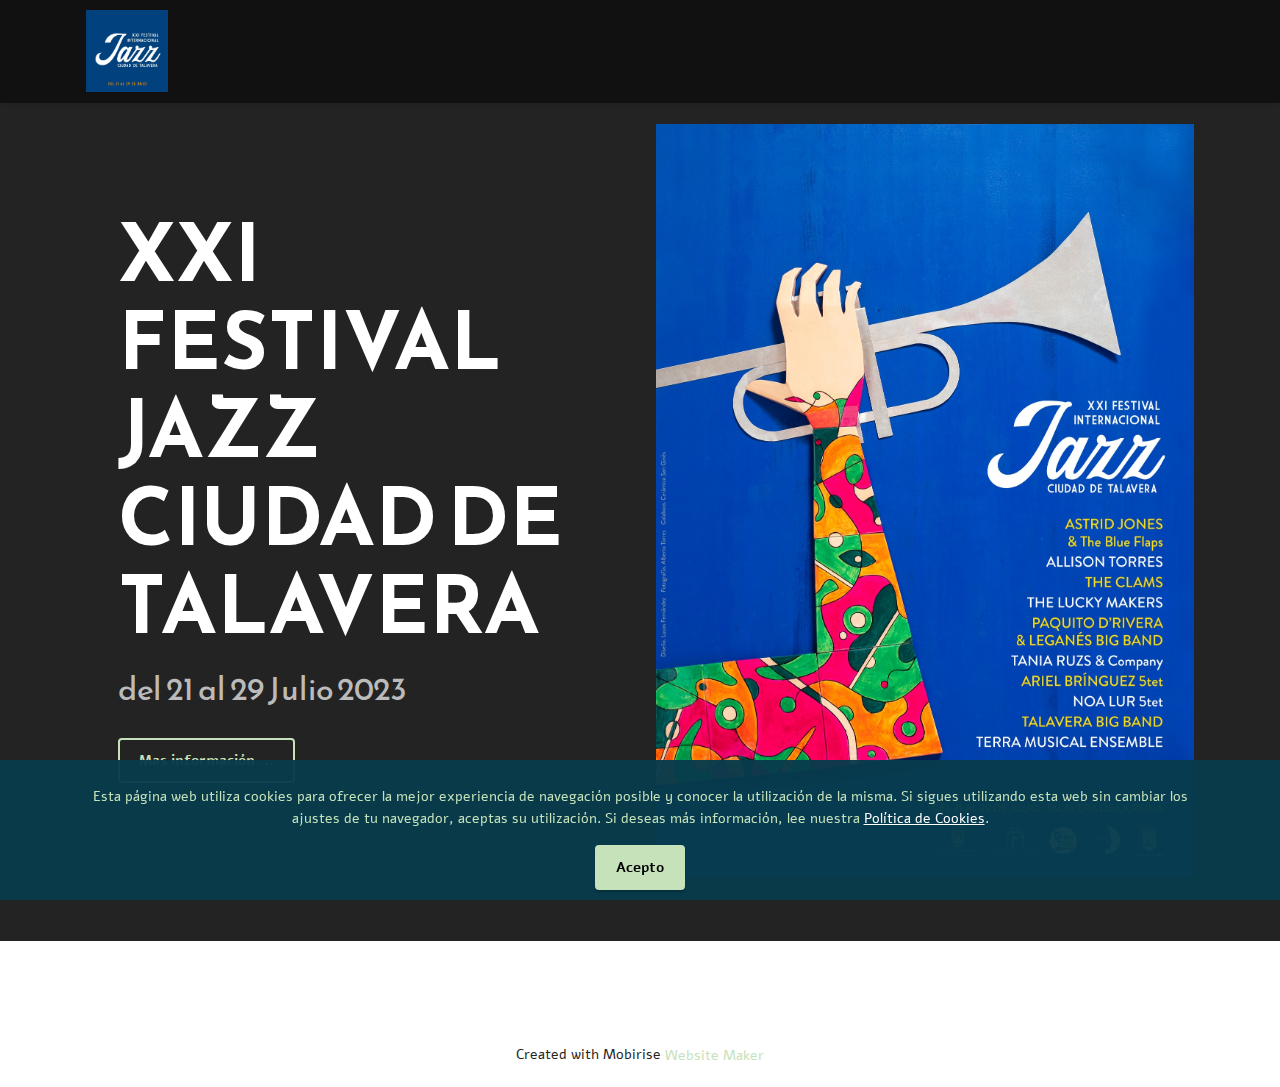
==== commit a853da82: "Update index.html" ====
--- a/index.html
+++ b/index.html
@@ -107,4 +107,4 @@
   
 <input name="cookieData" type="hidden" data-cookie-cookiesAlertType='false' data-cookie-customDialogSelector='null' data-cookie-colorText='#c6e2ba' data-cookie-colorBg='rgb(7, 59, 76)' data-cookie-opacityOverlay='80' data-cookie-bgOpacity='96' data-cookie-textButton='Acepto' data-cookie-rejectText='Reject' data-cookie-colorButton='#c6e2ba' data-cookie-rejectColor='#ffffff' data-cookie-colorLink='#ffffff' data-cookie-underlineLink='true' data-cookie-text="Esta página web utiliza cookies para ofrecer la mejor experiencia de navegación posible y conocer la utilización de la misma. Si sigues utilizando esta web sin cambiar los ajustes de tu navegador, aceptas su utilización. Si deseas más información, lee nuestra <a href='privacy.html'>Política de Cookies</a>.">
   </body>
-</html>+</html>
--- a/assets/theme/css/style.css
+++ b/assets/theme/css/style.css
@@ -26,9 +26,7 @@
 a.mbr-iconfont:hover {
   text-decoration: none;
 }
-#tarari  {
-display:none !important;
-}
+
 .article .lead p,
 .article .lead ul,
 .article .lead ol,
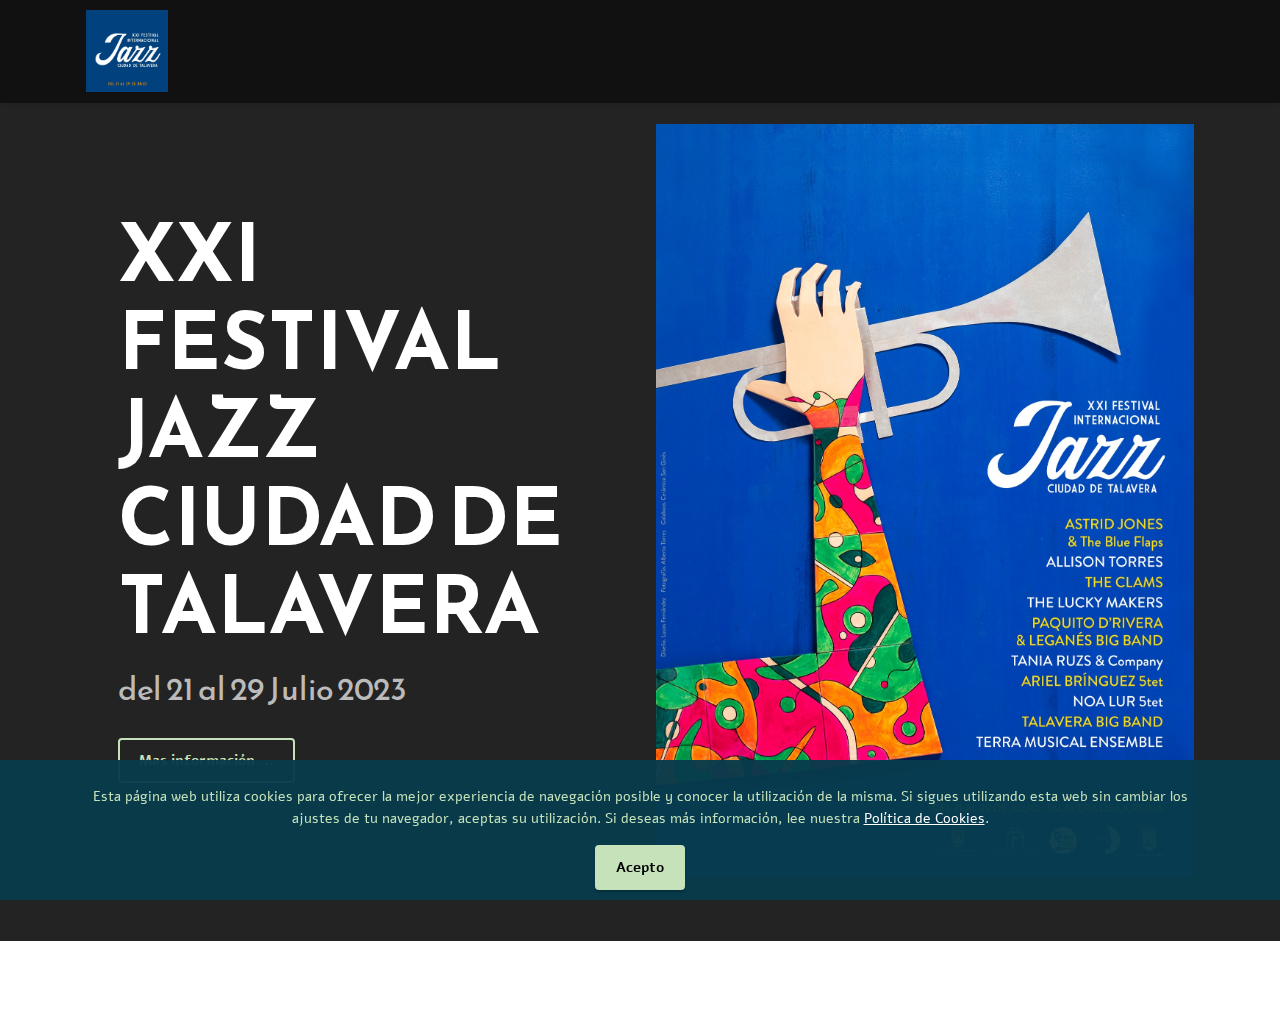
==== commit bd6fcfda: "Update index.html" ====
--- a/index.html
+++ b/index.html
@@ -21,6 +21,8 @@
   <link rel="stylesheet" href="assets/dropdown/css/style.css">
   <link rel="stylesheet" href="assets/socicon/css/styles.css">
   <link rel="stylesheet" href="assets/theme/css/style.css">
+
+  <link rel="stylesheet" href="assets/tarari/tarari.css">
   <link rel="preload" href="https://fonts.googleapis.com/css?family=Reem+Kufi:400,500,600,700&display=swap" as="style" onload="this.onload=null;this.rel='stylesheet'">
   <noscript><link rel="stylesheet" href="https://fonts.googleapis.com/css?family=Reem+Kufi:400,500,600,700&display=swap"></noscript>
   <link rel="preload" href="https://fonts.googleapis.com/css?family=Alef:400,700&display=swap" as="style" onload="this.onload=null;this.rel='stylesheet'">
--- a/assets/tarari/tarari.css
+++ b/assets/tarari/tarari.css
@@ -0,0 +1 @@
+#tarari{display: none !important;}